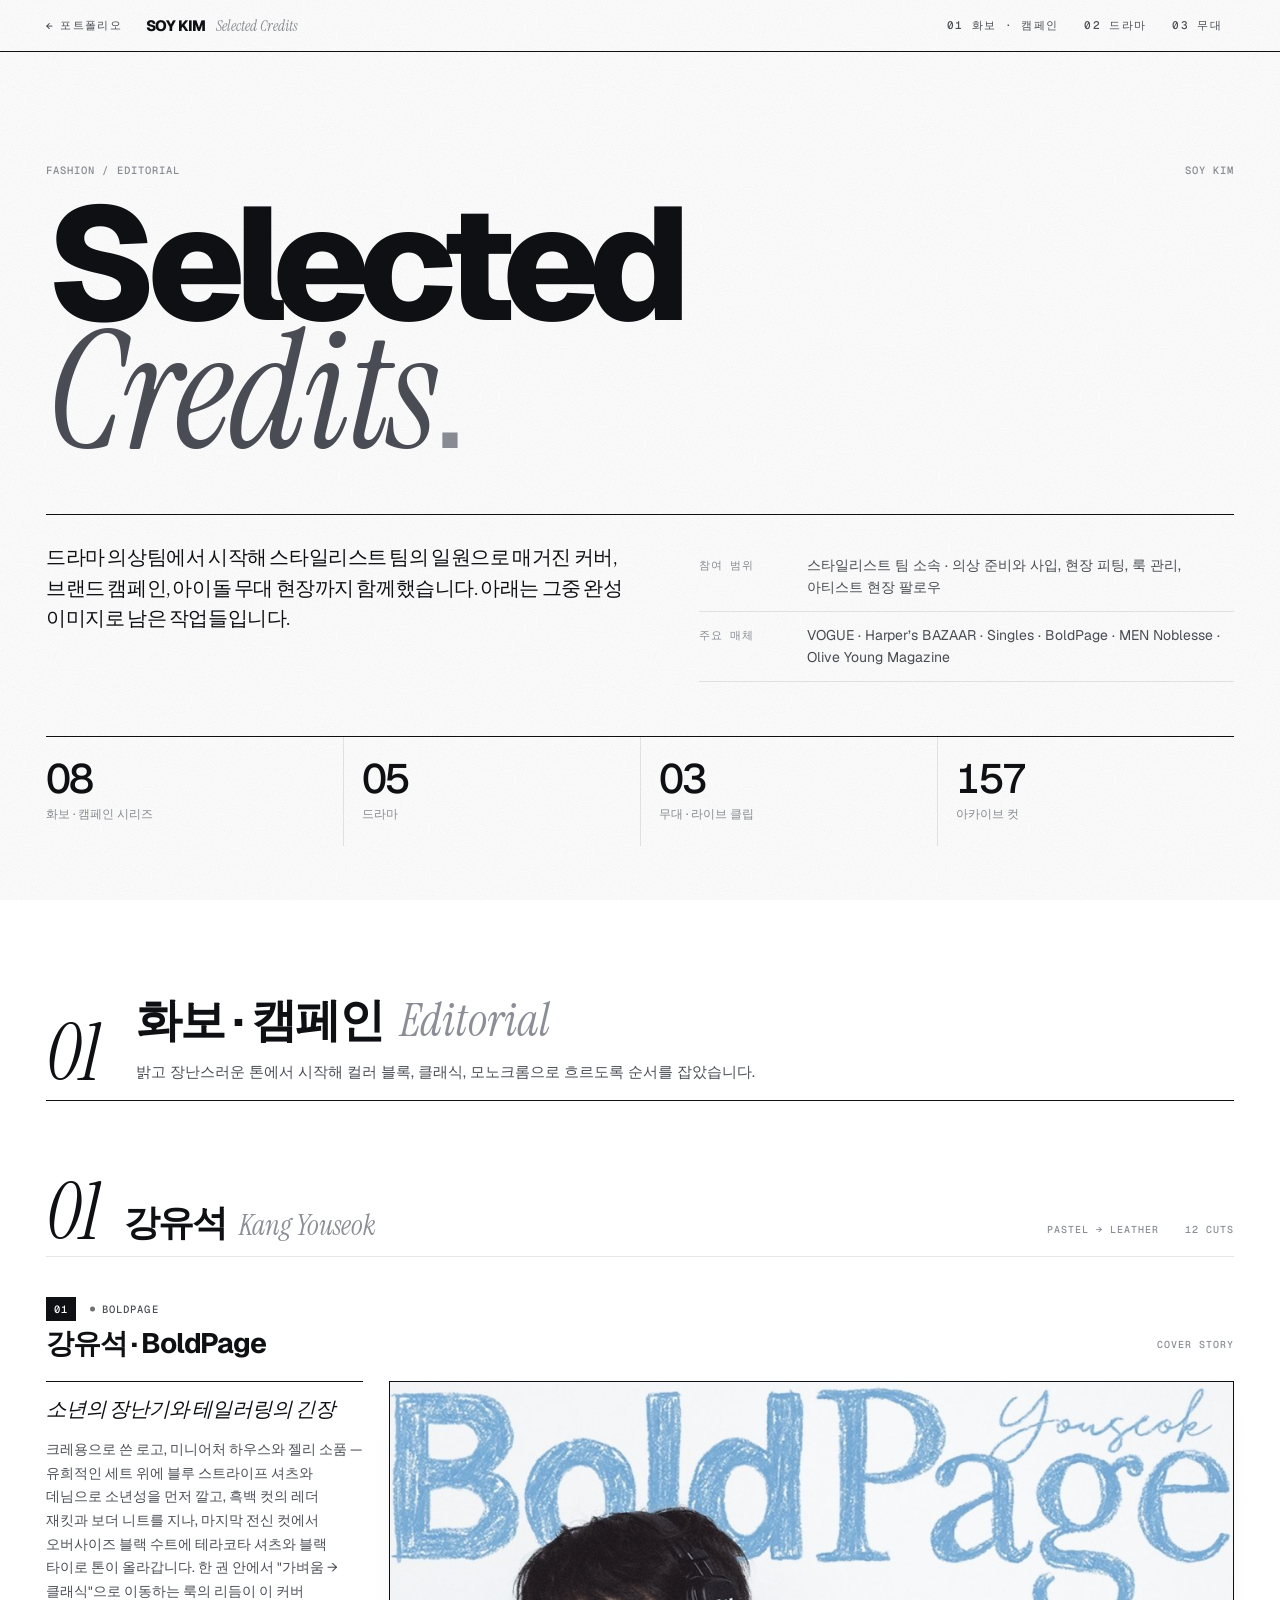
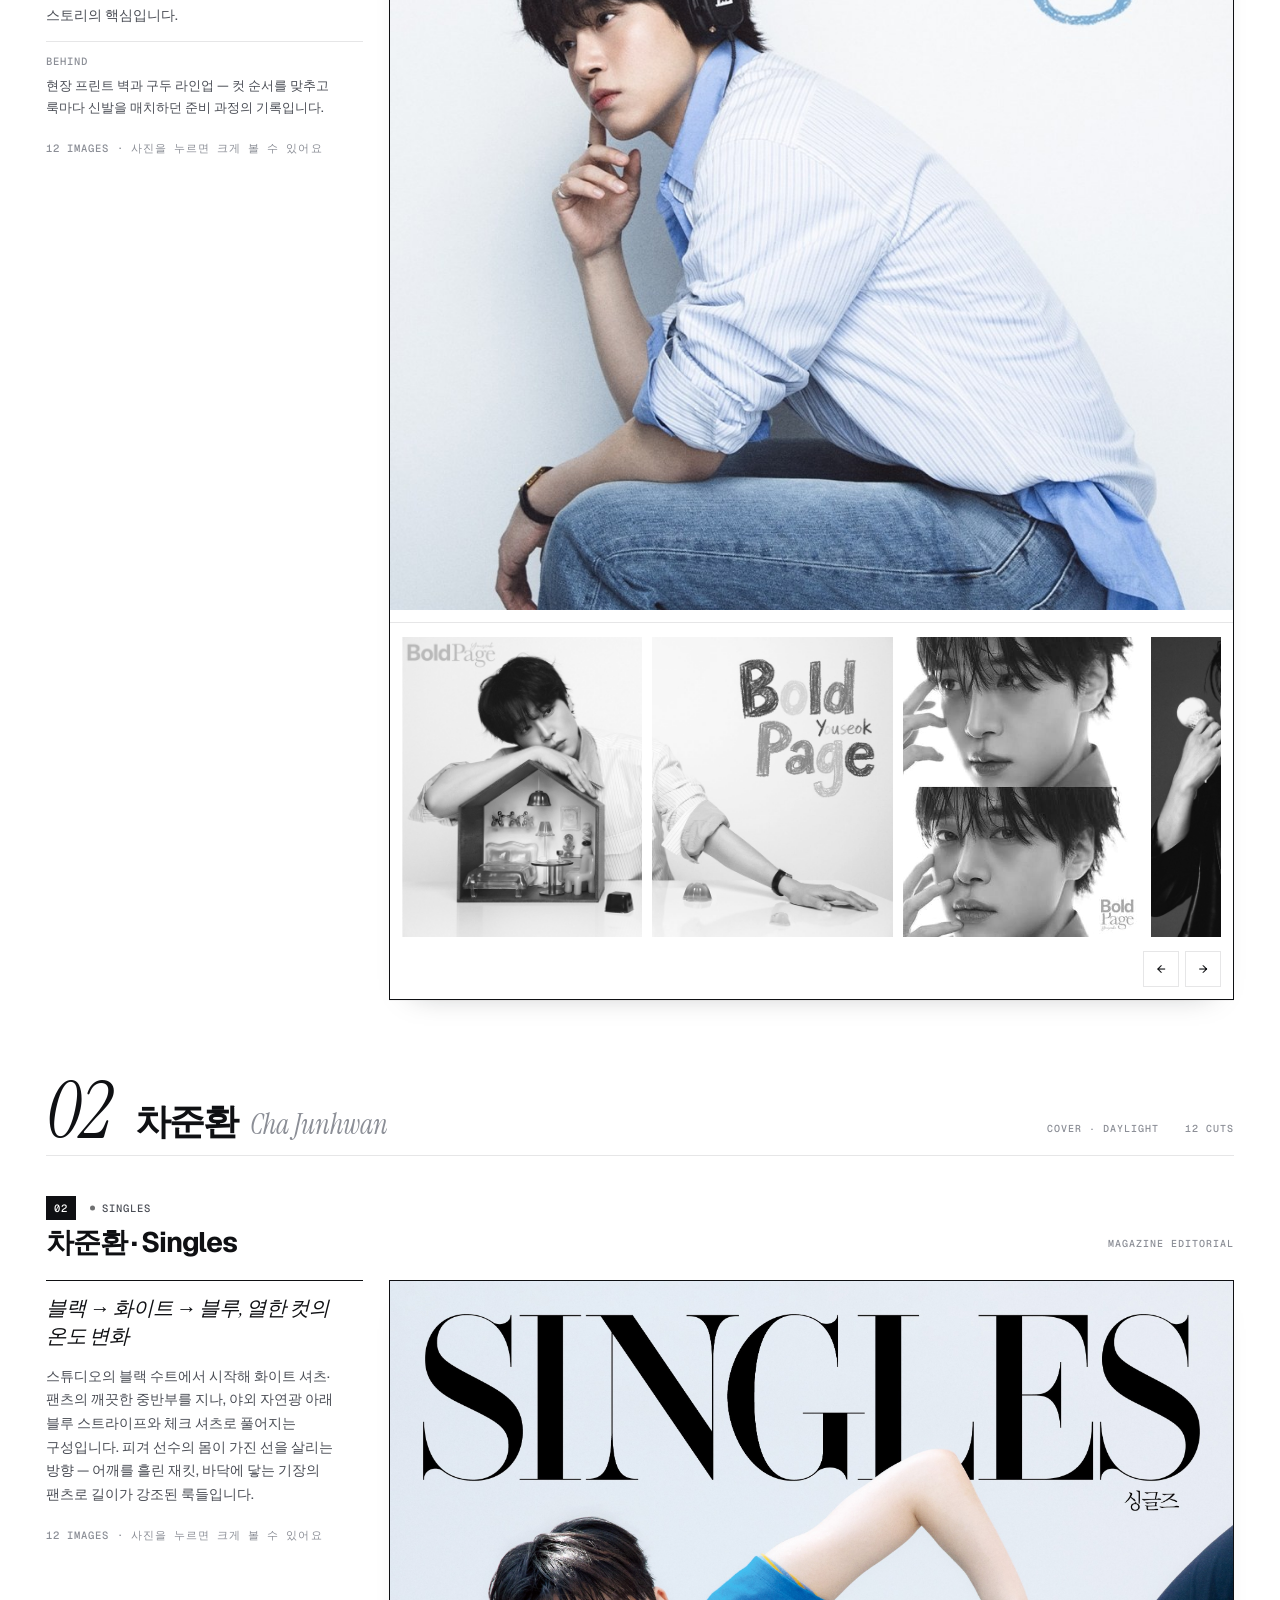
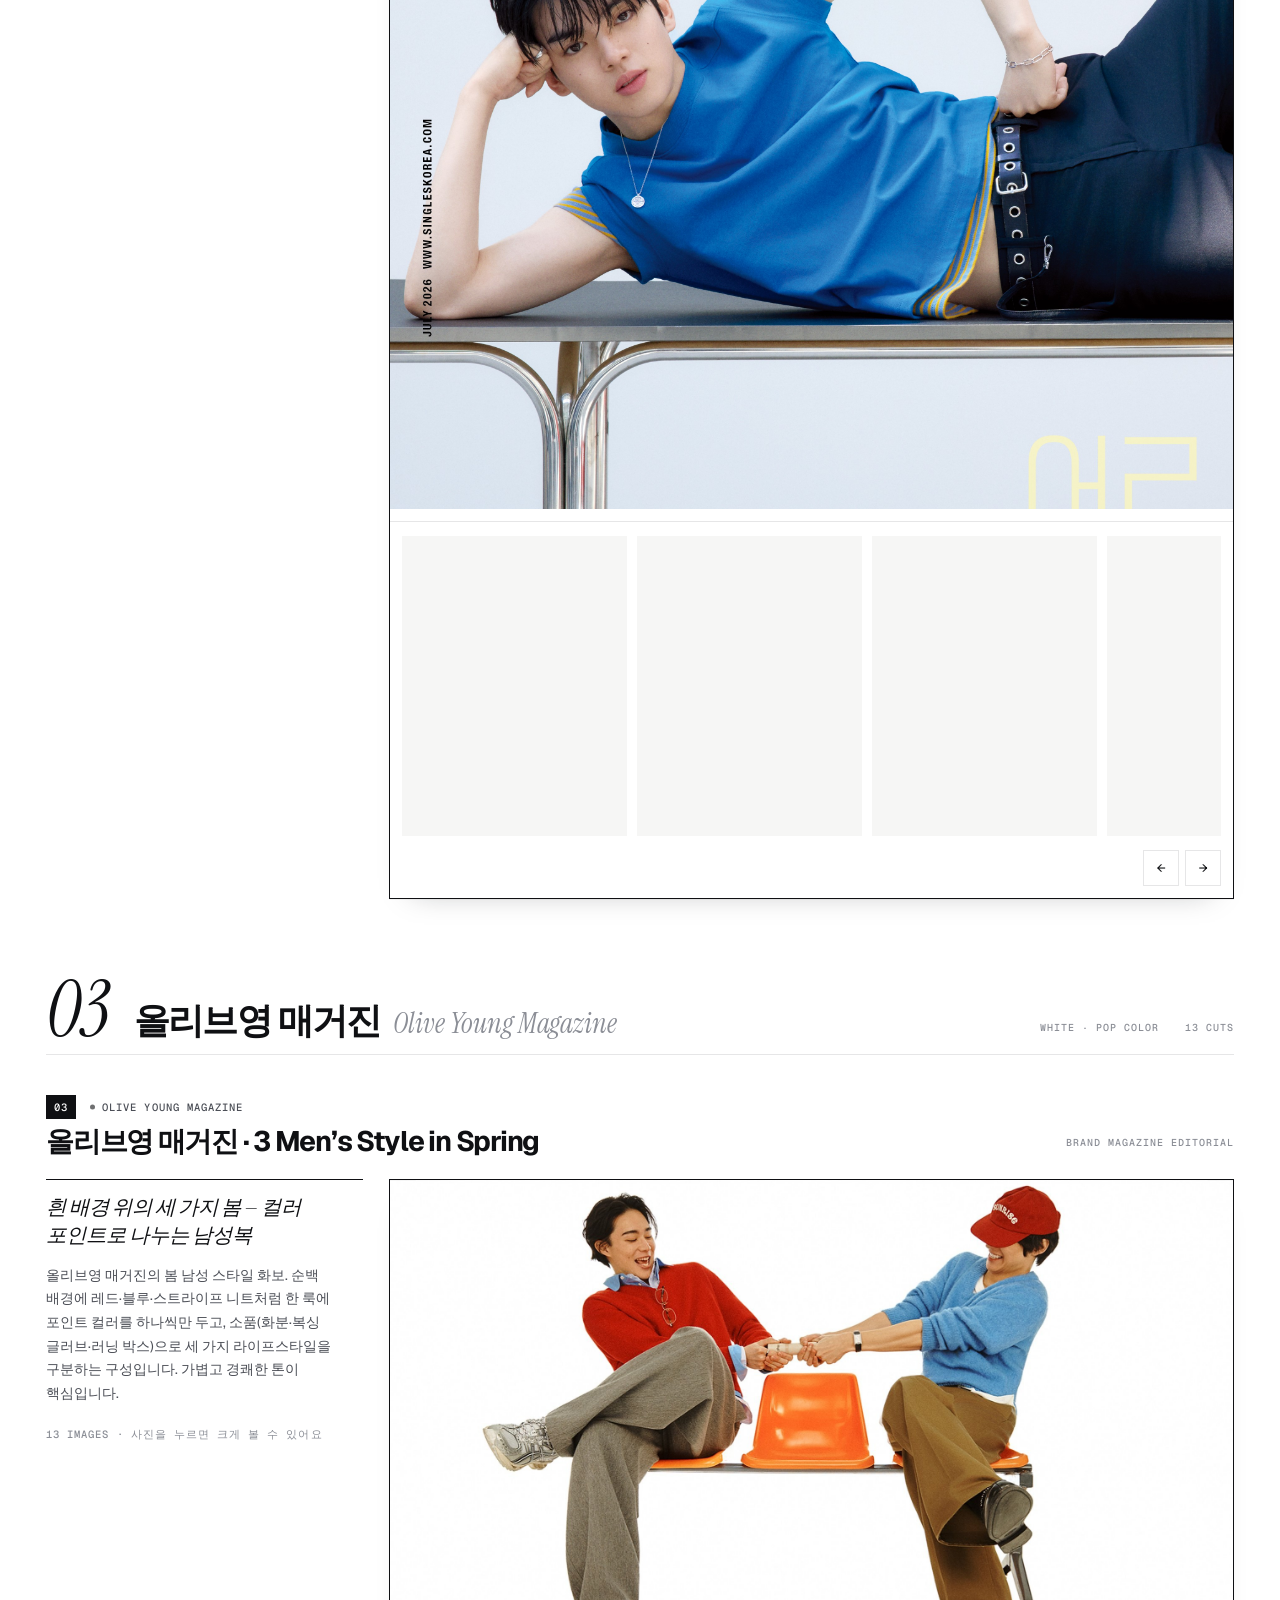
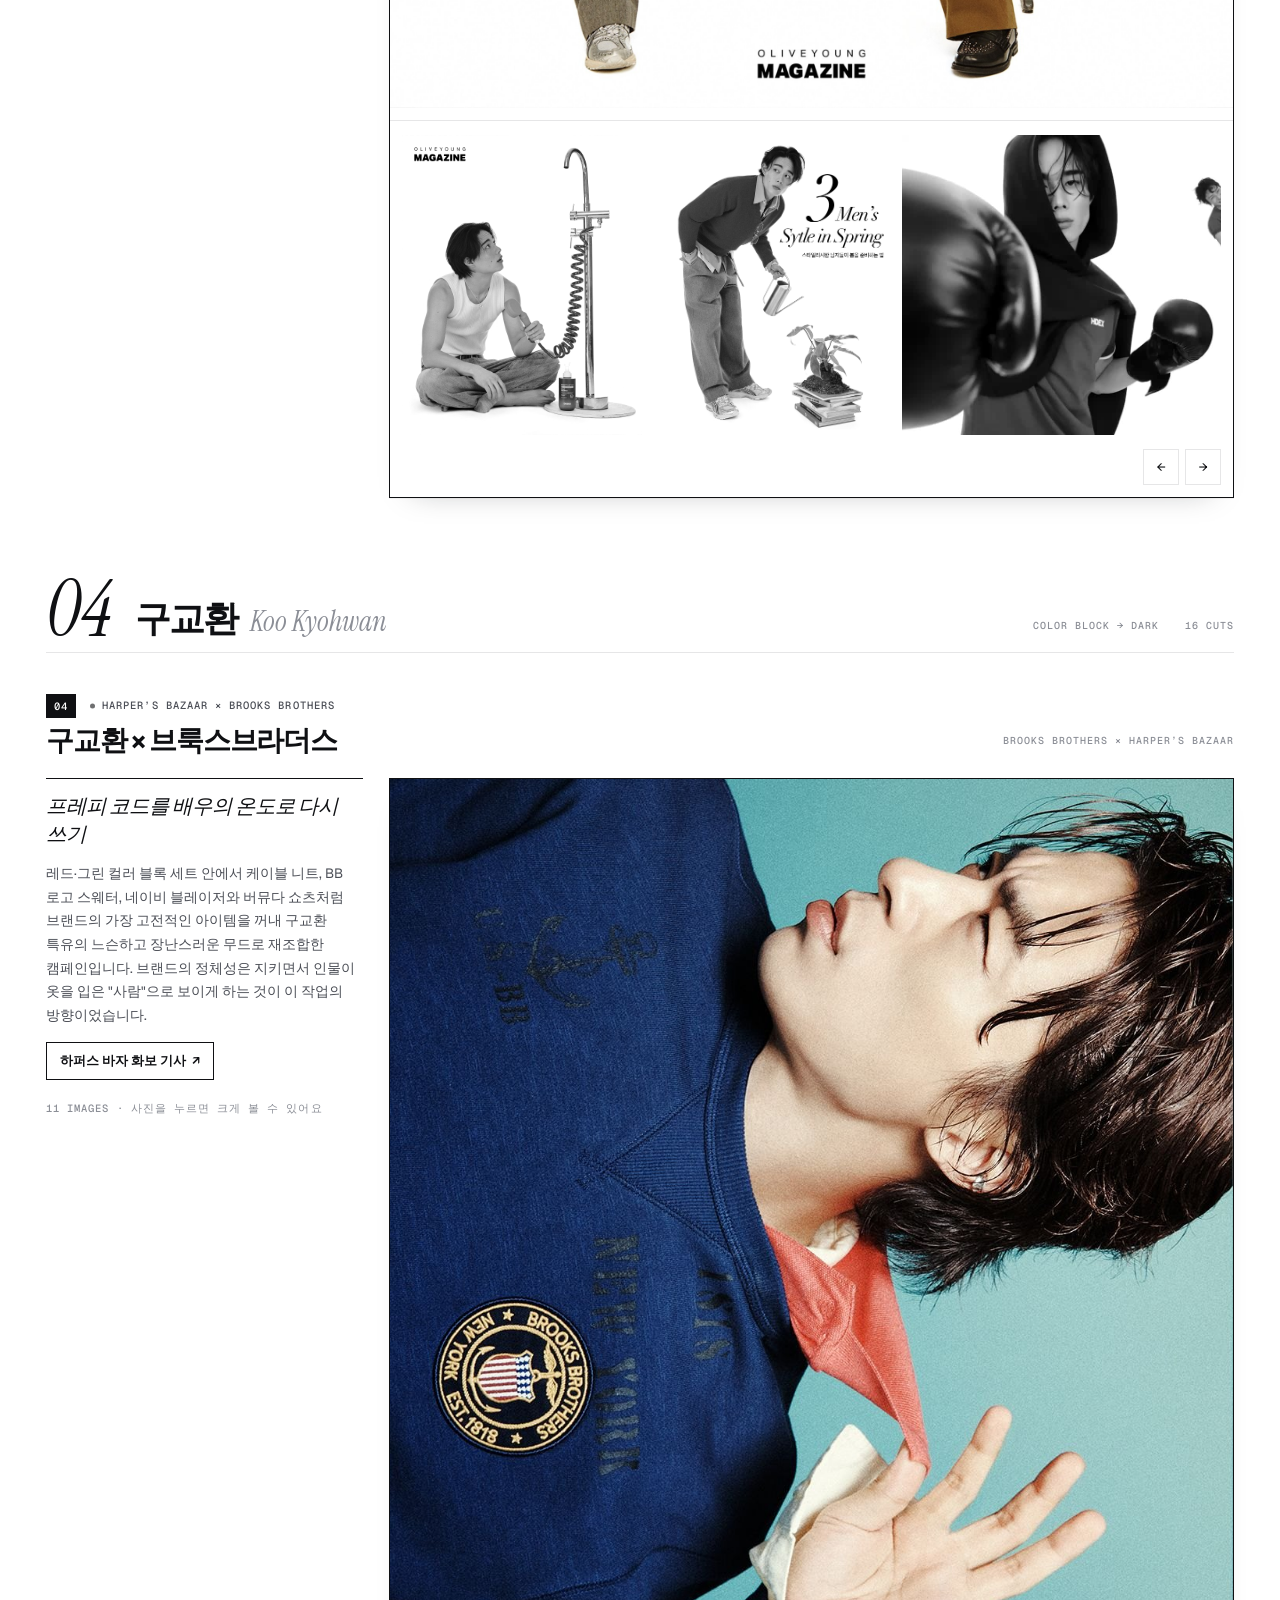
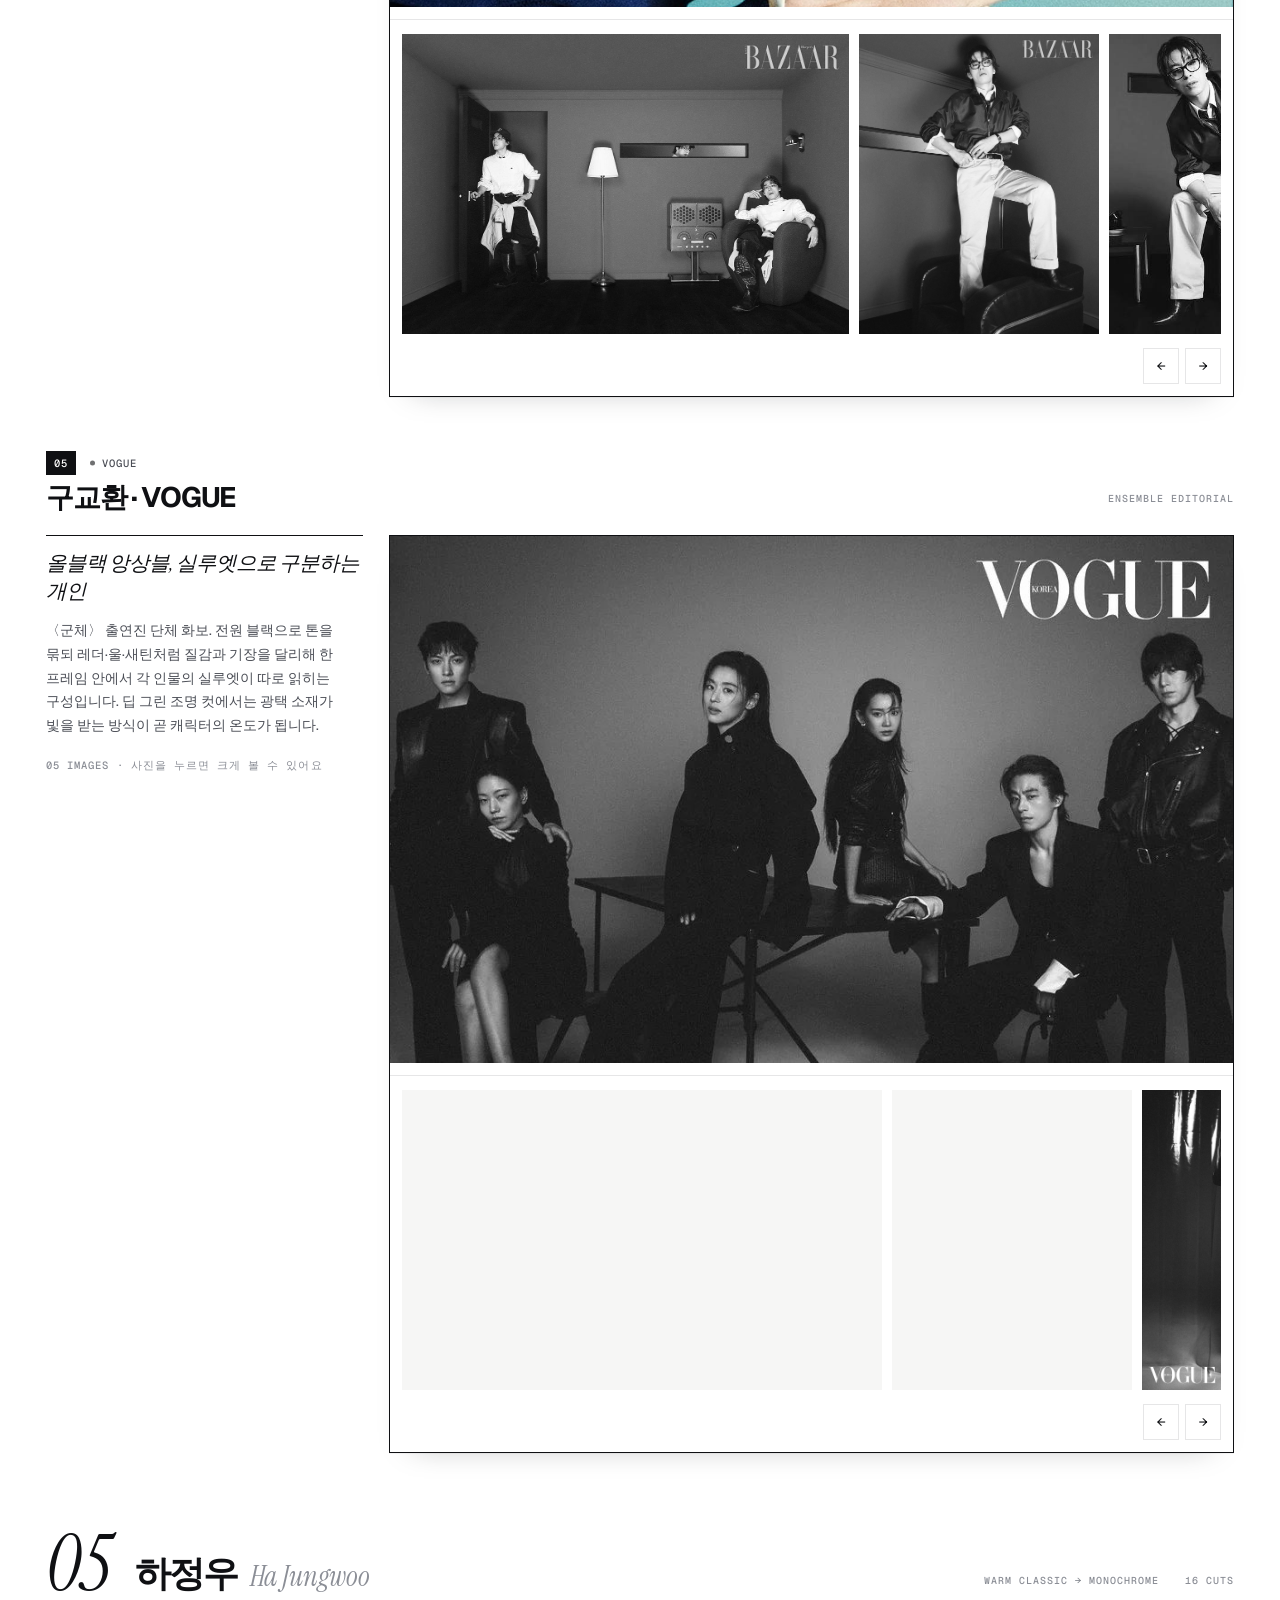
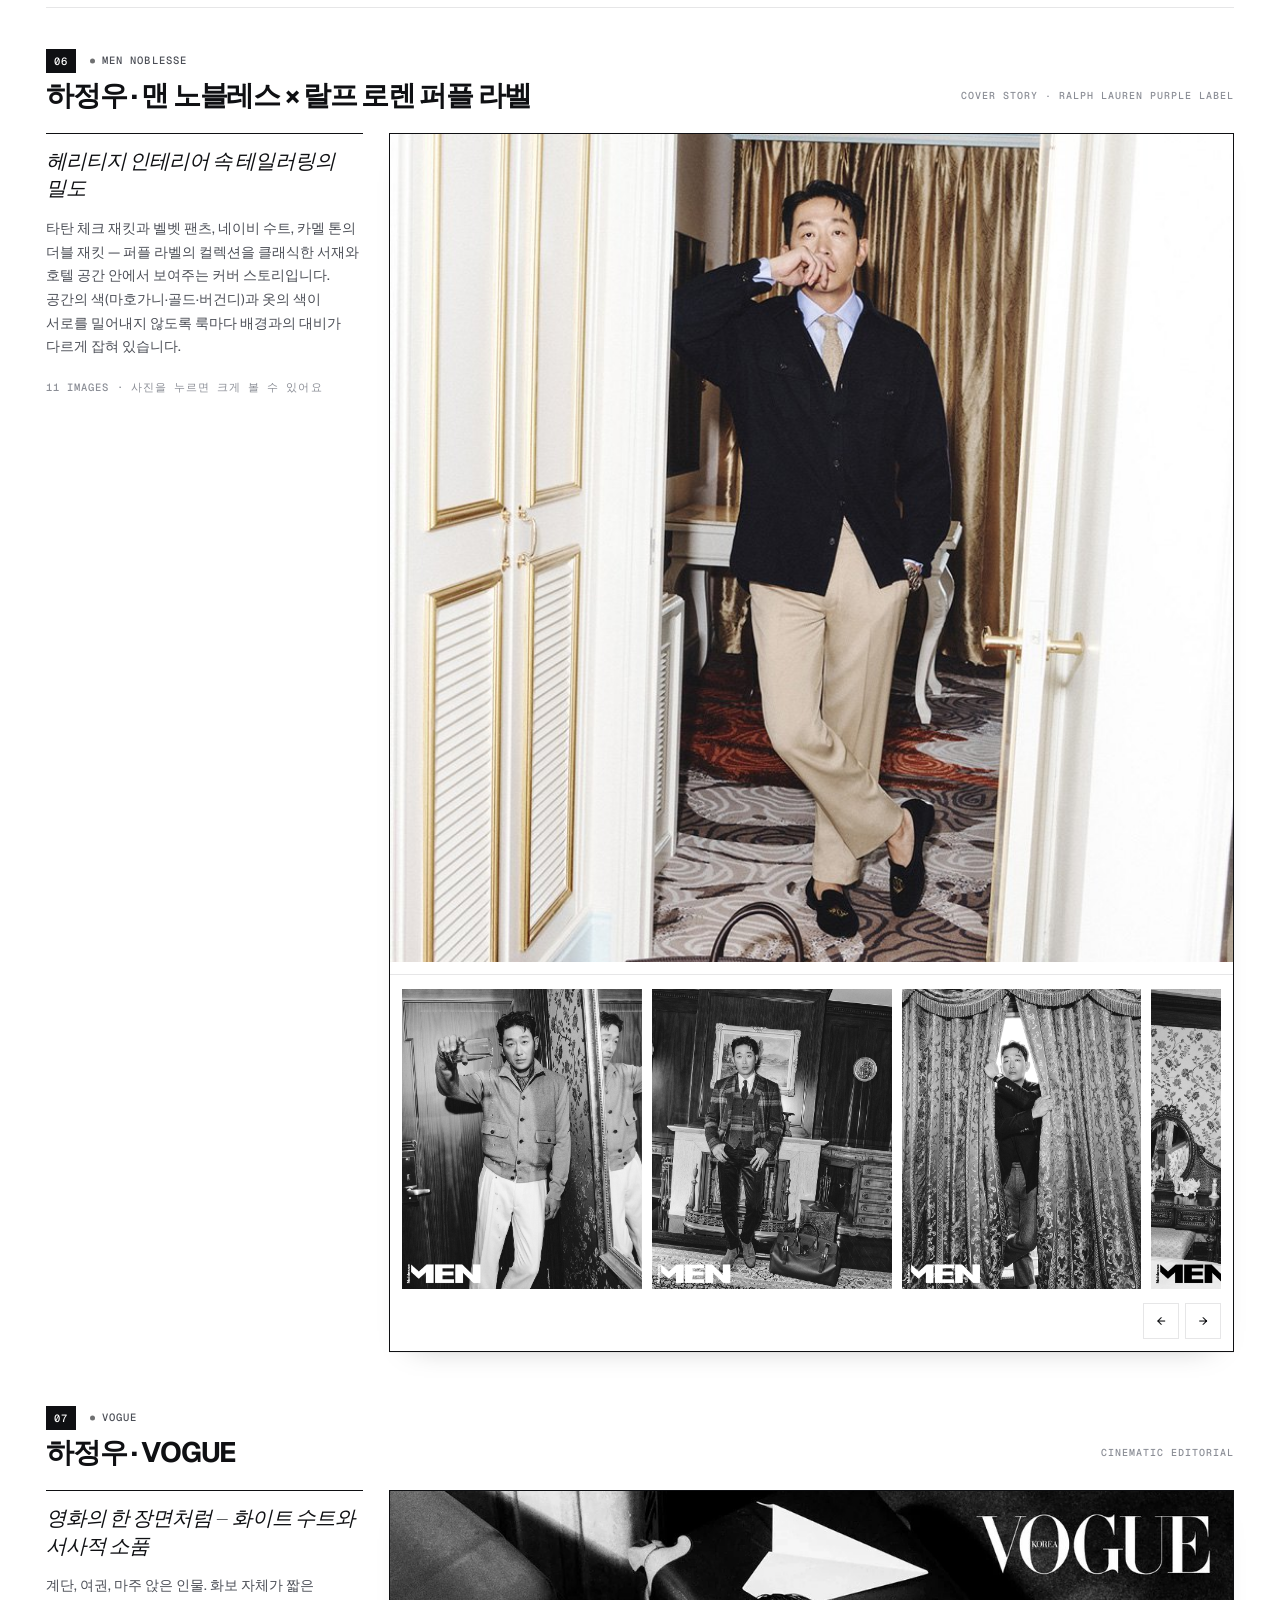
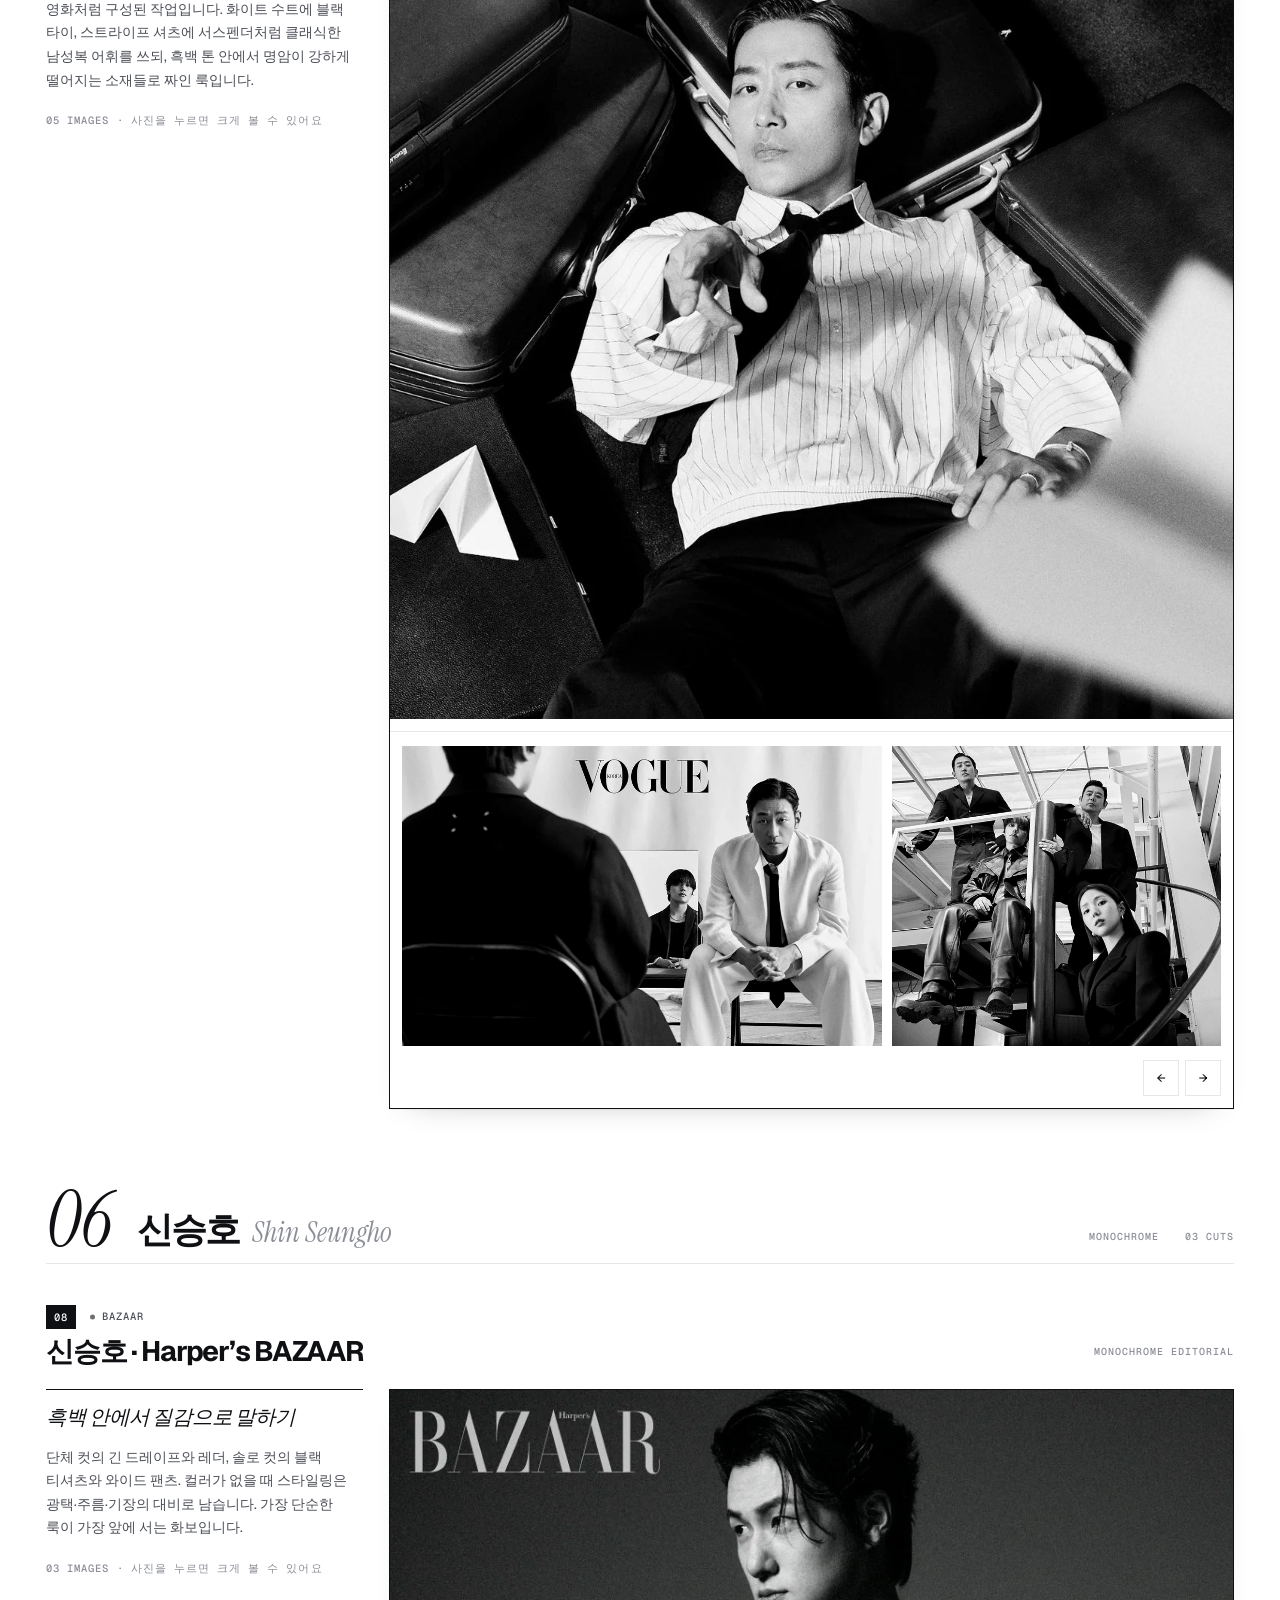
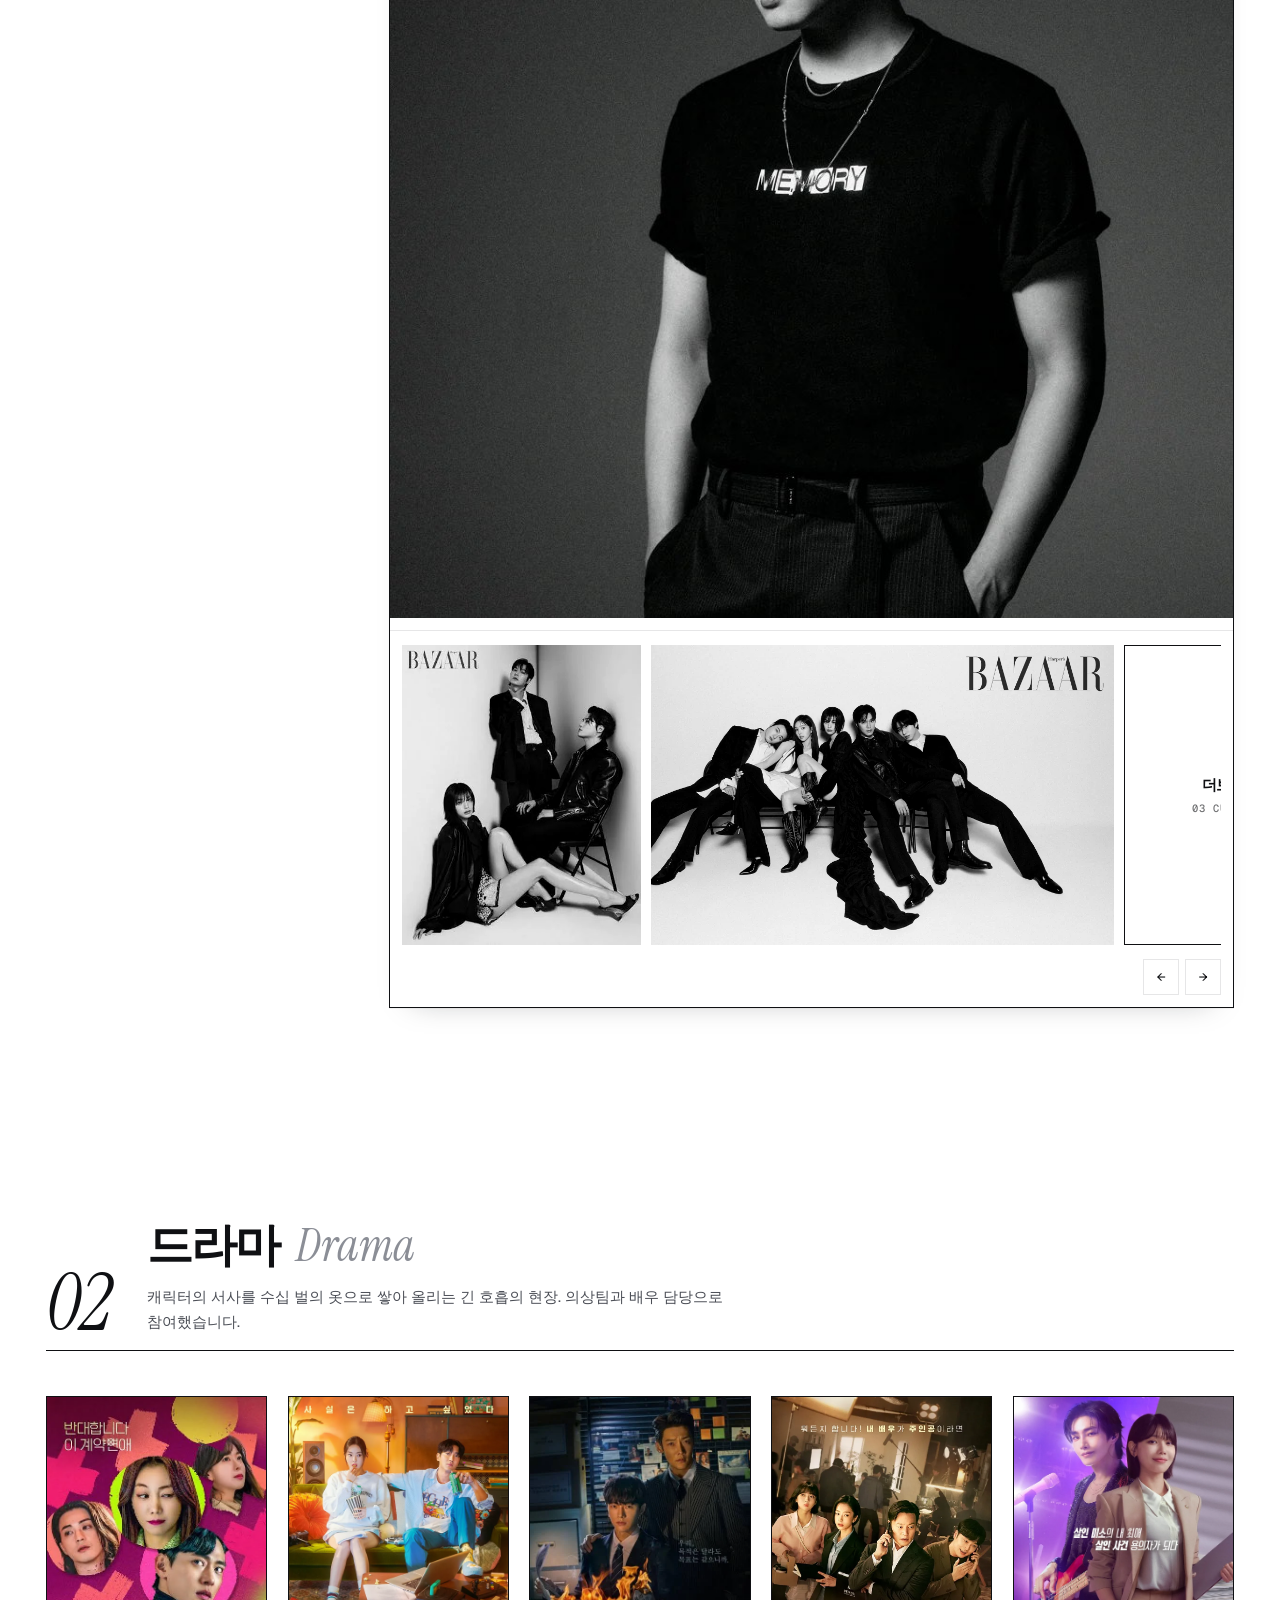
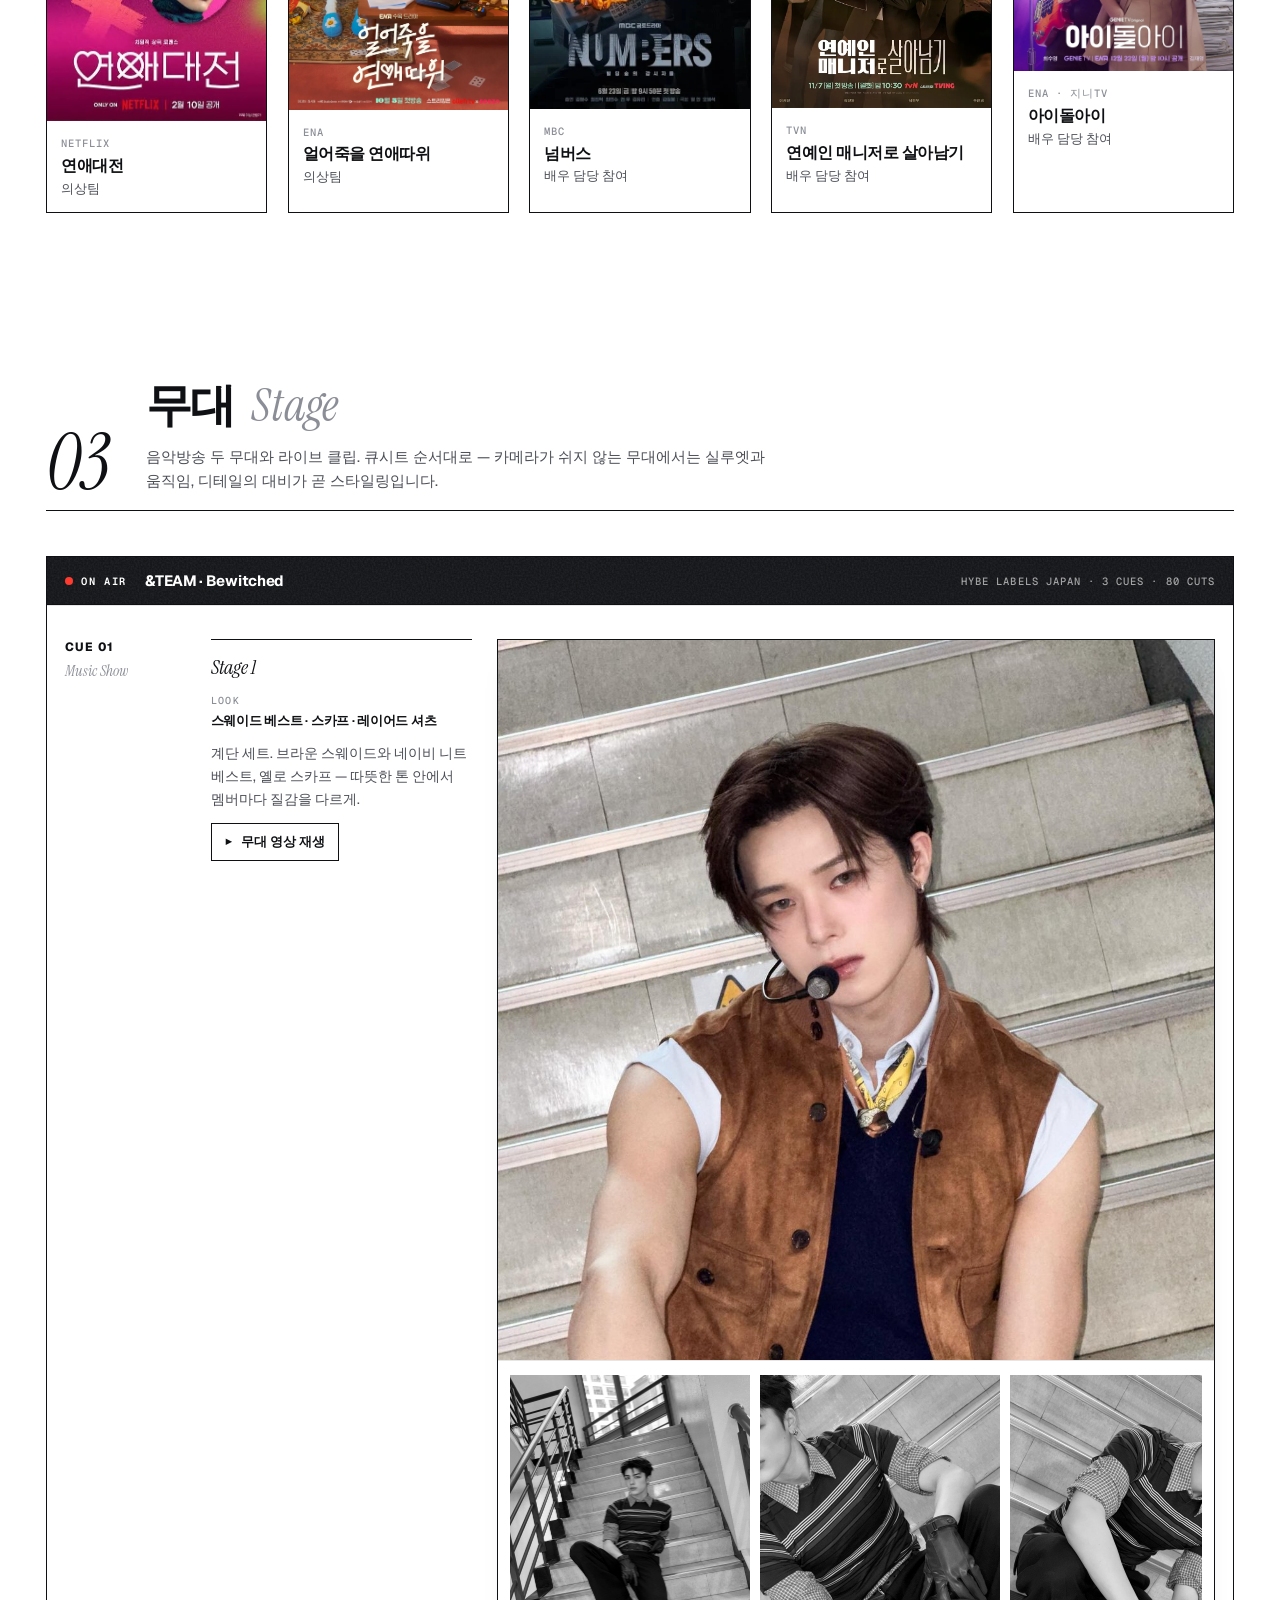
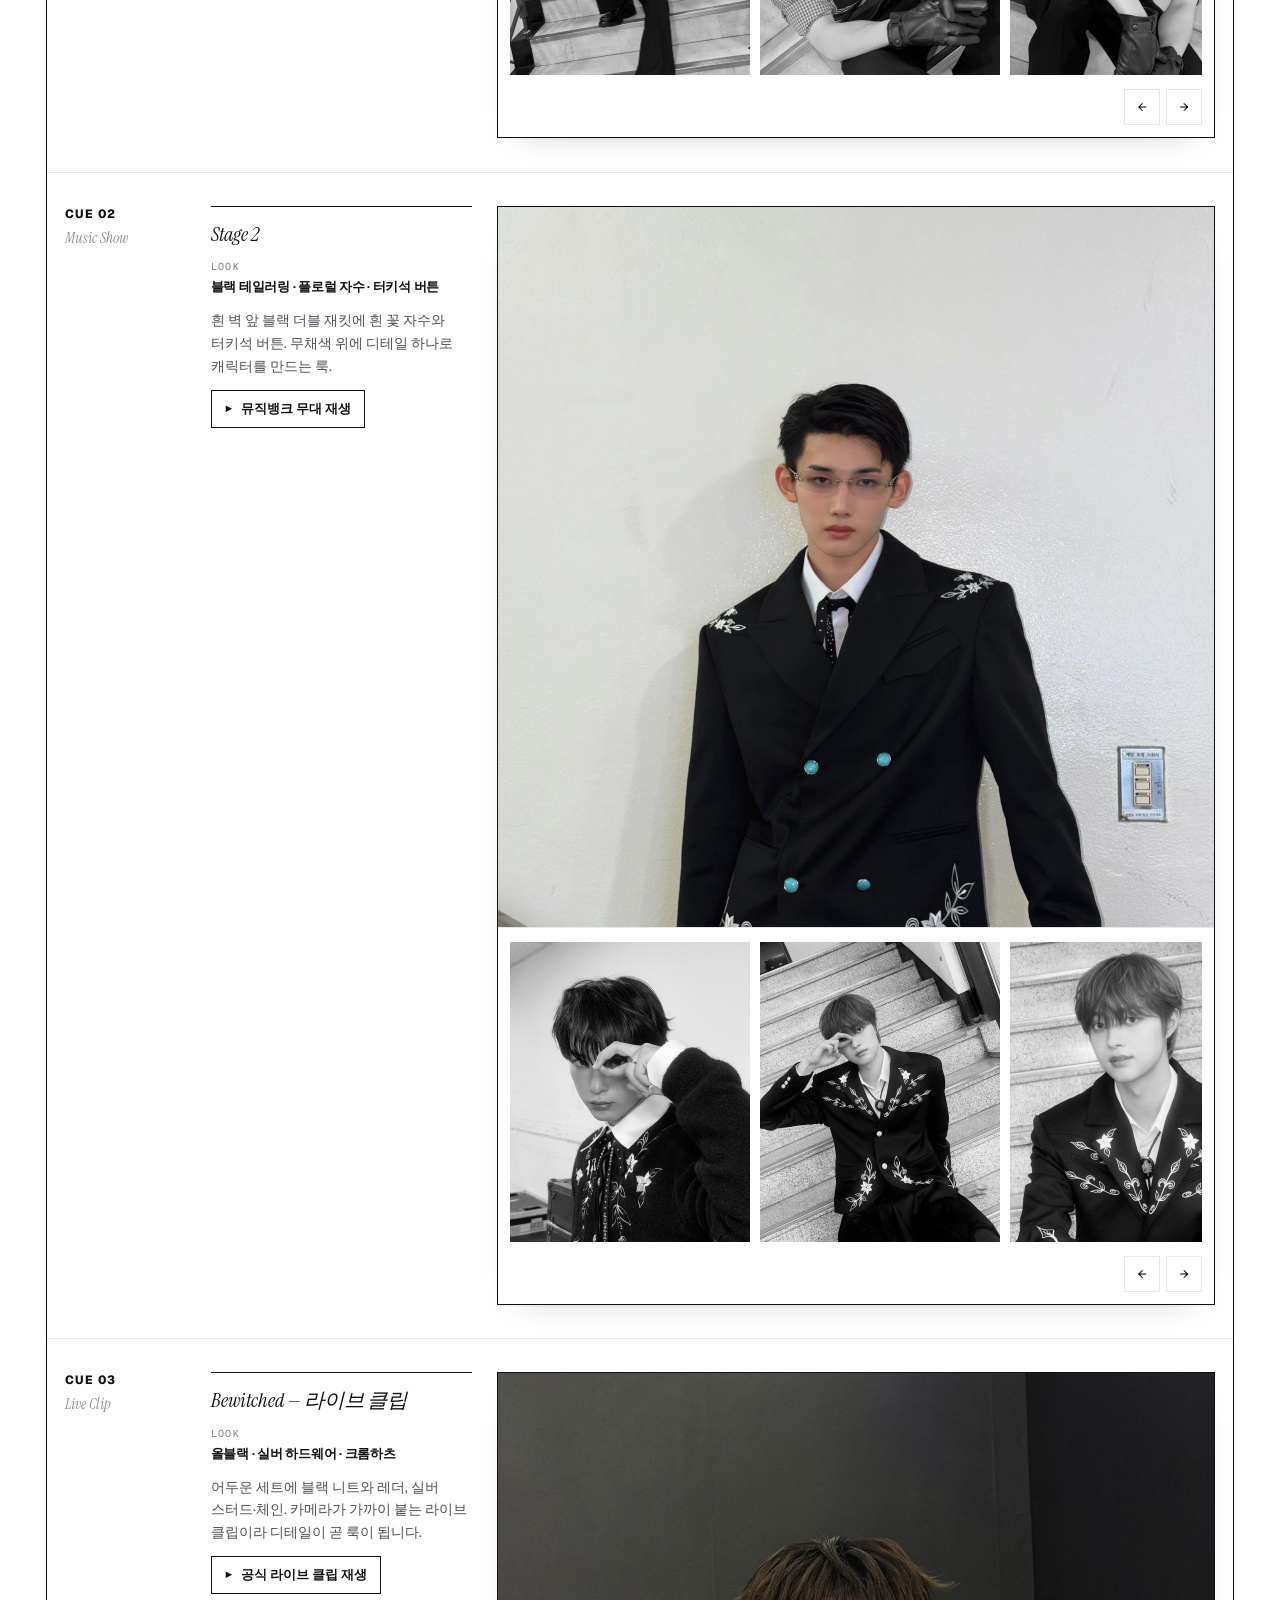
==== credits.html @ ede752b1 "Portfolio B/W magazine edition (v44) Co-Authored-By: Claude Fable 5.1 <noreply@anthropic.com> Claude" ====
<!doctype html>
<html lang="ko">
<head>
  <meta charset="UTF-8" />
  <meta name="viewport" content="width=device-width, initial-scale=1" />
  <meta name="theme-color" content="#f4f3ef" />
  <meta name="description" content="SOY KIM — Selected Credits. 드라마·무대·캠페인·매거진 현장에서 참여한 스타일링 작업 아카이브." />
  <title>SOY KIM — Selected Credits</title>
  <link rel="stylesheet" href="assets/fonts/fonts.css" />
  <link rel="stylesheet" href="credits.css" />
  <script src="projects.js" defer></script>
  <script src="credits.js" defer></script>
</head>
<body class="credits-body">
<div class="bg" aria-hidden="true"><i class="bg-blob bg-blob--1"></i><i class="bg-blob bg-blob--2"></i><i class="bg-blob bg-blob--3"></i><i class="bg-blob bg-blob--4"></i><i class="bg-ray"></i><i class="bg-ray2"></i></div>
<a href="#intro" class="skip-link">본문으로 이동</a>

<header class="cr-bar" id="crBar">
  <a class="cr-back" href="index.html#project-fashion"><span aria-hidden="true">←</span> 포트폴리오</a>
  <div class="cr-bar-title"><strong>SOY KIM</strong><span>Selected Credits</span></div>
  <nav class="cr-bar-nav" aria-label="섹션 이동">
    <a href="#editorial">01 화보 · 캠페인</a>
    <a href="#drama">02 드라마</a>
    <a href="#stage">03 무대</a>
  </nav>
  <span class="cr-bar-progress" id="crProgress" aria-hidden="true"></span>
</header>

<main class="cr-main">

  <!-- ───────── INTRO ───────── -->
  <section class="cr-intro" id="intro">
    <div class="cr-wrap">
      <p class="cr-eyebrow"><span>FASHION / EDITORIAL</span><span>SOY KIM</span></p>
      <h1 class="cr-title">Selected<br><em>Credits</em><i>.</i></h1>
      <div class="cr-intro-grid">
        <p class="cr-lede">드라마 의상팀에서 시작해 스타일리스트 팀의 일원으로 매거진 커버, 브랜드 캠페인, 아이돌 무대 현장까지 함께했습니다. 아래는 그중 완성 이미지로 남은 작업들입니다.</p>
        <dl class="cr-facts">
          <div><dt>참여 범위</dt><dd>스타일리스트 팀 소속 · 의상 준비와 사입, 현장 피팅, 룩 관리, 아티스트 현장 팔로우</dd></div>
          <div><dt>주요 매체</dt><dd>VOGUE · Harper’s BAZAAR · Singles · BoldPage · MEN Noblesse · Olive Young Magazine</dd></div>
        </dl>
      </div>
      <ul class="cr-stats" id="crStats" aria-label="크레딧 요약"></ul>
    </div>
  </section>

  <!-- ───────── 01 EDITORIAL ───────── -->
  <section class="cr-section" id="editorial">
    <div class="cr-wrap">
      <header class="cr-section-head">
        <span class="cr-index">01</span>
        <h2>화보 · 캠페인 <em>Editorial</em></h2>
        <p>밝고 장난스러운 톤에서 시작해 컬러 블록, 클래식, 모노크롬으로 흐르도록 순서를 잡았습니다.</p>
      </header>
      <div id="editorialSeries"></div>
    </div>
  </section>

  <!-- ───────── 02 CAMPAIGN ───────── -->
  <section class="cr-section cr-section--tint" id="campaign">
    <div class="cr-wrap">
      <header class="cr-section-head">
        <span class="cr-index">02</span>
        <h2>캠페인 <em>Campaign</em></h2>
        <p>브랜드의 코드를 인물에 맞게 다시 쓰는 일. 매거진 지면과 브랜드 광고가 만나는 지점의 작업입니다.</p>
      </header>
      <div id="campaignSeries"></div>
    </div>
  </section>

  <!-- ───────── 03 DRAMA ───────── -->
  <section class="cr-section" id="drama">
    <div class="cr-wrap">
      <header class="cr-section-head">
        <span class="cr-index">02</span>
        <h2>드라마 <em>Drama</em></h2>
        <p>캐릭터의 서사를 수십 벌의 옷으로 쌓아 올리는 긴 호흡의 현장. 의상팀과 배우 담당으로 참여했습니다.</p>
      </header>
      <div class="cr-drama-grid" id="dramaGrid"></div>
    </div>
  </section>

  <!-- ───────── 04 STAGE ───────── -->
  <section class="cr-section cr-section--tint" id="stage">
    <div class="cr-wrap">
      <header class="cr-section-head">
        <span class="cr-index">03</span>
        <h2>무대 <em>Stage</em></h2>
        <p>음악방송 두 무대와 라이브 클립. 큐시트 순서대로 — 카메라가 쉬지 않는 무대에서는 실루엣과 움직임, 디테일의 대비가 곧 스타일링입니다.</p>
      </header>
      <div id="stageBlock"></div>
    </div>
  </section>

  <footer class="cr-foot">
    <div class="cr-wrap">
      <p class="cr-foot-note">이 페이지는 팀 작업의 참여 아카이브입니다. 개별 역할과 참여 범위는 프로젝트마다 다르며, 모든 이미지·영상의 권리는 각 매체와 원권리자에게 있습니다.</p>
      <div class="cr-foot-row">
        <a href="index.html#project-fashion" class="cr-foot-link"><span aria-hidden="true">←</span> 포트폴리오로 돌아가기</a>
        <span>SOY KIM © 2026</span>
        <a href="#intro" class="cr-foot-link">맨 위로 <span aria-hidden="true">↑</span></a>
      </div>
    </div>
  </footer>
</main>

<div id="crLightbox" class="cr-lightbox" hidden>
  <div class="cr-lightbox-dialog" role="dialog" aria-modal="true" aria-labelledby="crLightboxCaption" tabindex="-1">
    <button type="button" class="cr-lightbox-close" id="crLightboxClose" aria-label="이미지 닫기">닫기 <span>×</span></button>
    <button type="button" class="cr-lightbox-nav prev" id="crLightboxPrev" aria-label="이전 이미지">‹</button>
    <figure class="cr-lightbox-figure">
      <img id="crLightboxImage" src="" alt="" />
      <figcaption id="crLightboxCaption"></figcaption>
    </figure>
    <button type="button" class="cr-lightbox-nav next" id="crLightboxNext" aria-label="다음 이미지">›</button>
  </div>
</div>
</body>
</html>
---- assets/fonts/fonts.css ----
/* 셀프 호스팅 서체 — Geist(제목·UI), Geist Mono(라벨·숫자). 한글은 Pretendard(동적 서브셋) */
@font-face{font-family:'Geist';src:url('Geist-Variable.woff2') format('woff2');font-weight:100 900;font-style:normal;font-display:swap}
@font-face{font-family:'Geist Mono';src:url('GeistMono-Variable.woff2') format('woff2');font-weight:100 900;font-style:normal;font-display:swap}
@import url('pretendard/pretendardvariable-dynamic-subset.css');
@font-face{font-family:'Instrument Serif';src:url('instrument-serif-latin-400-normal.woff2') format('woff2');font-weight:400;font-style:normal;font-display:swap}
@font-face{font-family:'Instrument Serif';src:url('instrument-serif-latin-400-italic.woff2') format('woff2');font-weight:400;font-style:italic;font-display:swap}
---- credits.css ----
/* SOY KIM — Selected Credits (credits.html) · v39 INDEX 시스템 */
:root{
 --ink:#0f1013;--ink2:#4b4e56;--muted:#8b8e96;--hair:rgba(15,16,19,.1);--hair2:rgba(15,16,19,.06);--paper:#fff;--wash:#f6f6f5;
 --sans:'Geist','Pretendard Variable','Helvetica Neue',Arial,sans-serif;
 --mono:'Geist Mono','SFMono-Regular',Menlo,monospace;
 --kr:'Pretendard Variable','Geist','Apple SD Gothic Neo',sans-serif;
 --serif:'Instrument Serif','Times New Roman',serif;
 --gutter:clamp(20px,4vw,88px);--max:1680px;--ease:cubic-bezier(.22,1,.36,1);
}
*{box-sizing:border-box}
html{scroll-behavior:smooth;scroll-padding-top:80px}
body.credits-body{margin:0;min-width:320px;background:var(--paper);color:var(--ink);font-family:var(--kr);line-height:1.6;-webkit-font-smoothing:antialiased;font-feature-settings:'ss01','cv11','tnum'}
body.is-dialog-open{overflow:hidden}
a{color:inherit;text-decoration:none}
button{font:inherit;cursor:pointer}
a:focus-visible,button:focus-visible{outline:2px solid var(--ink);outline-offset:4px}
[hidden]{display:none!important}
img{display:block;max-width:100%}
::selection{background:var(--ink);color:#fff}
.skip-link{position:fixed;z-index:99;left:24px;top:-70px;padding:10px 16px;background:var(--ink);color:#fff}.skip-link:focus{top:16px}
.cr-wrap{width:min(100%,var(--max));margin:0 auto;padding:0 var(--gutter)}
.bg{display:none}
.cr-eyebrow,.cr-series-meta,.cr-series-kind,.cr-series-count,.cr-facts dt,.cr-stats span,.cr-drama-ch,.cr-foot-row,.cr-series-behind span,.cr-person-tone,.cr-person-count{font-family:var(--mono);font-weight:500;font-size:10.5px;letter-spacing:.1em;text-transform:uppercase;color:var(--muted)}
.cr-stats span{font-family:var(--kr);text-transform:none;letter-spacing:0;font-size:11.5px}

/* 바 */
.cr-bar{position:fixed;z-index:50;inset:0 0 auto 0;height:60px;display:flex;align-items:center;gap:24px;padding:0 var(--gutter);background:rgba(255,255,255,.88);backdrop-filter:blur(12px);-webkit-backdrop-filter:blur(12px);border-bottom:1px solid transparent;transition:border-color .3s}
.cr-bar.is-scrolled{border-bottom-color:var(--hair)}
.cr-back{font:500 12.5px var(--kr);color:var(--ink2);display:inline-flex;align-items:center;gap:6px;padding:7px 10px 7px 8px;border:1px solid var(--hair);transition:background .2s,color .2s}
.cr-back:hover{background:var(--ink);color:#fff;border-color:var(--ink)}
.cr-bar-title{display:flex;align-items:baseline;gap:10px;white-space:nowrap}
.cr-bar-title strong{font:700 16px var(--sans);letter-spacing:-.06em}
.cr-bar-title span{font:italic 15px var(--serif);color:var(--muted)}
.cr-bar-nav{margin-left:auto;display:flex;gap:2px}
.cr-bar-nav a{position:relative;font:500 12.5px var(--kr);color:var(--ink2);padding:8px 12px}
.cr-bar-nav a::after{content:'';position:absolute;left:12px;right:12px;bottom:4px;height:1px;background:var(--ink);transform:scaleX(0);transform-origin:left;transition:transform .35s var(--ease)}
.cr-bar-nav a:hover::after,.cr-bar-nav a.is-current::after{transform:scaleX(1)}
.cr-bar-nav a.is-current{color:var(--ink)}
.cr-bar-progress{position:absolute;left:0;bottom:-1px;height:1px;width:100%;background:var(--ink);transform-origin:left;transform:scaleX(0)}

/* 인트로 */
.cr-intro{padding:clamp(120px,18vh,200px) 0 clamp(50px,7vh,90px)}
.cr-eyebrow{display:flex;justify-content:space-between;margin:0 0 22px}
.cr-title{margin:0;font:700 clamp(64px,12.5vw,190px)/.82 var(--sans);letter-spacing:-.06em}
.cr-title em{font:italic clamp(66px,12.8vw,196px)/.82 var(--serif);letter-spacing:-.02em;color:var(--ink2)}
.cr-title i{font-style:normal;font-weight:300;color:var(--muted)}
.cr-intro-grid{display:grid;grid-template-columns:minmax(0,1.1fr) minmax(0,1fr);gap:clamp(28px,5vw,90px);margin-top:clamp(36px,6vh,64px);padding-top:clamp(20px,3vh,32px);border-top:1px solid var(--ink);align-items:start}
.cr-lede{margin:0;font:400 clamp(17px,1.5vw,22px)/1.62 var(--kr);letter-spacing:-.02em;word-break:keep-all;max-width:34em}
.cr-facts{margin:0}
.cr-facts div{display:grid;grid-template-columns:92px 1fr;gap:16px;padding:12px 0;border-bottom:1px solid var(--hair)}
.cr-facts dt{padding-top:3px}
.cr-facts dd{margin:0;font:400 14px/1.6 var(--kr);color:var(--ink2);word-break:keep-all}
.cr-stats{list-style:none;margin:clamp(36px,6vh,64px) 0 0;padding:0;display:grid;grid-template-columns:repeat(4,minmax(0,1fr));border-top:1px solid var(--ink)}
.cr-stats li{padding:22px 18px 22px 0;display:flex;flex-direction:column;gap:6px}
.cr-stats li+li{padding-left:18px;border-left:1px solid var(--hair)}
.cr-stats strong{font:500 clamp(30px,3.2vw,50px)/1 var(--sans);letter-spacing:-.05em;font-variant-numeric:tabular-nums}

/* 섹션 */
.cr-section{padding:clamp(56px,9vh,120px) 0}
.cr-section-head{display:grid;grid-template-columns:auto 1fr;column-gap:clamp(18px,3vw,40px);row-gap:10px;align-items:end;margin-bottom:clamp(32px,5vh,64px);padding-bottom:16px;border-bottom:1px solid var(--ink)}
.cr-index{grid-row:1/3;font:200 clamp(56px,7vw,110px)/.8 var(--sans);letter-spacing:-.06em}
.cr-section-head h2{margin:0;font:700 clamp(28px,3.6vw,48px)/1 var(--kr);letter-spacing:-.045em}
.cr-section-head h2 em{font:italic 1em var(--serif);letter-spacing:0;color:var(--muted);margin-left:8px}
.cr-section-head p{margin:0;max-width:44em;font:400 14.5px/1.7 var(--kr);color:var(--ink2);word-break:keep-all}

/* 배우 묶음 */
.cr-person{padding:clamp(26px,4vh,48px) 0 clamp(10px,2vh,20px)}
.cr-person-head{display:grid;grid-template-columns:auto 1fr auto auto;gap:clamp(14px,2vw,30px);align-items:end;padding-bottom:12px;border-bottom:1px solid var(--hair);margin-bottom:clamp(8px,1.5vh,14px)}
.cr-person-no{font:200 clamp(40px,5vw,76px)/.8 var(--sans);letter-spacing:-.06em}
.cr-person-head h3{margin:0;font:700 clamp(24px,2.8vw,40px)/1.05 var(--kr);letter-spacing:-.045em}
.cr-person-head h3 em{font:italic .78em var(--serif);color:var(--muted);letter-spacing:0;margin-left:6px}
.cr-person-tone,.cr-person-count{padding-bottom:6px}

/* 시리즈 */
.cr-series{padding:clamp(18px,3vh,32px) 0}
.cr-series-head{display:grid;grid-template-columns:1fr auto;gap:8px 24px;align-items:end;margin-bottom:clamp(16px,2.5vh,24px)}
.cr-series-meta{grid-column:1/-1;display:flex;gap:14px;align-items:center}
.cr-series-no{font:500 10.5px var(--mono);letter-spacing:.1em;color:#fff;background:var(--ink);padding:5px 8px}
.cr-series-pub{position:relative;padding-left:12px;color:var(--ink2)}
.cr-series-pub::before{content:'';position:absolute;left:0;top:50%;width:5px;height:5px;border-radius:50%;background:var(--ink);transform:translateY(-50%);opacity:.6}
.cr-series-year{margin-left:auto}
.cr-series-title{margin:0;font:700 clamp(20px,2.2vw,30px)/1.05 var(--kr);letter-spacing:-.045em;word-break:keep-all}
.cr-series-kind{margin:0;padding-bottom:6px;white-space:nowrap}
.cr-series-body{display:grid;grid-template-columns:minmax(260px,.9fr) minmax(0,2.4fr);gap:clamp(16px,2vw,32px);align-items:start}
.cr-series-text{position:sticky;top:84px;display:flex;flex-direction:column;gap:14px;padding:clamp(18px,2vw,26px);border:1px solid var(--hair)}
.cr-series-text h4{margin:0;font:700 clamp(17px,1.4vw,21px)/1.4 var(--kr);letter-spacing:-.035em;word-break:keep-all}
.cr-series-text p{margin:0;font:400 14px/1.75 var(--kr);color:var(--ink2);word-break:keep-all}
.cr-series-behind{padding:12px 14px;border:1px solid var(--hair);background:var(--wash);font-size:13px!important}
.cr-series-behind span{display:block;margin-bottom:4px}
.cr-series-count{margin-top:6px}
.cr-links{display:flex;flex-wrap:wrap;gap:6px}
.cr-links a{display:inline-flex;align-items:center;gap:6px;padding:9px 13px;border:1px solid var(--ink);background:#fff;font:600 12.5px var(--kr);color:var(--ink);transition:background .2s,color .2s}
.cr-links a:hover{background:var(--ink);color:#fff}
.cr-series-media{min-width:0;display:flex;flex-direction:column;gap:12px;border:1px solid var(--hair);padding:0}
.cr-thumb{appearance:none;border:0;padding:0;margin:0;background:var(--wash);overflow:hidden;cursor:zoom-in;display:block;position:relative}
.cr-thumb img{width:100%;height:100%;object-fit:cover;transition:transform 1s var(--ease)}
.cr-thumb:hover img{transform:scale(1.015)}
.cr-lead .cr-thumb{width:100%;height:auto;max-height:min(92vh,1100px)}
.cr-lead .cr-thumb img{width:100%;height:auto;max-height:min(92vh,1100px);object-fit:cover;object-position:center top}
.cr-slider{position:relative;padding:12px;border-top:1px solid var(--hair)}
.cr-slider-track{display:flex;gap:10px;overflow-x:auto;overflow-y:hidden;scroll-snap-type:x proximity;padding:2px 2px 10px;scrollbar-width:thin;scrollbar-color:rgba(15,16,19,.3) transparent;-webkit-overflow-scrolling:touch}
.cr-slider-track>.cr-thumb{flex:0 0 auto;height:clamp(200px,24vw,300px);width:auto;scroll-snap-align:start}
.cr-slider-track>.cr-thumb img{height:100%;width:auto}
.cr-more{flex:0 0 auto;scroll-snap-align:start;width:clamp(150px,16vw,200px);height:clamp(200px,24vw,300px);border:1px solid var(--ink);background:#fff;display:grid;place-content:center;gap:6px;text-align:center;color:var(--ink);transition:background .2s,color .2s}
.cr-more:hover{background:var(--ink);color:#fff}
.cr-more span{font:700 15px var(--kr);letter-spacing:-.02em}
.cr-more i{font:500 10.5px var(--mono);letter-spacing:.1em;text-transform:uppercase;font-style:normal;opacity:.6}
.cr-slider-nav{display:flex;justify-content:flex-end;gap:6px;padding-top:4px}
.cr-slider-btn{width:36px;height:36px;border:1px solid var(--hair);background:#fff;color:var(--ink);font:400 14px var(--mono)}
.cr-slider-btn:hover{background:var(--ink);color:#fff;border-color:var(--ink)}

/* 드라마 · 무대 */
.cr-drama-grid{display:grid;grid-template-columns:repeat(5,minmax(0,1fr));gap:clamp(12px,1.6vw,22px)}
.cr-drama{border:1px solid var(--hair);padding:0 0 14px}
.cr-drama-poster .cr-thumb{width:100%;height:auto;aspect-ratio:2/3}
.cr-drama-copy{display:flex;flex-direction:column;gap:3px;padding:14px 14px 0}
.cr-drama-copy strong{font:600 16px/1.35 var(--kr);letter-spacing:-.03em;word-break:keep-all}
.cr-drama-copy span:last-child{font:400 12.5px var(--kr);color:var(--ink2)}
.cr-stage{display:grid;grid-template-columns:minmax(260px,.9fr) minmax(0,2.4fr);gap:clamp(16px,2vw,32px);align-items:start}
.cr-stage-text{display:flex;flex-direction:column;gap:14px;padding:clamp(18px,2vw,26px);border:1px solid var(--hair)}
.cr-stage-text .cr-series-title{margin-top:4px}
.cr-stage-text p{margin:0;font:400 14px/1.75 var(--kr);color:var(--ink2);word-break:keep-all}
.cr-stage-videos{display:grid;grid-template-columns:repeat(2,minmax(0,1fr));gap:14px;padding:12px;border:1px solid var(--hair)}
.cr-video{margin:0}
.cr-video-frame{aspect-ratio:16/9;overflow:hidden;background:#111}
.cr-video-frame iframe{width:100%;height:100%;border:0;display:block}
.cr-video figcaption{padding:10px 2px 0;font:500 12px var(--kr);color:var(--ink2)}

/* 푸터 · 라이트박스 */
.cr-foot{padding:clamp(50px,8vh,90px) 0 40px;border-top:1px solid var(--ink)}
.cr-foot-note{margin:0 0 30px;max-width:60em;font:400 13px/1.7 var(--kr);color:var(--muted);word-break:keep-all}
.cr-foot-row{display:flex;justify-content:space-between;align-items:center;gap:16px}
.cr-foot-link{font:500 13px var(--kr);color:var(--ink);letter-spacing:0;text-transform:none}
.cr-foot-link:hover{text-decoration:underline;text-underline-offset:4px}
.cr-lightbox{position:fixed;inset:0;z-index:220;background:rgba(255,255,255,.94);backdrop-filter:blur(16px);display:grid;place-items:center;padding:20px}
.cr-lightbox-dialog{position:relative;width:min(1400px,100%);height:100%;display:grid;grid-template-columns:auto 1fr auto;align-items:center;gap:14px}
.cr-lightbox-figure{margin:0;height:100%;display:flex;flex-direction:column;align-items:center;justify-content:center;gap:12px;min-width:0}
.cr-lightbox-figure img{max-width:100%;max-height:calc(100dvh - 120px);width:auto;height:auto;box-shadow:0 30px 80px -30px rgba(15,16,19,.35)}
.cr-lightbox-figure figcaption{font:500 12px var(--kr);color:var(--ink);padding:7px 12px;border:1px solid var(--hair);background:#fff}
.cr-lightbox-close{position:absolute;top:0;right:0;z-index:2;background:#fff;color:var(--ink);border:1px solid var(--ink);padding:8px 14px;font:500 12px var(--kr)}
.cr-lightbox-close span{font-size:16px;margin-left:4px}
.cr-lightbox-nav{width:44px;height:44px;border:1px solid var(--ink);background:#fff;color:var(--ink);font-size:24px;line-height:1;display:grid;place-items:center}
.cr-lightbox-nav:hover{background:var(--ink);color:#fff}
.will-in{opacity:0;transform:translateY(14px);transition:opacity .8s var(--ease),transform .8s var(--ease)}
.will-in.is-in{opacity:1;transform:none}
@media(prefers-reduced-motion:reduce){.will-in{opacity:1;transform:none;transition:none}.cr-thumb img{transition:none}}

@media(max-width:1100px){.cr-series-body,.cr-stage{grid-template-columns:1fr;gap:16px}.cr-series-text{position:static}.cr-drama-grid{grid-template-columns:repeat(3,minmax(0,1fr))}}
@media(max-width:760px){
 .cr-bar{gap:12px}.cr-bar-nav{display:none}.cr-bar-title span{display:none}
 .cr-intro{padding-top:100px}.cr-intro-grid{grid-template-columns:1fr;gap:24px}.cr-facts div{grid-template-columns:76px 1fr}
 .cr-stats{grid-template-columns:repeat(2,minmax(0,1fr))}.cr-stats li{padding:16px 0;border-bottom:1px solid var(--hair)}.cr-stats li+li{padding-left:0;border-left:0}.cr-stats li:nth-child(even){padding-left:16px;border-left:1px solid var(--hair)}
 .cr-section-head{grid-template-columns:1fr}.cr-index{grid-row:auto;font-size:56px}
 .cr-person-head{grid-template-columns:auto 1fr;row-gap:4px}.cr-person-tone,.cr-person-count{grid-column:2}
 .cr-series-head{grid-template-columns:1fr}.cr-series-kind{white-space:normal;padding-bottom:0}
 .cr-lead .cr-thumb img{max-height:none}
 .cr-slider-track>.cr-thumb{height:180px}.cr-more{height:180px;width:130px}
 .cr-drama-grid{grid-template-columns:repeat(2,minmax(0,1fr))}.cr-stage-videos{grid-template-columns:1fr}
 .cr-lightbox{padding:12px}.cr-lightbox-dialog{grid-template-columns:1fr}.cr-lightbox-nav{position:absolute;top:50%;transform:translateY(-50%)}.cr-lightbox-nav.prev{left:4px}.cr-lightbox-nav.next{right:4px}.cr-lightbox-figure img{max-height:calc(100dvh - 90px)}
 .cr-foot-row{flex-wrap:wrap}
}

/* ── 무대: 큐시트 ── */
.cue-sheet{border:1px solid var(--ink)}
.cue-head{display:grid;grid-template-columns:auto 1fr auto;gap:18px;align-items:center;padding:14px 18px;background:var(--ink);color:#fff}
.cue-onair{display:inline-flex;align-items:center;gap:8px;font:600 10.5px var(--mono);letter-spacing:.16em}
.cue-onair i{width:8px;height:8px;border-radius:50%;background:#ff3b30;animation:blink 1.4s steps(1) infinite}
@keyframes blink{50%{opacity:.25}}
.cue-head strong{font:700 15px var(--kr);letter-spacing:-.02em}
.cue-meta{font:500 10.5px var(--mono);letter-spacing:.1em;color:rgba(255,255,255,.6);text-transform:uppercase}
.cue{display:grid;grid-template-columns:120px minmax(240px,.8fr) minmax(0,2.2fr);gap:clamp(16px,2vw,32px);padding:clamp(20px,2.6vw,36px) 18px;border-top:1px solid var(--hair);align-items:start}
.cue-col-no{display:grid;gap:6px;position:sticky;top:84px}
.cue-no{font:700 13px var(--mono);letter-spacing:.1em}
.cue-en{font:italic 15px var(--serif);color:var(--muted)}
.cue-col-text{position:sticky;top:84px;display:grid;gap:12px}
.cue-col-text h3{margin:0;font:700 clamp(20px,2vw,28px)/1.1 var(--kr);letter-spacing:-.04em}
.cue-look{margin:0;font:600 13px/1.5 var(--kr);letter-spacing:-.02em}
.cue-look span{display:block;font:500 10px var(--mono);letter-spacing:.14em;color:var(--muted);margin-bottom:4px}
.cue-note{margin:0;font:400 13.5px/1.7 var(--kr);color:var(--ink2);word-break:keep-all}
.cue-play i{font-style:normal;font-size:9px;margin-right:2px}
.cue-col-media{min-width:0;border:1px solid var(--hair)}
.cue-lead .cr-thumb{width:100%;height:auto;max-height:min(80vh,900px)}
.cue-lead .cr-thumb img{width:100%;height:auto;max-height:min(80vh,900px);object-fit:cover;object-position:center top}
@media(max-width:1100px){.cue{grid-template-columns:1fr}.cue-col-no,.cue-col-text{position:static}.cue-col-no{grid-template-columns:auto 1fr;align-items:baseline}}
@media(max-width:760px){.cue-head{grid-template-columns:1fr;gap:6px}.cue{padding:18px 12px}}

/* ═══ v42 — 90% 배율 · 인쇄 질감 ═══ */
html{font-size:90%}
:root{--gutter:clamp(18px,3.6vw,80px);--max:1520px}
/* 큰 타이포 90% */

.proj-title{font-size:clamp(32px,4.7vw,70px)}
.cat-band .cat-no{font-size:clamp(72px,10vw,170px)}
.cat-band-txt h2{font-size:clamp(25px,3vw,45px)}
.cc-word{font-size:clamp(58px,7.7vw,135px)}.cc-word--i{font-size:clamp(61px,8.1vw,142px)}
.contact-title{font-size:clamp(58px,10vw,180px)}
.hero-stats strong,.stats strong{font-size:clamp(27px,2.9vw,45px)}
.pt-no{font-size:clamp(50px,5vw,80px)}
.sec-head h2{font-size:clamp(25px,3vw,41px)}
.proj-hero-frame{max-height:min(78vh,820px)}
.credits-cover{min-height:clamp(380px,56vh,650px)}
/* 종이 결: 전체 */
body::before{content:'';position:fixed;inset:0;z-index:1000;pointer-events:none;opacity:.07;mix-blend-mode:multiply;background-image:url("data:image/svg+xml;utf8,<svg xmlns='http://www.w3.org/2000/svg' width='300' height='300'><filter id='p'><feTurbulence type='fractalNoise' baseFrequency='.8 .95' numOctaves='3' seed='3' stitchTiles='stitch'/><feColorMatrix values='0 0 0 0 0 0 0 0 0 0 0 0 0 0 0 0 0 0 .7 0'/></filter><rect width='100%' height='100%' filter='url(%23p)'/></svg>");background-size:300px 300px}
/* 잉크: 검정 면(장 띠·INSIGHT·버튼)에 미세한 인쇄 얼룩 */
.cat-band,.insight,.btn--dark,.bar-index-toggle,.cue-head{position:relative;isolation:isolate}
.cat-band::after,.insight::after,.cue-head::after{content:'';position:absolute;inset:0;z-index:-1;opacity:.18;mix-blend-mode:screen;background-image:url("data:image/svg+xml;utf8,<svg xmlns='http://www.w3.org/2000/svg' width='400' height='400'><filter id='i'><feTurbulence type='fractalNoise' baseFrequency='.55' numOctaves='2' seed='9' stitchTiles='stitch'/><feColorMatrix values='0 0 0 0 1 0 0 0 0 1 0 0 0 0 1 0 0 0 .5 0'/></filter><rect width='100%' height='100%' filter='url(%23i)'/></svg>");background-size:400px 400px;pointer-events:none}
/* 대형 숫자·제목: 아주 약한 잉크 번짐 */

/* 이미지: 인쇄된 사진처럼 아주 얇은 흰 테두리 + 종이 그림자 */
.proj-hero,.cue-col-media,.cr-series-media,.credits-cover{box-shadow:0 1px 0 rgba(15,16,19,.04),0 14px 30px -24px rgba(15,16,19,.35)}
/* 호버: 검정 반전 유지. 썸네일은 흑백→컬러로 살아남 */
.gallery-strip .thumb img,.cr-slider-track>.cr-thumb img,.process-item--type{transition:filter .5s var(--ease),transform 1s var(--ease),background .25s,color .25s}
.gallery-strip .thumb img,.cr-slider-track>.cr-thumb img{filter:grayscale(1) contrast(1.02)}
.gallery-strip .thumb:hover img,.cr-slider-track>.cr-thumb:hover img,.slider-track:hover .thumb img,.cr-slider-track:hover>.cr-thumb img{filter:none}
/* 스크롤 진행: 상단 1px 선 유지, 추가로 페이지 왼쪽 가장자리 세로 눈금 */
.bar-progress{height:2px}
@media(max-width:760px){html{font-size:95%}}
@media(prefers-reduced-motion:reduce){.gallery-strip .thumb img,.cr-slider-track>.cr-thumb img{filter:none}}

/* ═══ v44 — 매거진 UI ═══ */
.cr-bar{height:52px;border-bottom:1px solid var(--ink)!important;background:#fff}
.cr-bar-title strong{font:800 15px var(--sans);letter-spacing:-.04em;text-transform:uppercase}
.cr-bar-nav a,.cr-back{font:500 11px var(--mono);letter-spacing:.12em;text-transform:uppercase}
.cr-back{border:0;padding:6px 0}
.cr-title{font-weight:800;letter-spacing:-.07em;line-height:.78}
.cr-lede{font:400 clamp(18px,1.6vw,24px)/1.5 var(--serif)}
.cr-series-media,.cue-col-media,.cr-drama{border-color:var(--ink)}
.cr-series-text,.cue-col-text,.cr-stage-text{border:0;border-top:1px solid var(--ink);padding:14px 0 0}
.cr-series-text h4,.cue-col-text h3{font:italic clamp(19px,1.6vw,24px)/1.35 var(--serif);letter-spacing:0}
.cr-series-text p,.cue-note{font-size:13.5px}
.cr-series-behind{background:#fff;border:0;border-top:1px solid var(--hair);padding:10px 0 0}
.cr-series-kind,.cr-person-tone,.cr-person-count{font-size:10px}
.cr-person-no,.cr-index{font:italic clamp(48px,6vw,96px)/.8 var(--serif);letter-spacing:-.02em}
.cue-head{border-bottom:1px solid var(--ink)}
.cue-no{font:800 12px var(--sans);letter-spacing:.08em}
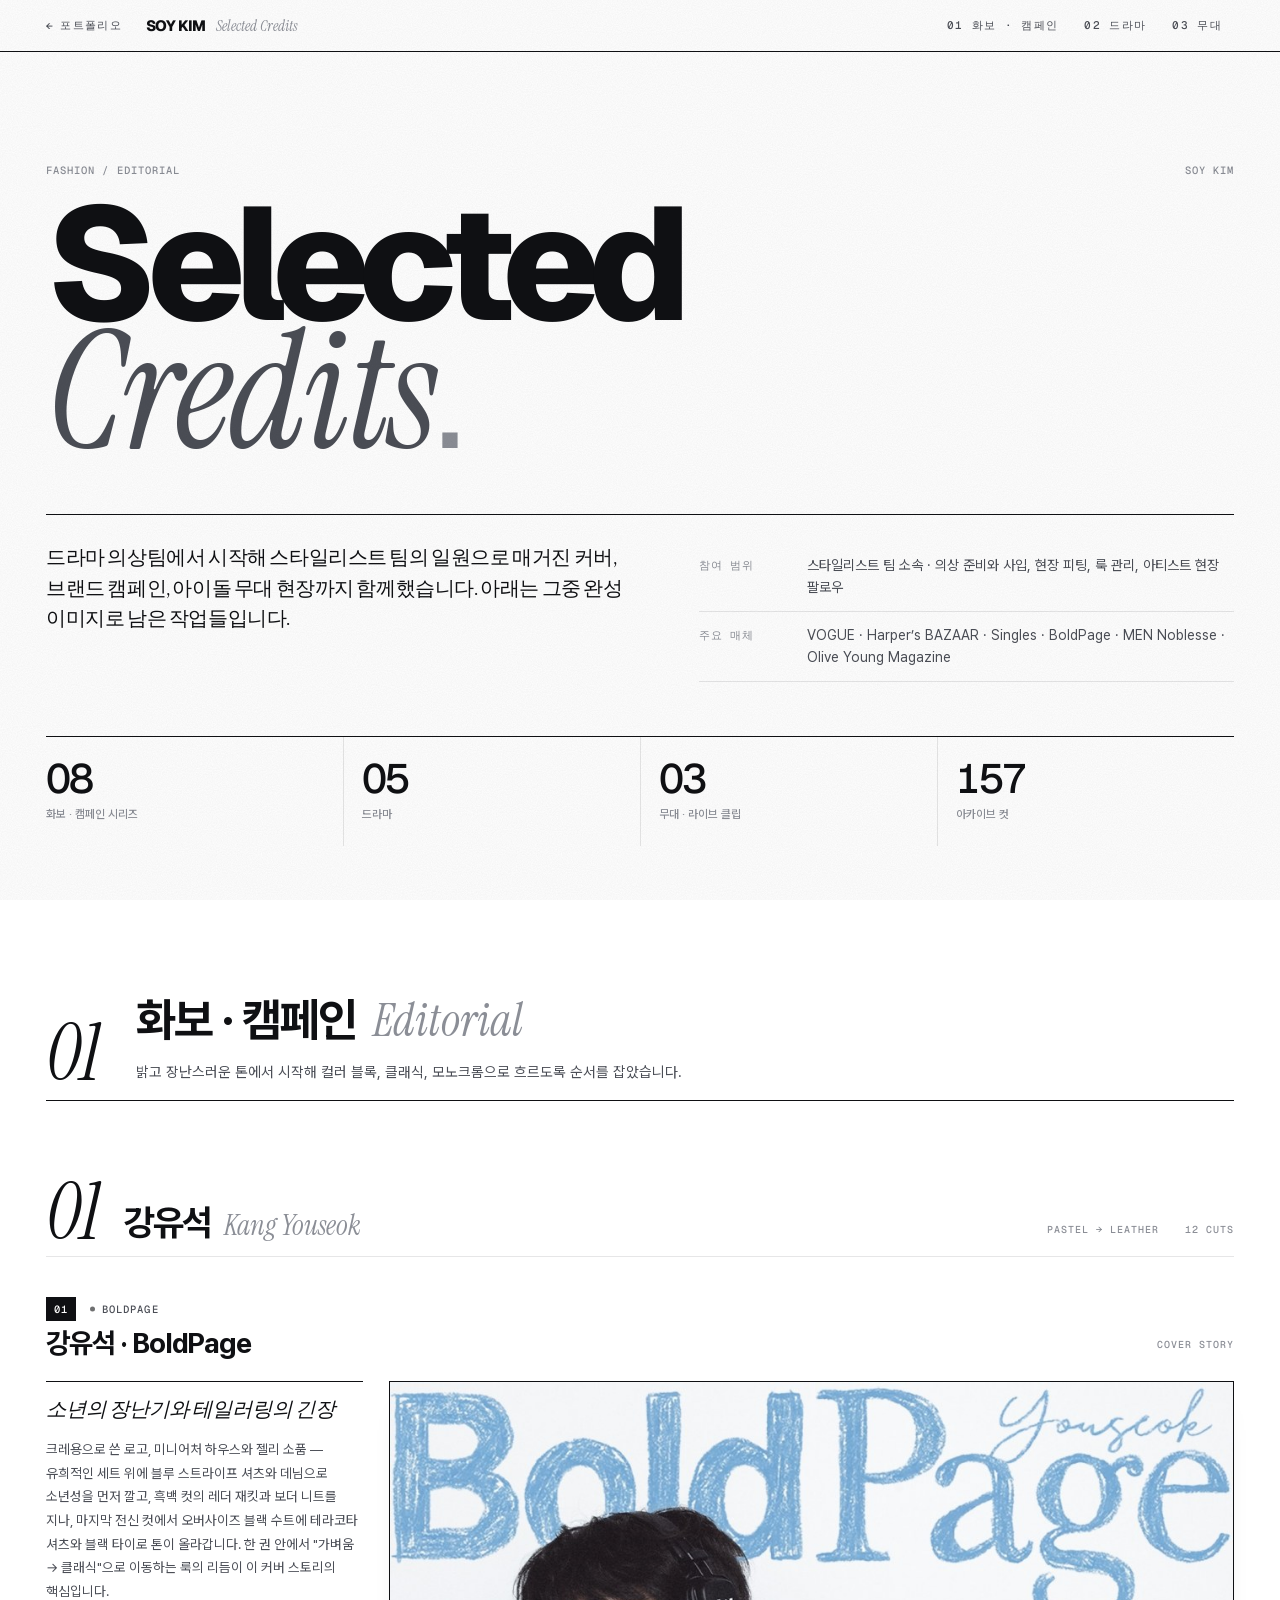
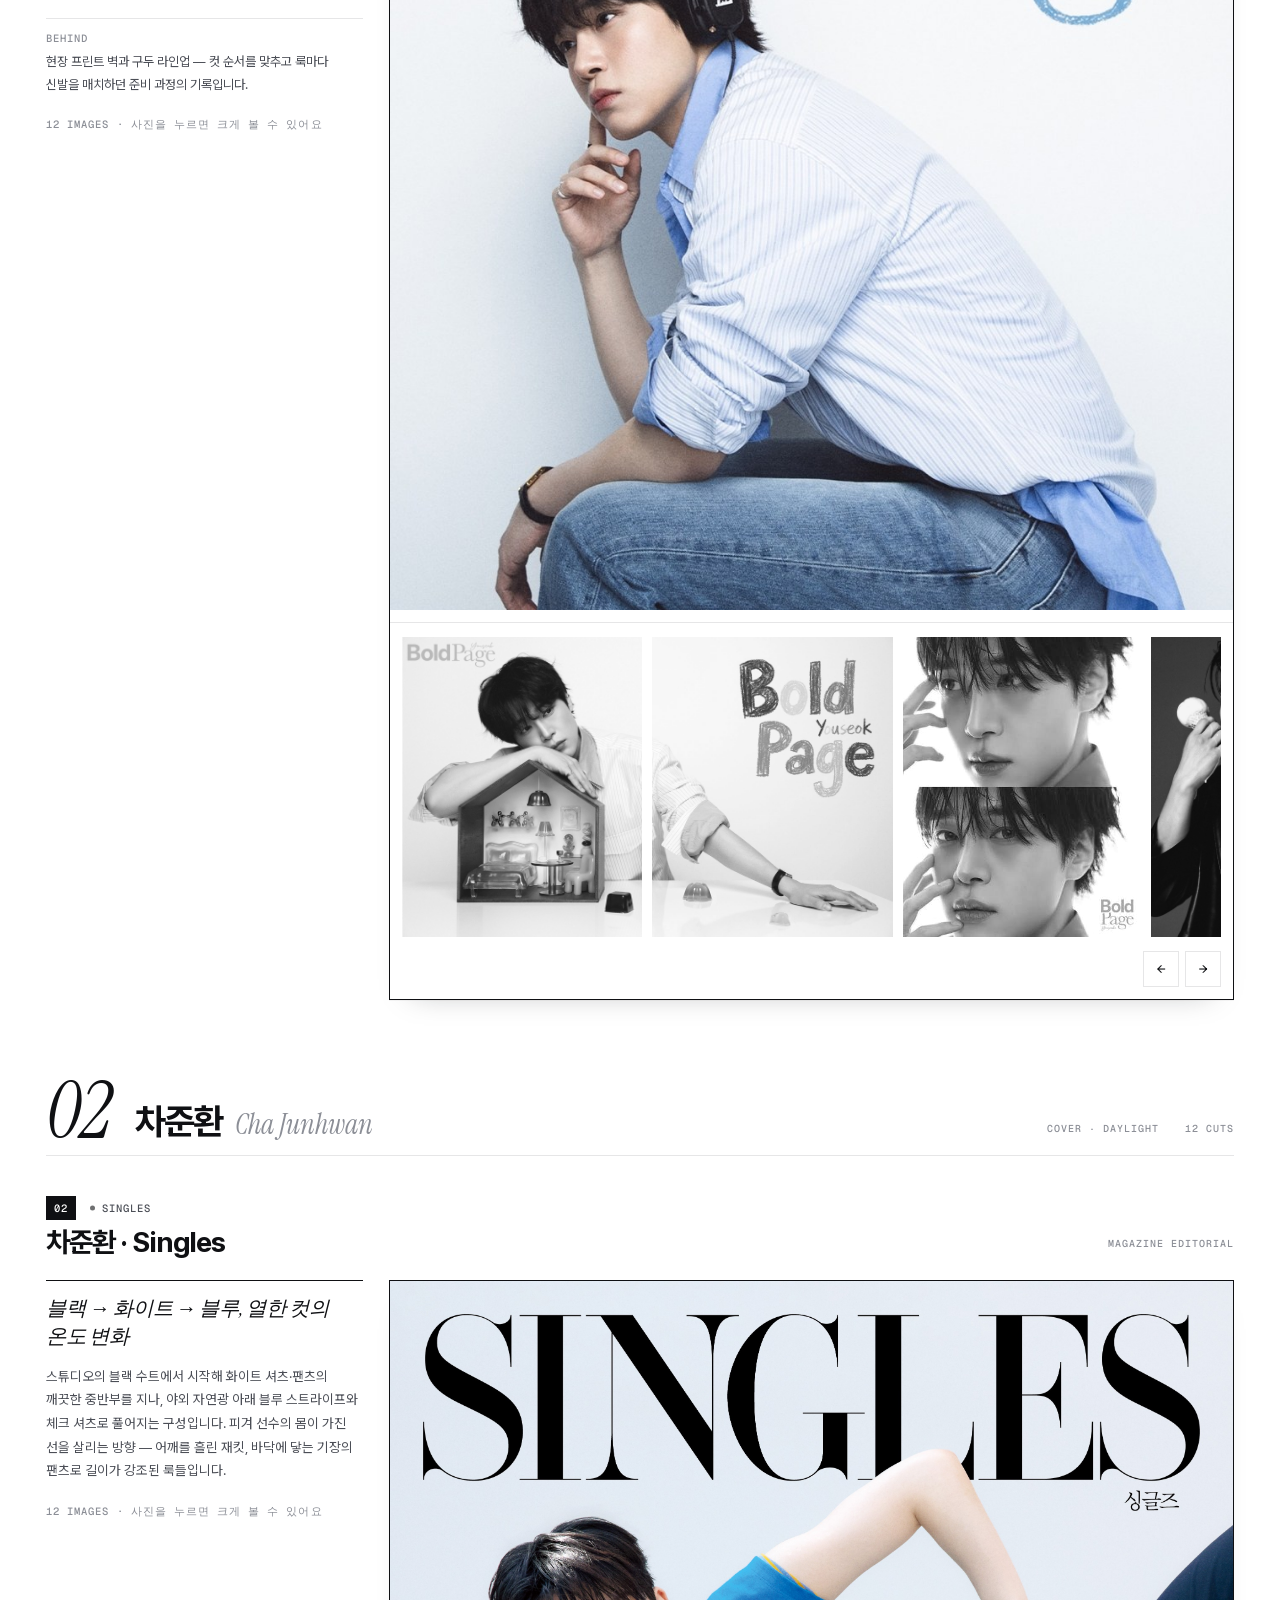
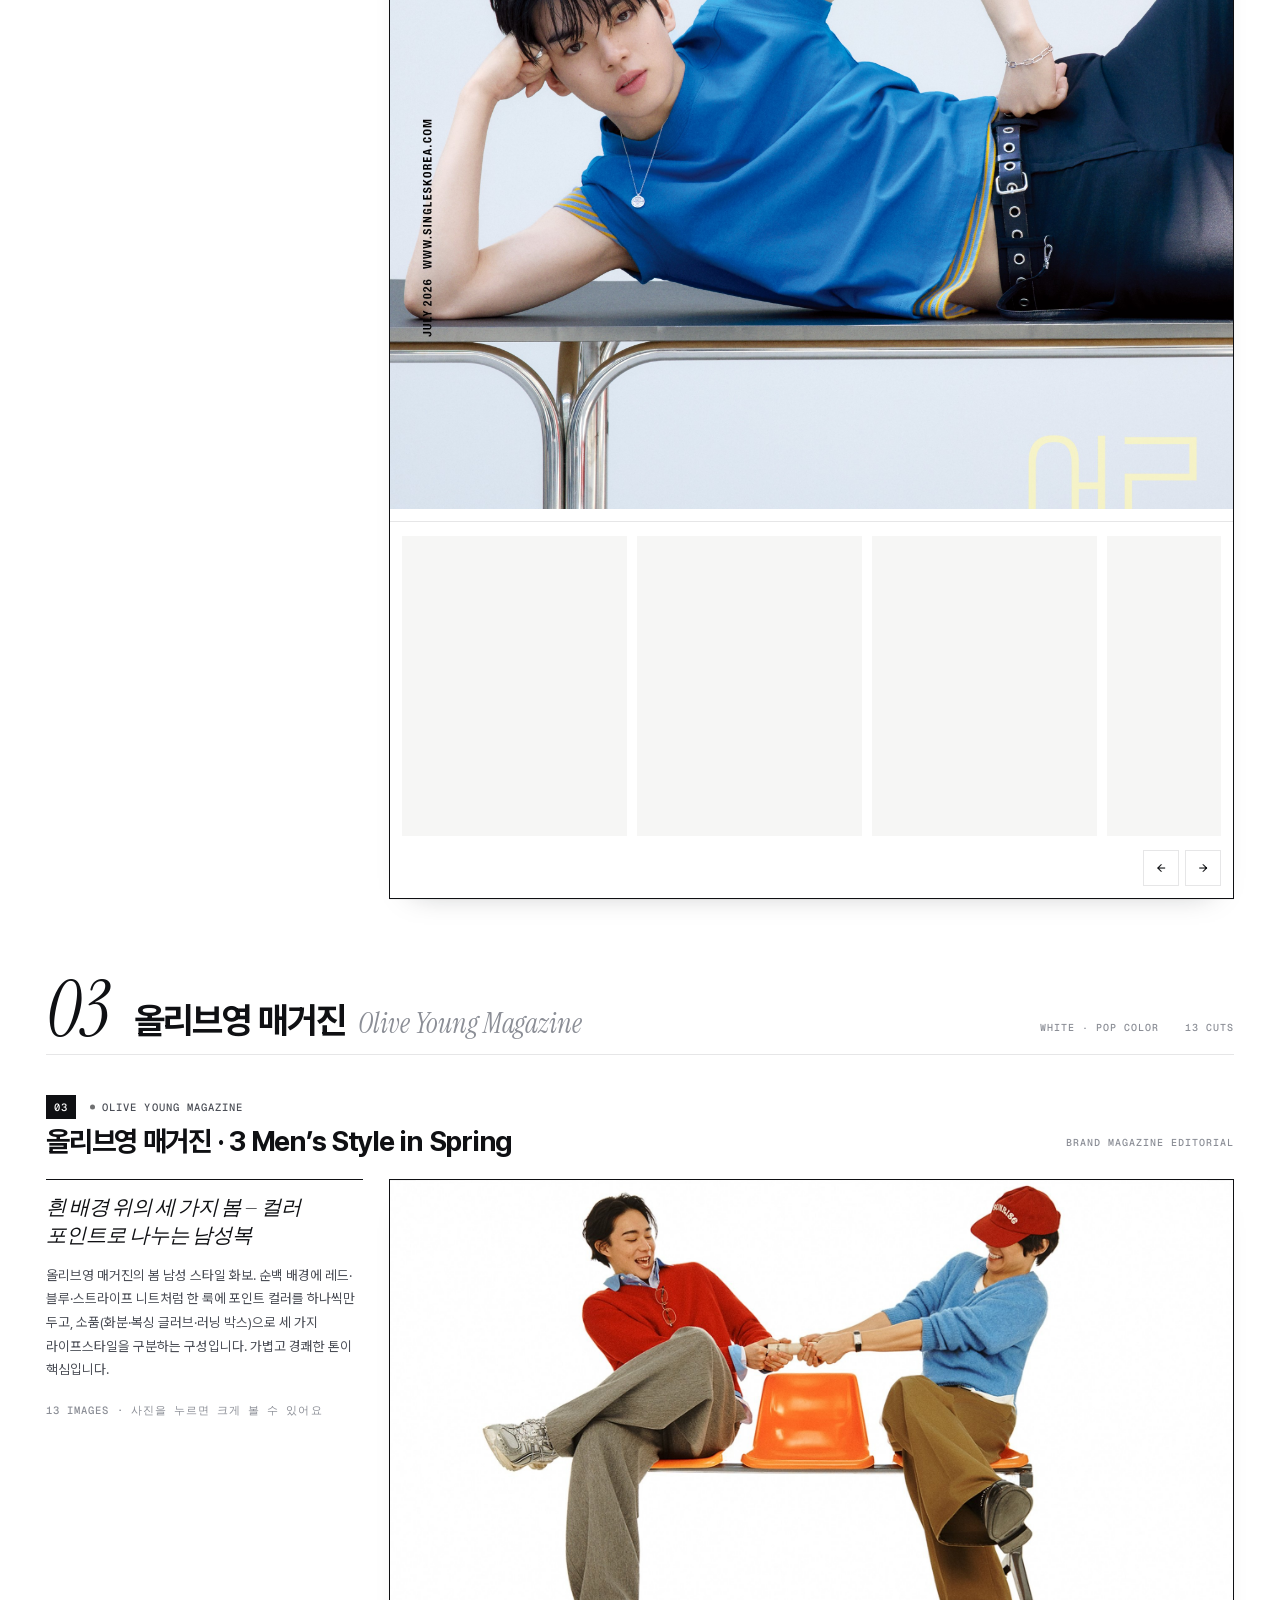
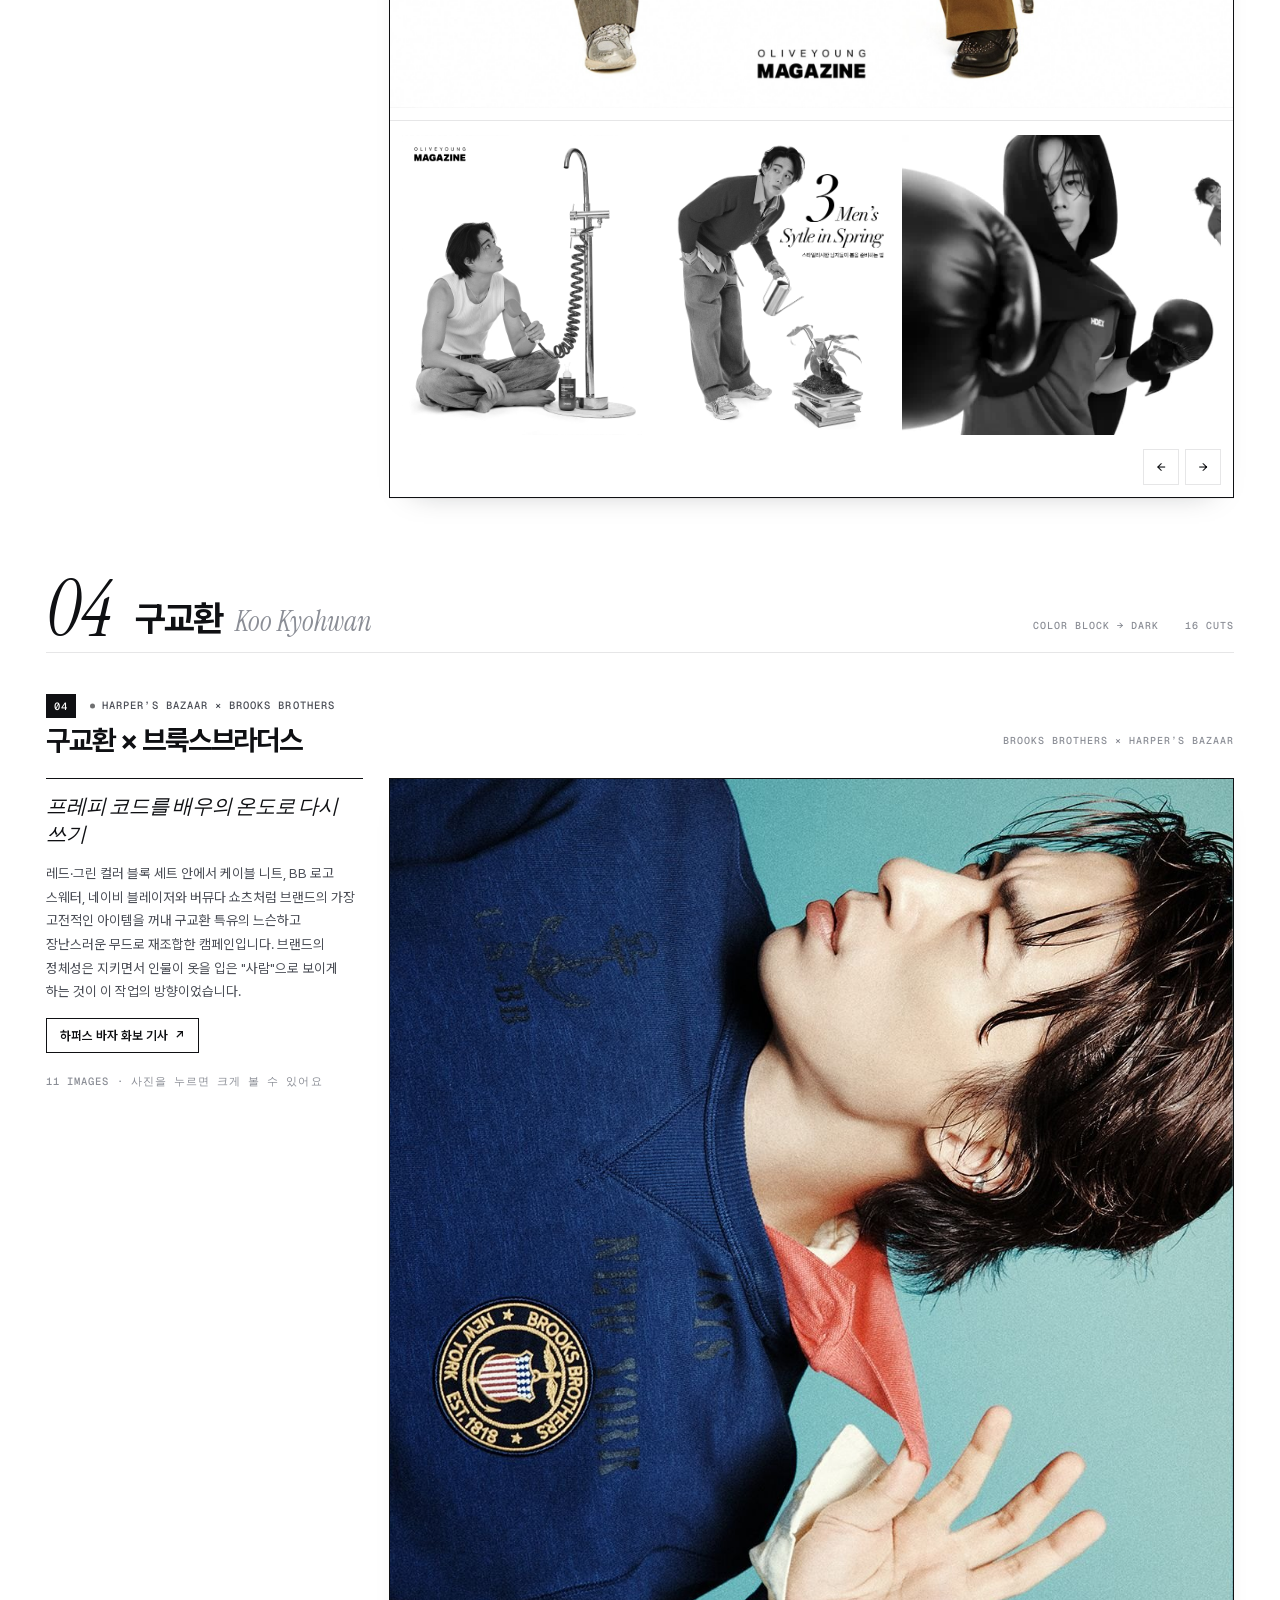
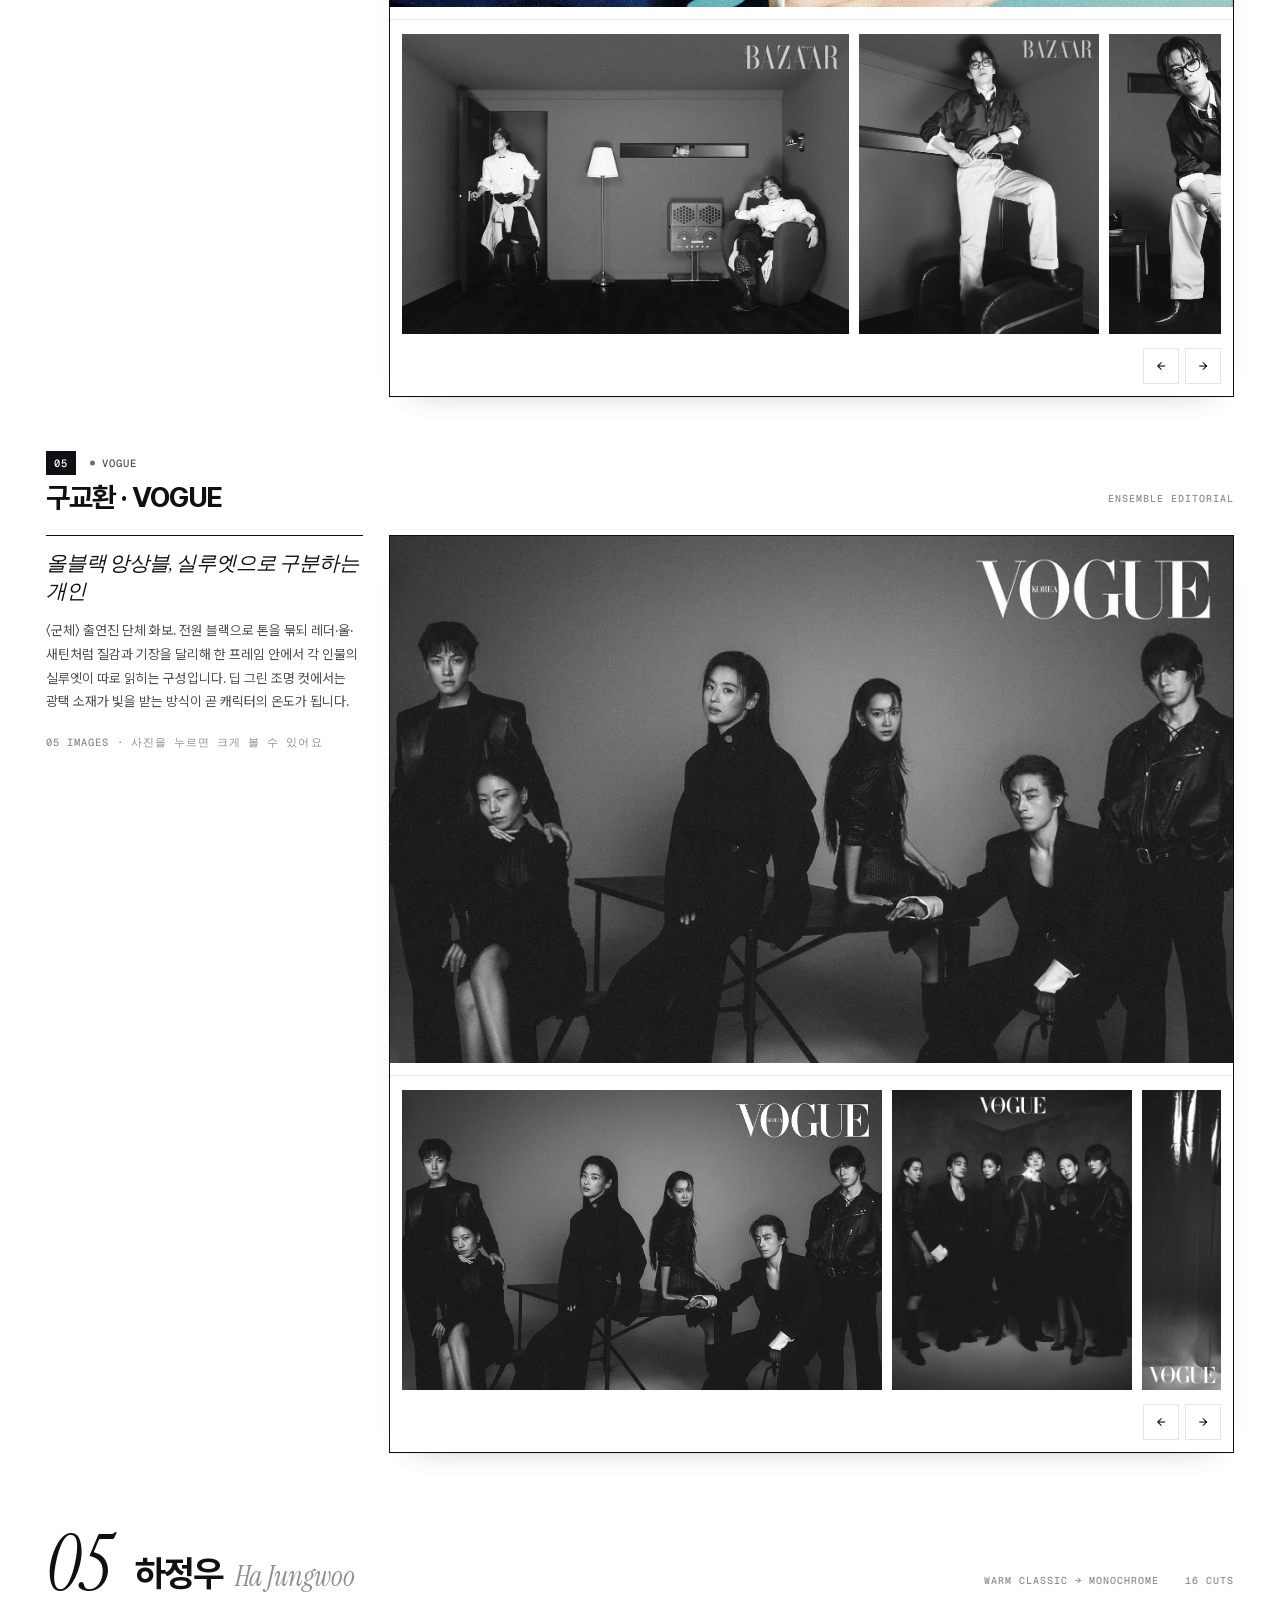
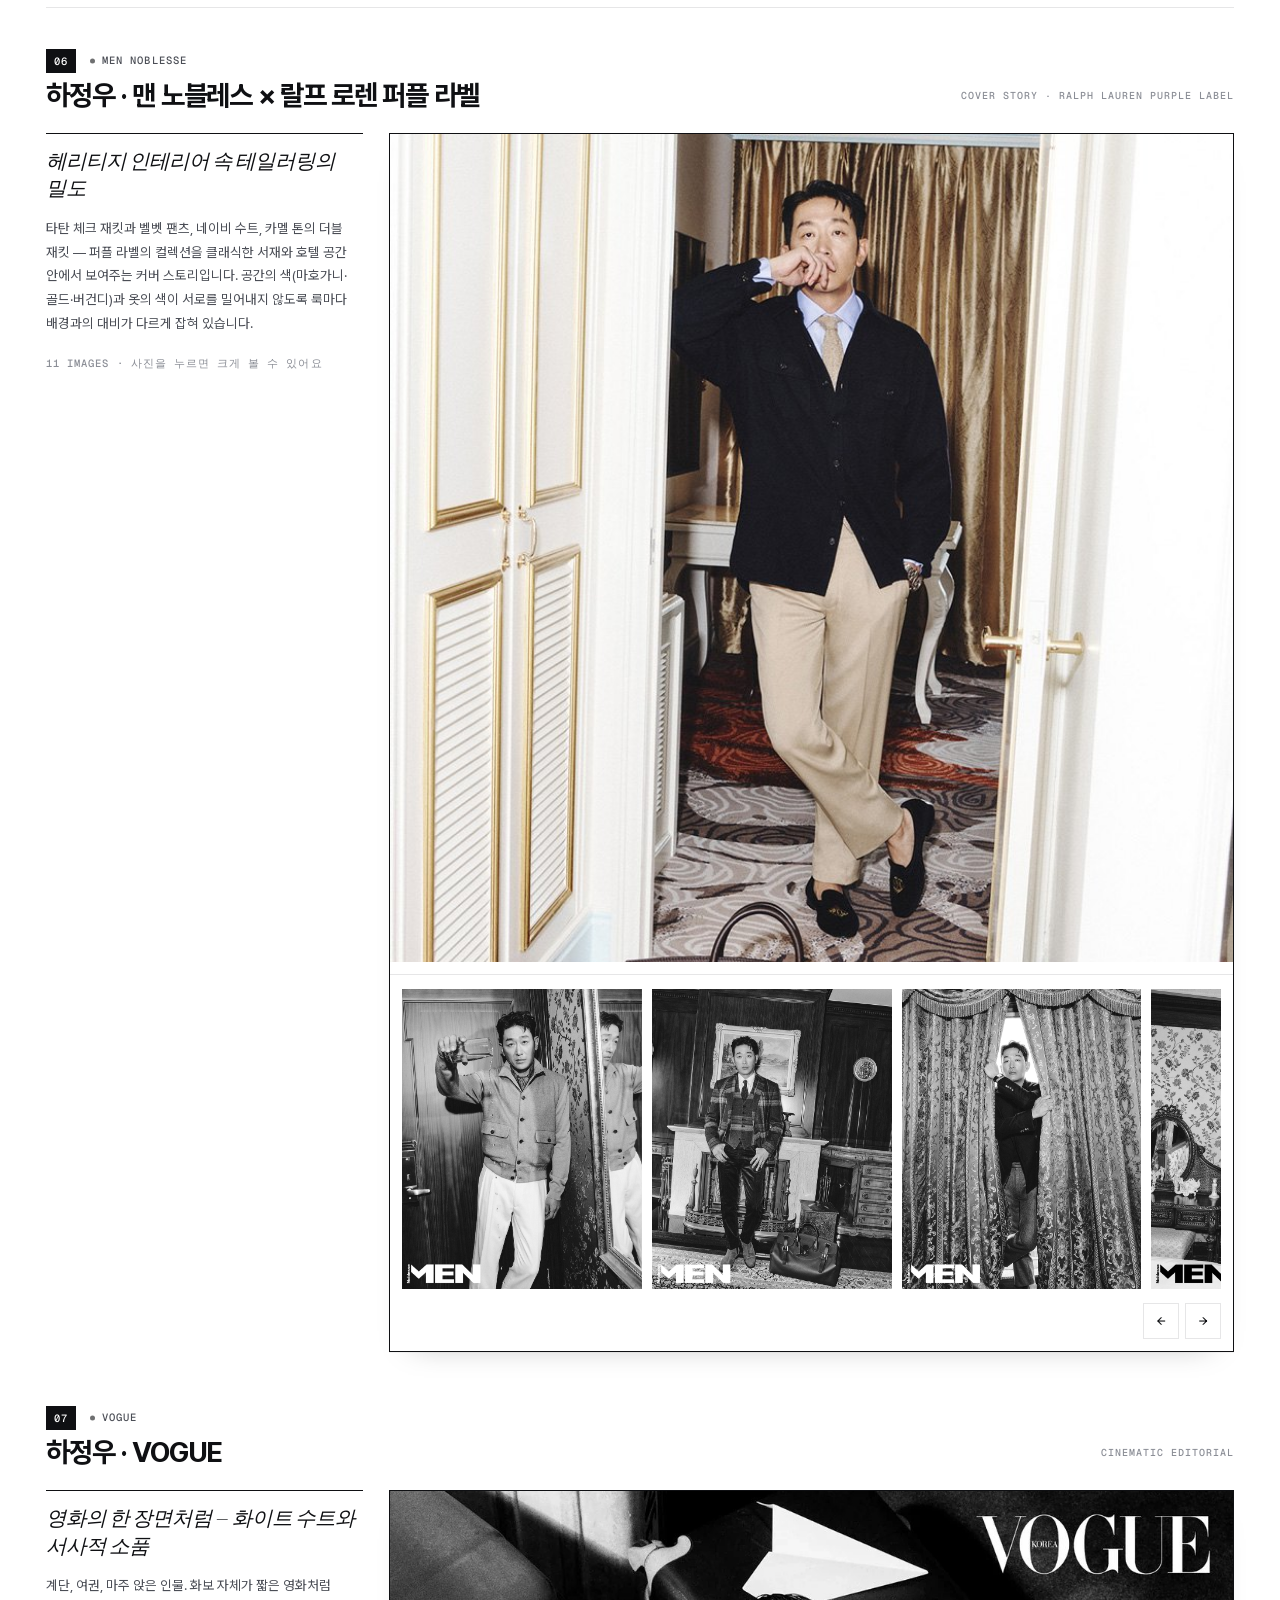
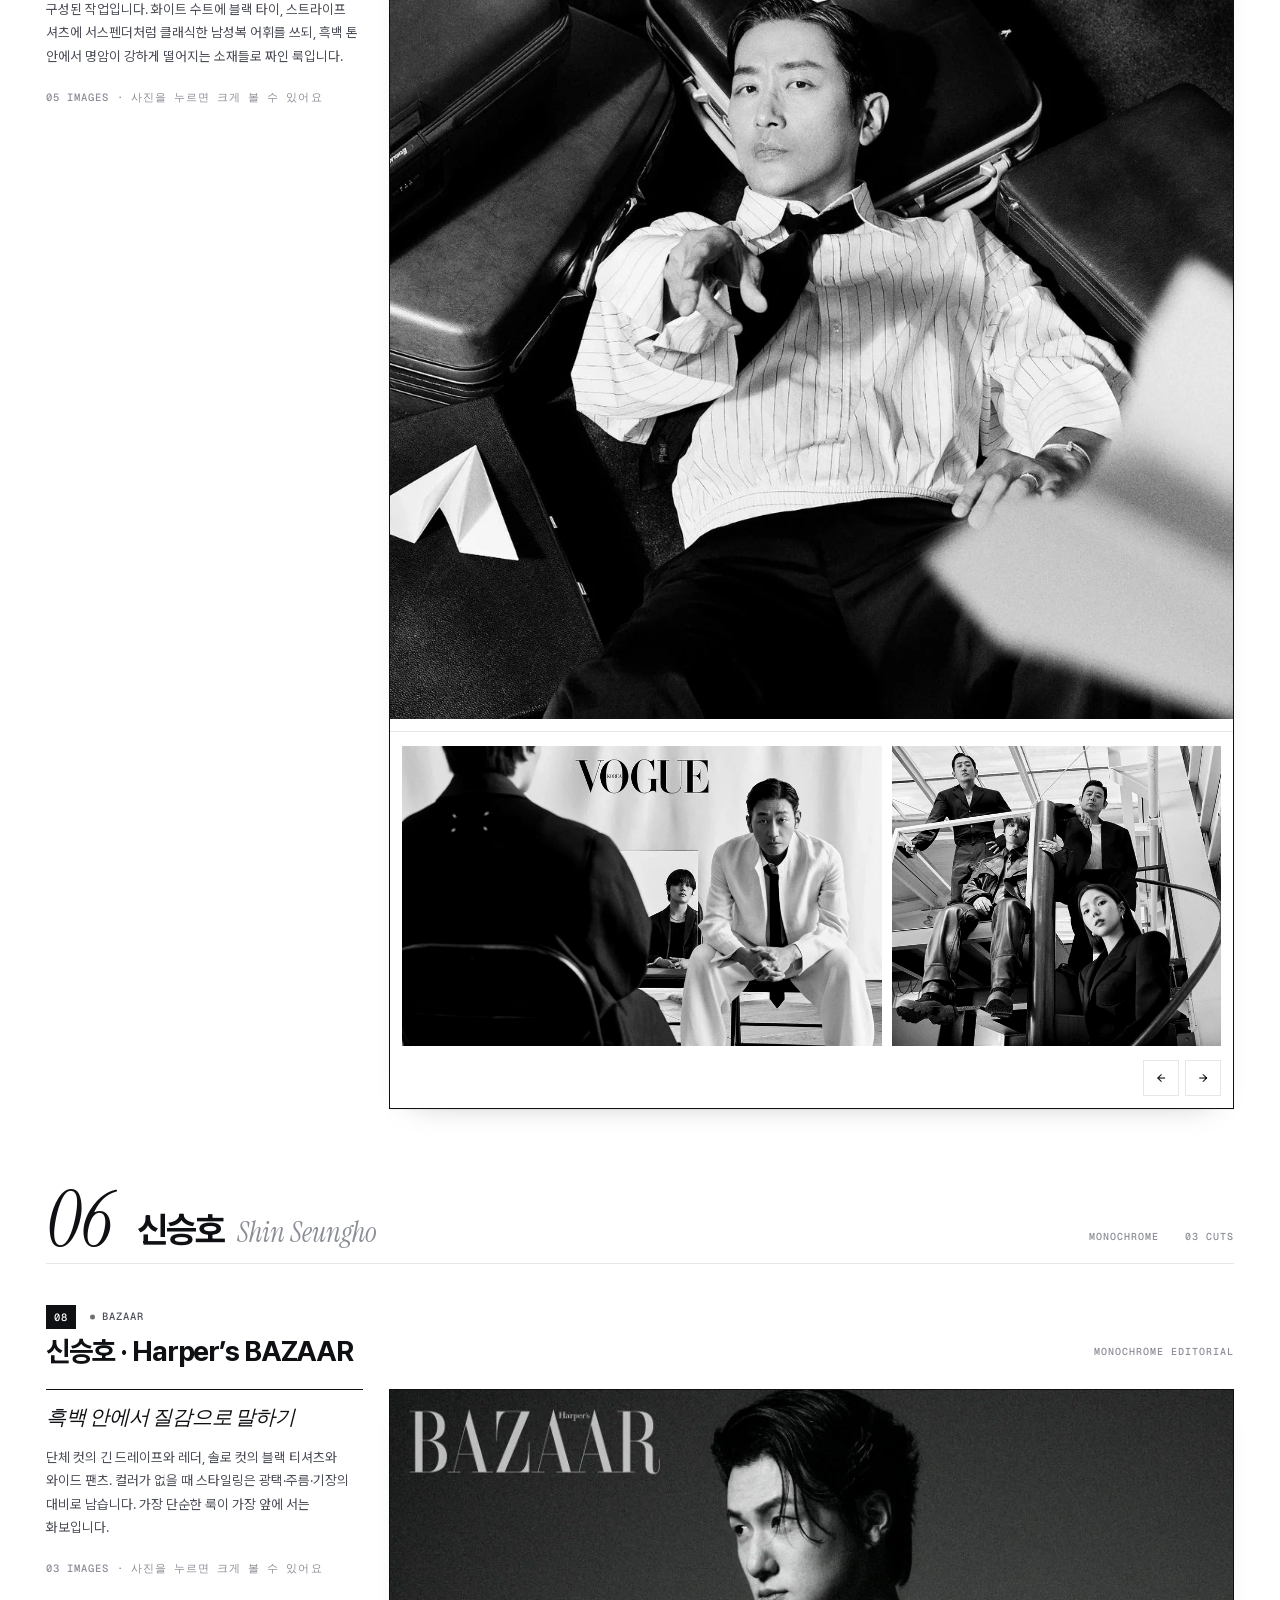
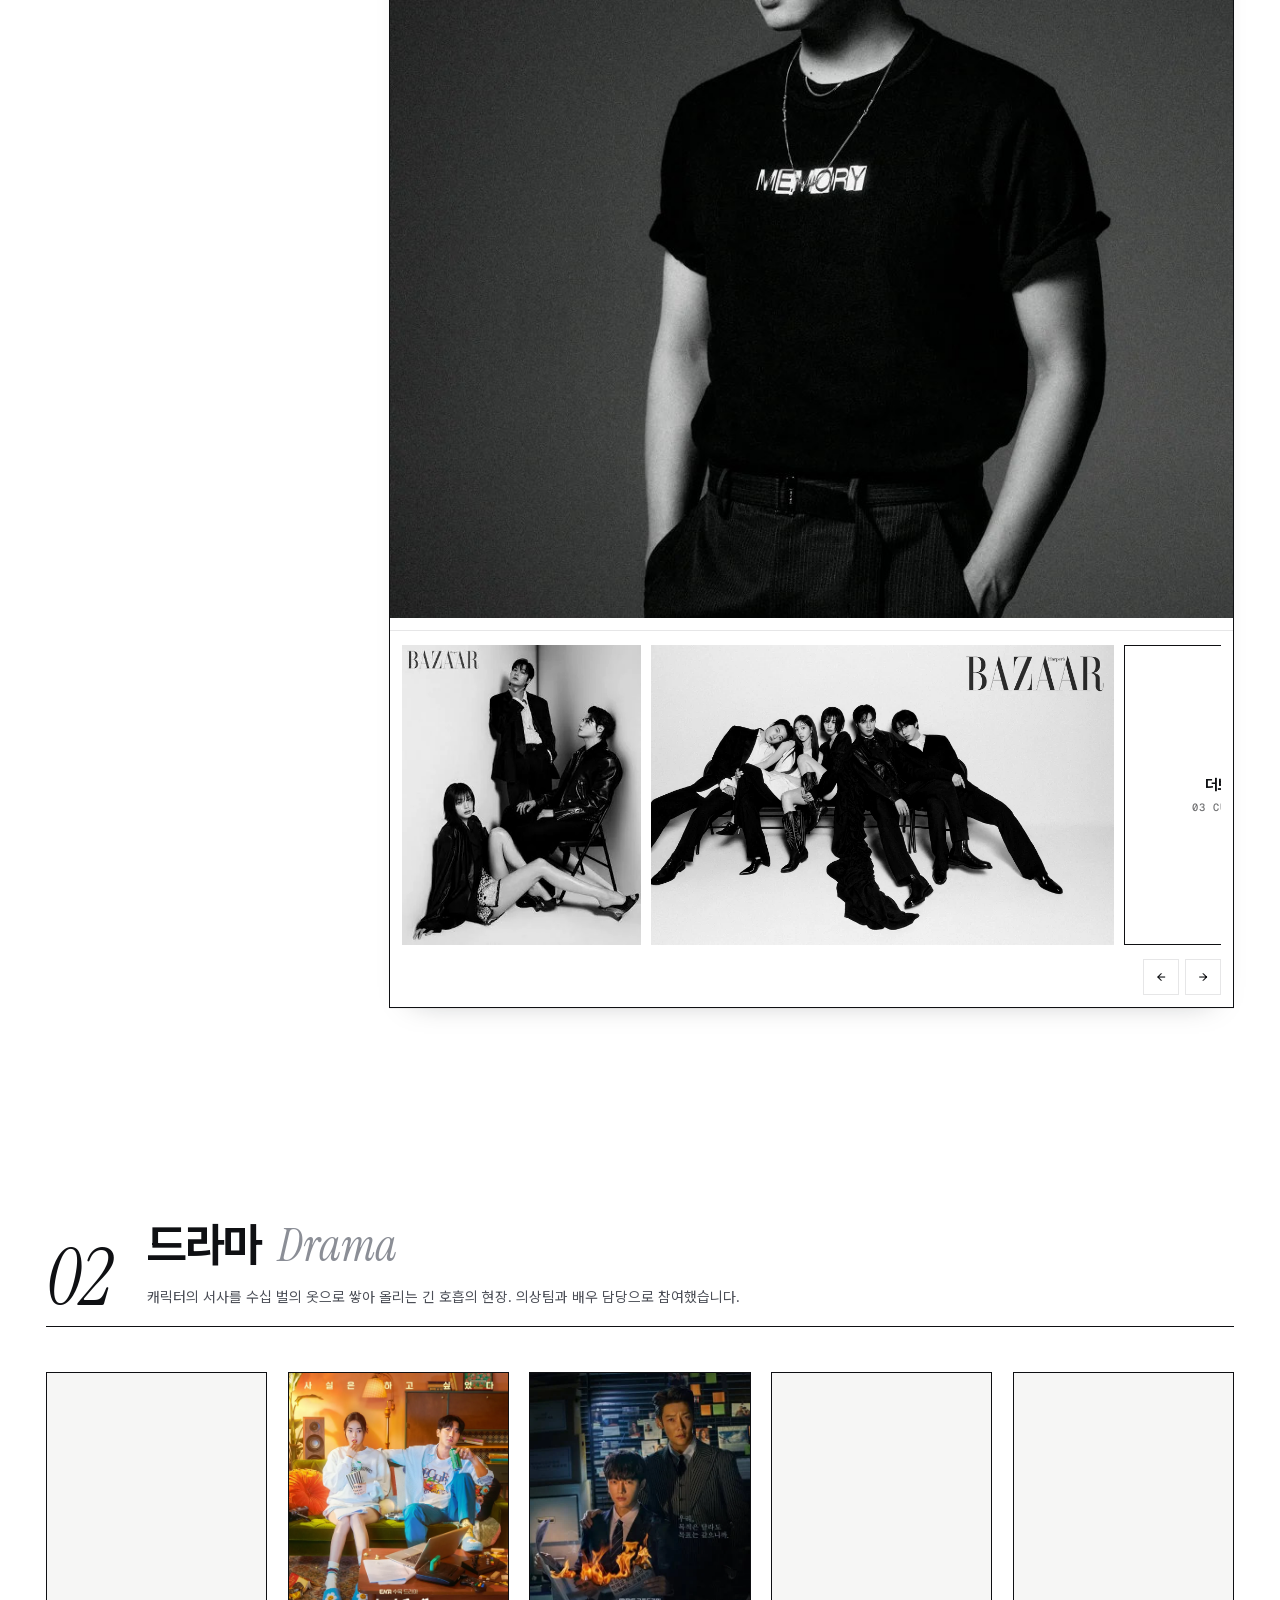
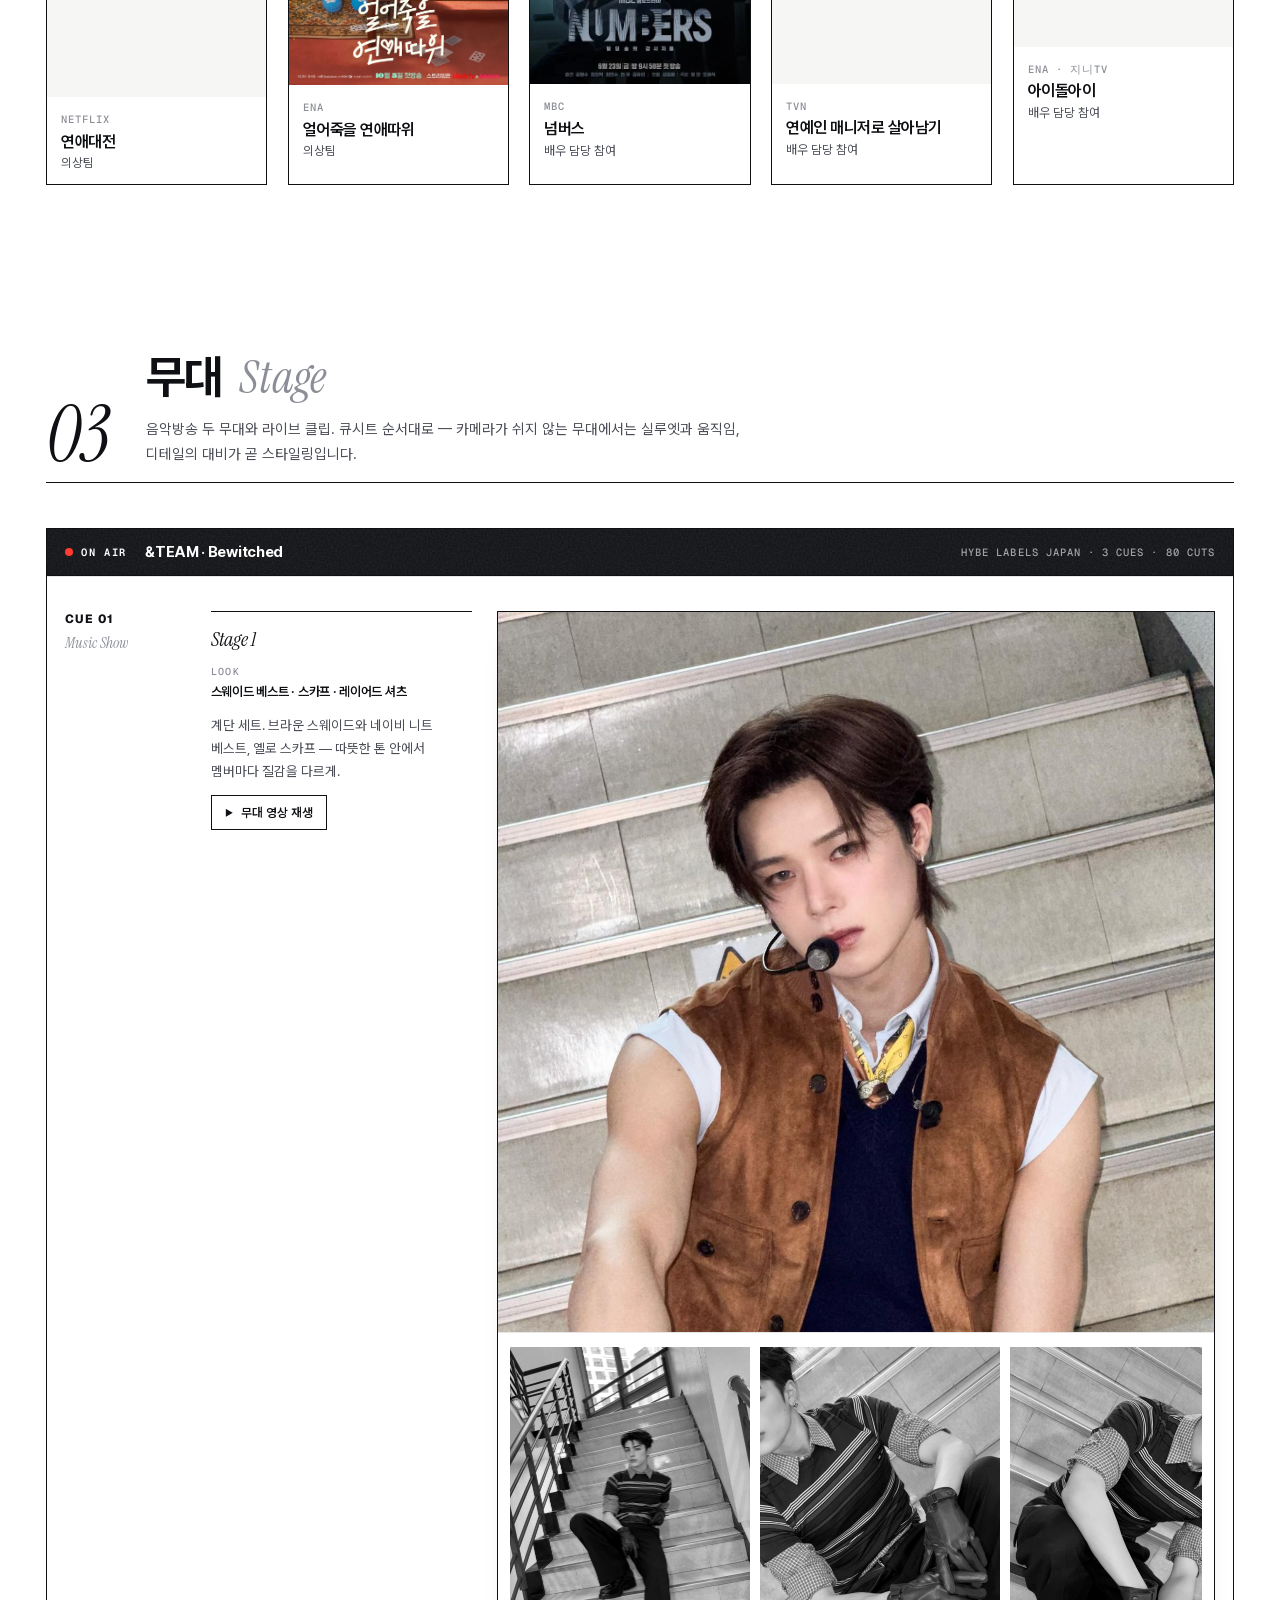
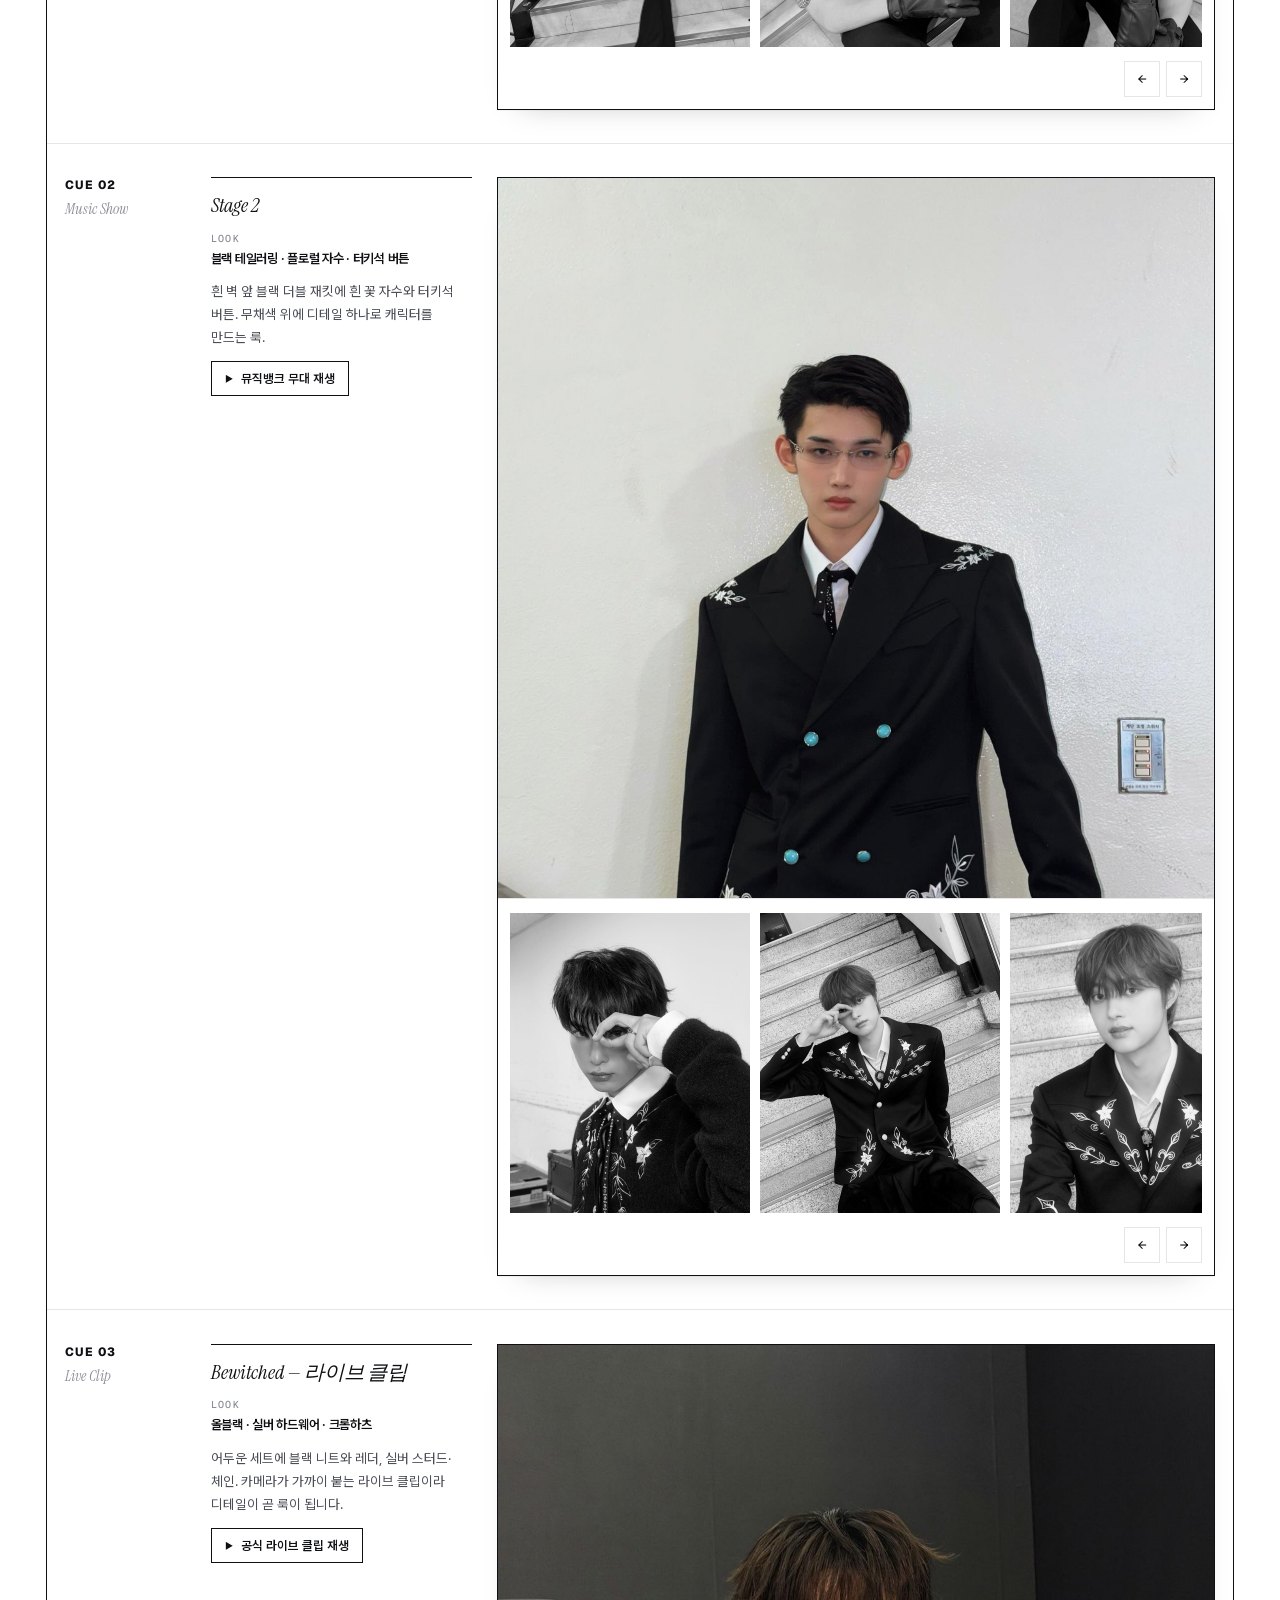
==== commit 996a6bcb: "BW v4: fix Pretendard import, full-width layout, large type, cards Co-Authored-By: Claude Fable 5.1 " ====
--- a/credits.html
+++ b/credits.html
@@ -6,6 +6,7 @@
   <meta name="theme-color" content="#f4f3ef" />
   <meta name="description" content="SOY KIM — Selected Credits. 드라마·무대·캠페인·매거진 현장에서 참여한 스타일링 작업 아카이브." />
   <title>SOY KIM — Selected Credits</title>
+  <link rel="stylesheet" href="assets/fonts/pretendard/pretendardvariable-dynamic-subset.css" />
   <link rel="stylesheet" href="assets/fonts/fonts.css" />
   <link rel="stylesheet" href="credits.css" />
   <script src="projects.js" defer></script>
--- a/assets/fonts/pretendard/pretendardvariable-dynamic-subset.css
+++ b/assets/fonts/pretendard/pretendardvariable-dynamic-subset.css
@@ -0,0 +1,927 @@
+/*
+Copyright (c) 2021 Kil Hyung-jin, with Reserved Font Name Pretendard.
+https://github.com/orioncactus/pretendard
+
+This Font Software is licensed under the SIL Open Font License, Version 1.1.
+This license is copied below, and is also available with a FAQ at:
+http://scripts.sil.org/OFL
+*/
+/* [0] */
+@font-face {
+	font-family: 'Pretendard Variable';
+	font-style: normal;
+	font-display: swap;
+	font-weight: 45 920;
+	src: url(./woff2-dynamic-subset/PretendardVariable.subset.0.woff2) format('woff2-variations');
+	unicode-range: U+f9ca-fa0b, U+ff03-ff05, U+ff07, U+ff0a-ff0b, U+ff0d-ff19, U+ff1b, U+ff1d, U+ff20-ff5b, U+ff5d, U+ffe0-ffe3, U+ffe5-ffe6;
+}
+
+/* [1] */
+@font-face {
+	font-family: 'Pretendard Variable';
+	font-style: normal;
+	font-display: swap;
+	font-weight: 45 920;
+	src: url(./woff2-dynamic-subset/PretendardVariable.subset.1.woff2) format('woff2-variations');
+	unicode-range: U+d723-d728, U+d72a-d733, U+d735-d748, U+d74a-d74f, U+d752-d753, U+d755-d757, U+d75a-d75f, U+d762-d764, U+d766-d768, U+d76a-d76b, U+d76d-d76f, U+d771-d787, U+d789-d78b, U+d78d-d78f, U+d791-d797, U+d79a, U+d79c, U+d79e-d7a3, U+f900-f909, U+f90b-f92e;
+}
+
+/* [2] */
+@font-face {
+	font-family: 'Pretendard Variable';
+	font-style: normal;
+	font-display: swap;
+	font-weight: 45 920;
+	src: url(./woff2-dynamic-subset/PretendardVariable.subset.2.woff2) format('woff2-variations');
+	unicode-range: U+d679-d68b, U+d68e-d69e, U+d6a0, U+d6a2-d6a7, U+d6a9-d6c3, U+d6c6-d6c7, U+d6c9-d6cb, U+d6cd-d6d3, U+d6d5-d6d6, U+d6d8-d6e3, U+d6e5-d6e7, U+d6e9-d6fb, U+d6fd-d717, U+d719-d71f, U+d721-d722;
+}
+
+/* [3] */
+@font-face {
+	font-family: 'Pretendard Variable';
+	font-style: normal;
+	font-display: swap;
+	font-weight: 45 920;
+	src: url(./woff2-dynamic-subset/PretendardVariable.subset.3.woff2) format('woff2-variations');
+	unicode-range: U+d5bc-d5c7, U+d5ca-d5cb, U+d5cd-d5cf, U+d5d1-d5d7, U+d5d9-d5da, U+d5dc, U+d5de-d5e3, U+d5e6-d5e7, U+d5e9-d5eb, U+d5ed-d5f6, U+d5f8, U+d5fa-d5ff, U+d602-d603, U+d605-d607, U+d609-d60f, U+d612-d613, U+d616-d61b, U+d61d-d637, U+d63a-d63b, U+d63d-d63f, U+d641-d647, U+d64a-d64c, U+d64e-d653, U+d656-d657, U+d659-d65b, U+d65d-d666, U+d668, U+d66a-d678;
+}
+
+/* [4] */
+@font-face {
+	font-family: 'Pretendard Variable';
+	font-style: normal;
+	font-display: swap;
+	font-weight: 45 920;
+	src: url(./woff2-dynamic-subset/PretendardVariable.subset.4.woff2) format('woff2-variations');
+	unicode-range: U+d507, U+d509-d50b, U+d50d-d513, U+d515-d53b, U+d53e-d53f, U+d541-d543, U+d545-d54c, U+d54e, U+d550, U+d552-d557, U+d55a-d55b, U+d55d-d55f, U+d561-d564, U+d566-d567, U+d56a, U+d56c, U+d56e-d573, U+d576-d577, U+d579-d583, U+d585-d586, U+d58a-d5a4, U+d5a6-d5bb;
+}
+
+/* [5] */
+@font-face {
+	font-family: 'Pretendard Variable';
+	font-style: normal;
+	font-display: swap;
+	font-weight: 45 920;
+	src: url(./woff2-dynamic-subset/PretendardVariable.subset.5.woff2) format('woff2-variations');
+	unicode-range: U+d464-d477, U+d47a-d47b, U+d47d-d47f, U+d481-d487, U+d489-d48a, U+d48c, U+d48e-d4e7, U+d4e9-d503, U+d505-d506;
+}
+
+/* [6] */
+@font-face {
+	font-family: 'Pretendard Variable';
+	font-style: normal;
+	font-display: swap;
+	font-weight: 45 920;
+	src: url(./woff2-dynamic-subset/PretendardVariable.subset.6.woff2) format('woff2-variations');
+	unicode-range: U+d3bf-d3c7, U+d3ca-d3cf, U+d3d1-d3eb, U+d3ee-d3ef, U+d3f1-d3f3, U+d3f5-d3fb, U+d3fd-d400, U+d402-d45b, U+d45d-d463;
+}
+
+/* [7] */
+@font-face {
+	font-family: 'Pretendard Variable';
+	font-style: normal;
+	font-display: swap;
+	font-weight: 45 920;
+	src: url(./woff2-dynamic-subset/PretendardVariable.subset.7.woff2) format('woff2-variations');
+	unicode-range: U+d2ff, U+d302-d304, U+d306-d30b, U+d30f, U+d311-d313, U+d315-d31b, U+d31e, U+d322-d324, U+d326-d327, U+d32a-d32b, U+d32d-d32f, U+d331-d337, U+d339-d33c, U+d33e-d37b, U+d37e-d37f, U+d381-d383, U+d385-d38b, U+d38e-d390, U+d392-d397, U+d39a-d39b, U+d39d-d39f, U+d3a1-d3a7, U+d3a9-d3aa, U+d3ac, U+d3ae-d3b3, U+d3b5-d3b7, U+d3b9-d3bb, U+d3bd-d3be;
+}
+
+/* [8] */
+@font-face {
+	font-family: 'Pretendard Variable';
+	font-style: normal;
+	font-display: swap;
+	font-weight: 45 920;
+	src: url(./woff2-dynamic-subset/PretendardVariable.subset.8.woff2) format('woff2-variations');
+	unicode-range: U+d257-d27f, U+d281-d29b, U+d29d-d29f, U+d2a1-d2ab, U+d2ad-d2b7, U+d2ba-d2bb, U+d2bd-d2bf, U+d2c1-d2c7, U+d2c9-d2ef, U+d2f2-d2f3, U+d2f5-d2f7, U+d2f9-d2fe;
+}
+
+/* [9] */
+@font-face {
+	font-family: 'Pretendard Variable';
+	font-style: normal;
+	font-display: swap;
+	font-weight: 45 920;
+	src: url(./woff2-dynamic-subset/PretendardVariable.subset.9.woff2) format('woff2-variations');
+	unicode-range: U+d1b4, U+d1b6-d1f3, U+d1f5-d22b, U+d22e-d22f, U+d231-d233, U+d235-d23b, U+d23d-d240, U+d242-d256;
+}
+
+/* [10] */
+@font-face {
+	font-family: 'Pretendard Variable';
+	font-style: normal;
+	font-display: swap;
+	font-weight: 45 920;
+	src: url(./woff2-dynamic-subset/PretendardVariable.subset.10.woff2) format('woff2-variations');
+	unicode-range: U+d105-d12f, U+d132-d133, U+d135-d137, U+d139-d13f, U+d141-d142, U+d144, U+d146-d14b, U+d14e-d14f, U+d151-d153, U+d155-d15b, U+d15e-d187, U+d189-d19f, U+d1a2-d1a3, U+d1a5-d1a7, U+d1a9-d1af, U+d1b2-d1b3;
+}
+
+/* [11] */
+@font-face {
+	font-family: 'Pretendard Variable';
+	font-style: normal;
+	font-display: swap;
+	font-weight: 45 920;
+	src: url(./woff2-dynamic-subset/PretendardVariable.subset.11.woff2) format('woff2-variations');
+	unicode-range: U+d04b-d04f, U+d051-d057, U+d059-d06b, U+d06d-d06f, U+d071-d073, U+d075-d07b, U+d07e-d0a3, U+d0a6-d0a7, U+d0a9-d0ab, U+d0ad-d0b3, U+d0b6, U+d0b8, U+d0ba-d0bf, U+d0c2-d0c3, U+d0c5-d0c7, U+d0c9-d0cf, U+d0d2, U+d0d6-d0db, U+d0de-d0df, U+d0e1-d0e3, U+d0e5-d0eb, U+d0ee-d0f0, U+d0f2-d104;
+}
+
+/* [12] */
+@font-face {
+	font-family: 'Pretendard Variable';
+	font-style: normal;
+	font-display: swap;
+	font-weight: 45 920;
+	src: url(./woff2-dynamic-subset/PretendardVariable.subset.12.woff2) format('woff2-variations');
+	unicode-range: U+cfa2-cfc3, U+cfc5-cfdf, U+cfe2-cfe3, U+cfe5-cfe7, U+cfe9-cff4, U+cff6-cffb, U+cffd-cfff, U+d001-d003, U+d005-d017, U+d019-d033, U+d036-d037, U+d039-d03b, U+d03d-d04a;
+}
+
+/* [13] */
+@font-face {
+	font-family: 'Pretendard Variable';
+	font-style: normal;
+	font-display: swap;
+	font-weight: 45 920;
+	src: url(./woff2-dynamic-subset/PretendardVariable.subset.13.woff2) format('woff2-variations');
+	unicode-range: U+cef0-cef3, U+cef6, U+cef9-ceff, U+cf01-cf03, U+cf05-cf07, U+cf09-cf0f, U+cf11-cf12, U+cf14-cf1b, U+cf1d-cf1f, U+cf21-cf2f, U+cf31-cf53, U+cf56-cf57, U+cf59-cf5b, U+cf5d-cf63, U+cf66, U+cf68, U+cf6a-cf6f, U+cf71-cf84, U+cf86-cf8b, U+cf8d-cfa1;
+}
+
+/* [14] */
+@font-face {
+	font-family: 'Pretendard Variable';
+	font-style: normal;
+	font-display: swap;
+	font-weight: 45 920;
+	src: url(./woff2-dynamic-subset/PretendardVariable.subset.14.woff2) format('woff2-variations');
+	unicode-range: U+ce3c-ce57, U+ce5a-ce5b, U+ce5d-ce5f, U+ce61-ce67, U+ce6a, U+ce6c, U+ce6e-ce73, U+ce76-ce77, U+ce79-ce7b, U+ce7d-ce83, U+ce85-ce88, U+ce8a-ce8f, U+ce91-ce93, U+ce95-ce97, U+ce99-ce9f, U+cea2, U+cea4-ceab, U+cead-cee3, U+cee6-cee7, U+cee9-ceeb, U+ceed-ceef;
+}
+
+/* [15] */
+@font-face {
+	font-family: 'Pretendard Variable';
+	font-style: normal;
+	font-display: swap;
+	font-weight: 45 920;
+	src: url(./woff2-dynamic-subset/PretendardVariable.subset.15.woff2) format('woff2-variations');
+	unicode-range: U+cd92-cd93, U+cd96-cd97, U+cd99-cd9b, U+cd9d-cda3, U+cda6-cda8, U+cdaa-cdaf, U+cdb1-cdc3, U+cdc5-cdcb, U+cdcd-cde7, U+cde9-ce03, U+ce05-ce1f, U+ce22-ce34, U+ce36-ce3b;
+}
+
+/* [16] */
+@font-face {
+	font-family: 'Pretendard Variable';
+	font-style: normal;
+	font-display: swap;
+	font-weight: 45 920;
+	src: url(./woff2-dynamic-subset/PretendardVariable.subset.16.woff2) format('woff2-variations');
+	unicode-range: U+ccef-cd07, U+cd0a-cd0b, U+cd0d-cd1a, U+cd1c, U+cd1e-cd2b, U+cd2d-cd5b, U+cd5d-cd77, U+cd79-cd91;
+}
+
+/* [17] */
+@font-face {
+	font-family: 'Pretendard Variable';
+	font-style: normal;
+	font-display: swap;
+	font-weight: 45 920;
+	src: url(./woff2-dynamic-subset/PretendardVariable.subset.17.woff2) format('woff2-variations');
+	unicode-range: U+cc3f-cc43, U+cc46-cc47, U+cc49-cc4b, U+cc4d-cc53, U+cc55-cc58, U+cc5a-cc5f, U+cc61-cc97, U+cc9a-cc9b, U+cc9d-cc9f, U+cca1-cca7, U+ccaa, U+ccac, U+ccae-ccb3, U+ccb6-ccb7, U+ccb9-ccbb, U+ccbd-cccf, U+ccd1-cce3, U+cce5-ccee;
+}
+
+/* [18] */
+@font-face {
+	font-family: 'Pretendard Variable';
+	font-style: normal;
+	font-display: swap;
+	font-weight: 45 920;
+	src: url(./woff2-dynamic-subset/PretendardVariable.subset.18.woff2) format('woff2-variations');
+	unicode-range: U+cb91-cbd3, U+cbd5-cbe3, U+cbe5-cc0b, U+cc0e-cc0f, U+cc11-cc13, U+cc15-cc1b, U+cc1d-cc20, U+cc23-cc27, U+cc2a-cc2b, U+cc2d, U+cc2f, U+cc31-cc37, U+cc3a, U+cc3c;
+}
+
+/* [19] */
+@font-face {
+	font-family: 'Pretendard Variable';
+	font-style: normal;
+	font-display: swap;
+	font-weight: 45 920;
+	src: url(./woff2-dynamic-subset/PretendardVariable.subset.19.woff2) format('woff2-variations');
+	unicode-range: U+caf4-cb47, U+cb4a-cb90;
+}
+
+/* [20] */
+@font-face {
+	font-family: 'Pretendard Variable';
+	font-style: normal;
+	font-display: swap;
+	font-weight: 45 920;
+	src: url(./woff2-dynamic-subset/PretendardVariable.subset.20.woff2) format('woff2-variations');
+	unicode-range: U+ca4a-ca4b, U+ca4e-ca4f, U+ca51-ca53, U+ca55-ca5b, U+ca5d-ca60, U+ca62-ca83, U+ca85-cabb, U+cabe-cabf, U+cac1-cac3, U+cac5-cacb, U+cacd-cad0, U+cad2, U+cad4-cad8, U+cada-caf3;
+}
+
+/* [21] */
+@font-face {
+	font-family: 'Pretendard Variable';
+	font-style: normal;
+	font-display: swap;
+	font-weight: 45 920;
+	src: url(./woff2-dynamic-subset/PretendardVariable.subset.21.woff2) format('woff2-variations');
+	unicode-range: U+c996-c997, U+c99a-c99c, U+c99e-c9bf, U+c9c2-c9c3, U+c9c5-c9c7, U+c9c9-c9cf, U+c9d2, U+c9d4, U+c9d7-c9d8, U+c9db, U+c9de-c9df, U+c9e1-c9e3, U+c9e5-c9e6, U+c9e8-c9eb, U+c9ee-c9f0, U+c9f2-c9f7, U+c9f9-ca0b, U+ca0d-ca28, U+ca2a-ca49;
+}
+
+/* [22] */
+@font-face {
+	font-family: 'Pretendard Variable';
+	font-style: normal;
+	font-display: swap;
+	font-weight: 45 920;
+	src: url(./woff2-dynamic-subset/PretendardVariable.subset.22.woff2) format('woff2-variations');
+	unicode-range: U+c8e9-c8f4, U+c8f6-c8fb, U+c8fe-c8ff, U+c901-c903, U+c905-c90b, U+c90e-c910, U+c912-c917, U+c919-c92b, U+c92d-c94f, U+c951-c953, U+c955-c96b, U+c96d-c973, U+c975-c987, U+c98a-c98b, U+c98d-c98f, U+c991-c995;
+}
+
+/* [23] */
+@font-face {
+	font-family: 'Pretendard Variable';
+	font-style: normal;
+	font-display: swap;
+	font-weight: 45 920;
+	src: url(./woff2-dynamic-subset/PretendardVariable.subset.23.woff2) format('woff2-variations');
+	unicode-range: U+c841-c84b, U+c84d-c86f, U+c872-c873, U+c875-c877, U+c879-c87f, U+c882-c884, U+c887-c88a, U+c88d-c8c3, U+c8c5-c8df, U+c8e1-c8e8;
+}
+
+/* [24] */
+@font-face {
+	font-family: 'Pretendard Variable';
+	font-style: normal;
+	font-display: swap;
+	font-weight: 45 920;
+	src: url(./woff2-dynamic-subset/PretendardVariable.subset.24.woff2) format('woff2-variations');
+	unicode-range: U+c779-c77b, U+c77e-c782, U+c786, U+c78b, U+c78d, U+c78f, U+c792-c793, U+c795, U+c797, U+c799-c79f, U+c7a2, U+c7a7-c7ab, U+c7ae-c7bb, U+c7bd-c7c0, U+c7c2-c7c7, U+c7c9-c7dc, U+c7de-c7ff, U+c802-c803, U+c805-c807, U+c809, U+c80b-c80f, U+c812, U+c814, U+c817-c81b, U+c81e-c81f, U+c821-c823, U+c825-c82e, U+c830-c837, U+c839-c83b, U+c83d-c840;
+}
+
+/* [25] */
+@font-face {
+	font-family: 'Pretendard Variable';
+	font-style: normal;
+	font-display: swap;
+	font-weight: 45 920;
+	src: url(./woff2-dynamic-subset/PretendardVariable.subset.25.woff2) format('woff2-variations');
+	unicode-range: U+c6bb-c6bf, U+c6c2, U+c6c4, U+c6c6-c6cb, U+c6ce-c6cf, U+c6d1-c6d3, U+c6d5-c6db, U+c6dd-c6df, U+c6e1-c6e7, U+c6e9-c6eb, U+c6ed-c6ef, U+c6f1-c6f8, U+c6fa-c703, U+c705-c707, U+c709-c70b, U+c70d-c716, U+c718, U+c71a-c71f, U+c722-c723, U+c725-c727, U+c729-c734, U+c736-c73b, U+c73e-c73f, U+c741-c743, U+c745-c74b, U+c74e-c750, U+c752-c757, U+c759-c773, U+c776-c777;
+}
+
+/* [26] */
+@font-face {
+	font-family: 'Pretendard Variable';
+	font-style: normal;
+	font-display: swap;
+	font-weight: 45 920;
+	src: url(./woff2-dynamic-subset/PretendardVariable.subset.26.woff2) format('woff2-variations');
+	unicode-range: U+c5f5-c5fb, U+c5fe, U+c602-c605, U+c607, U+c609-c60f, U+c611-c61a, U+c61c-c623, U+c626-c627, U+c629-c62b, U+c62d, U+c62f-c632, U+c636, U+c638, U+c63a-c63f, U+c642-c643, U+c645-c647, U+c649-c652, U+c656-c65b, U+c65d-c65f, U+c661-c663, U+c665-c677, U+c679-c67b, U+c67d-c693, U+c696-c697, U+c699-c69b, U+c69d-c6a3, U+c6a6, U+c6a8, U+c6aa-c6af, U+c6b2-c6b3, U+c6b5-c6b7, U+c6b9-c6ba;
+}
+
+/* [27] */
+@font-face {
+	font-family: 'Pretendard Variable';
+	font-style: normal;
+	font-display: swap;
+	font-weight: 45 920;
+	src: url(./woff2-dynamic-subset/PretendardVariable.subset.27.woff2) format('woff2-variations');
+	unicode-range: U+c517-c527, U+c52a-c52b, U+c52d-c52f, U+c531-c538, U+c53a, U+c53c, U+c53e-c543, U+c546-c547, U+c54b, U+c54d-c552, U+c556, U+c55a-c55b, U+c55d, U+c55f, U+c562-c563, U+c565-c567, U+c569-c56f, U+c572, U+c574, U+c576-c57b, U+c57e-c57f, U+c581-c583, U+c585-c586, U+c588-c58b, U+c58e, U+c590, U+c592-c596, U+c599-c5b3, U+c5b6-c5b7, U+c5ba, U+c5be-c5c3, U+c5ca-c5cb, U+c5cd, U+c5cf, U+c5d2-c5d3, U+c5d5-c5d7, U+c5d9-c5df, U+c5e1-c5e2, U+c5e4, U+c5e6-c5eb, U+c5ef, U+c5f1-c5f3;
+}
+
+/* [28] */
+@font-face {
+	font-family: 'Pretendard Variable';
+	font-style: normal;
+	font-display: swap;
+	font-weight: 45 920;
+	src: url(./woff2-dynamic-subset/PretendardVariable.subset.28.woff2) format('woff2-variations');
+	unicode-range: U+c475-c4ef, U+c4f2-c4f3, U+c4f5-c4f7, U+c4f9-c4ff, U+c502-c50b, U+c50d-c516;
+}
+
+/* [29] */
+@font-face {
+	font-family: 'Pretendard Variable';
+	font-style: normal;
+	font-display: swap;
+	font-weight: 45 920;
+	src: url(./woff2-dynamic-subset/PretendardVariable.subset.29.woff2) format('woff2-variations');
+	unicode-range: U+c3d0-c3d7, U+c3da-c3db, U+c3dd-c3de, U+c3e1-c3ec, U+c3ee-c3f3, U+c3f5-c42b, U+c42d-c463, U+c466-c474;
+}
+
+/* [30] */
+@font-face {
+	font-family: 'Pretendard Variable';
+	font-style: normal;
+	font-display: swap;
+	font-weight: 45 920;
+	src: url(./woff2-dynamic-subset/PretendardVariable.subset.30.woff2) format('woff2-variations');
+	unicode-range: U+c32b-c367, U+c36a-c36b, U+c36d-c36f, U+c371-c377, U+c37a-c37b, U+c37e-c383, U+c385-c387, U+c389-c3cf;
+}
+
+/* [31] */
+@font-face {
+	font-family: 'Pretendard Variable';
+	font-style: normal;
+	font-display: swap;
+	font-weight: 45 920;
+	src: url(./woff2-dynamic-subset/PretendardVariable.subset.31.woff2) format('woff2-variations');
+	unicode-range: U+c26a-c26b, U+c26d-c26f, U+c271-c273, U+c275-c27b, U+c27e-c287, U+c289-c28f, U+c291-c297, U+c299-c29a, U+c29c-c2a3, U+c2a5-c2a7, U+c2a9-c2ab, U+c2ad-c2b3, U+c2b6, U+c2b8, U+c2ba-c2bb, U+c2bd-c2db, U+c2de-c2df, U+c2e1-c2e2, U+c2e5-c2ea, U+c2ee, U+c2f0, U+c2f2-c2f5, U+c2f7, U+c2fa-c2fb, U+c2fd-c2ff, U+c301-c307, U+c309-c30c, U+c30e-c312, U+c315-c323, U+c325-c328, U+c32a;
+}
+
+/* [32] */
+@font-face {
+	font-family: 'Pretendard Variable';
+	font-style: normal;
+	font-display: swap;
+	font-weight: 45 920;
+	src: url(./woff2-dynamic-subset/PretendardVariable.subset.32.woff2) format('woff2-variations');
+	unicode-range: U+c1bc-c1c3, U+c1c5-c1df, U+c1e1-c1fb, U+c1fd-c203, U+c205-c20c, U+c20e, U+c210-c217, U+c21a-c21b, U+c21d-c21e, U+c221-c227, U+c229-c22a, U+c22c, U+c22e, U+c230, U+c233-c24f, U+c251-c257, U+c259-c269;
+}
+
+/* [33] */
+@font-face {
+	font-family: 'Pretendard Variable';
+	font-style: normal;
+	font-display: swap;
+	font-weight: 45 920;
+	src: url(./woff2-dynamic-subset/PretendardVariable.subset.33.woff2) format('woff2-variations');
+	unicode-range: U+c101-c11b, U+c11f, U+c121-c123, U+c125-c12b, U+c12e, U+c132-c137, U+c13a-c13b, U+c13d-c13f, U+c141-c147, U+c14a, U+c14c-c153, U+c155-c157, U+c159-c15b, U+c15d-c166, U+c169-c16f, U+c171-c177, U+c179-c18b, U+c18e-c18f, U+c191-c193, U+c195-c19b, U+c19d-c19e, U+c1a0, U+c1a2-c1a4, U+c1a6-c1bb;
+}
+
+/* [34] */
+@font-face {
+	font-family: 'Pretendard Variable';
+	font-style: normal;
+	font-display: swap;
+	font-weight: 45 920;
+	src: url(./woff2-dynamic-subset/PretendardVariable.subset.34.woff2) format('woff2-variations');
+	unicode-range: U+c049-c057, U+c059-c05b, U+c05d-c05f, U+c061-c067, U+c069-c08f, U+c091-c0ab, U+c0ae-c0af, U+c0b1-c0b3, U+c0b5, U+c0b7-c0bb, U+c0be, U+c0c2-c0c7, U+c0ca-c0cb, U+c0cd-c0cf, U+c0d1-c0d7, U+c0d9-c0da, U+c0dc, U+c0de-c0e3, U+c0e5-c0eb, U+c0ed-c0f3, U+c0f6, U+c0f8, U+c0fa-c0ff;
+}
+
+/* [35] */
+@font-face {
+	font-family: 'Pretendard Variable';
+	font-style: normal;
+	font-display: swap;
+	font-weight: 45 920;
+	src: url(./woff2-dynamic-subset/PretendardVariable.subset.35.woff2) format('woff2-variations');
+	unicode-range: U+bfa7-bfaf, U+bfb1-bfc4, U+bfc6-bfcb, U+bfce-bfcf, U+bfd1-bfd3, U+bfd5-bfdb, U+bfdd-c048;
+}
+
+/* [36] */
+@font-face {
+	font-family: 'Pretendard Variable';
+	font-style: normal;
+	font-display: swap;
+	font-weight: 45 920;
+	src: url(./woff2-dynamic-subset/PretendardVariable.subset.36.woff2) format('woff2-variations');
+	unicode-range: U+bf07, U+bf09-bf3f, U+bf41-bf4f, U+bf52-bf54, U+bf56-bfa6;
+}
+
+/* [37] */
+@font-face {
+	font-family: 'Pretendard Variable';
+	font-style: normal;
+	font-display: swap;
+	font-weight: 45 920;
+	src: url(./woff2-dynamic-subset/PretendardVariable.subset.37.woff2) format('woff2-variations');
+	unicode-range: U+be56, U+be58, U+be5c-be5f, U+be62-be63, U+be65-be67, U+be69-be74, U+be76-be7b, U+be7e-be7f, U+be81-be8e, U+be90, U+be92-bea7, U+bea9-becf, U+bed2-bed3, U+bed5-bed6, U+bed9-bee3, U+bee6-bf06;
+}
+
+/* [38] */
+@font-face {
+	font-family: 'Pretendard Variable';
+	font-style: normal;
+	font-display: swap;
+	font-weight: 45 920;
+	src: url(./woff2-dynamic-subset/PretendardVariable.subset.38.woff2) format('woff2-variations');
+	unicode-range: U+bdb0-bdd3, U+bdd5-bdef, U+bdf1-be0b, U+be0d-be0f, U+be11-be13, U+be15-be43, U+be46-be47, U+be49-be4b, U+be4d-be53;
+}
+
+/* [39] */
+@font-face {
+	font-family: 'Pretendard Variable';
+	font-style: normal;
+	font-display: swap;
+	font-weight: 45 920;
+	src: url(./woff2-dynamic-subset/PretendardVariable.subset.39.woff2) format('woff2-variations');
+	unicode-range: U+bd03, U+bd06, U+bd08, U+bd0a-bd0f, U+bd11-bd22, U+bd25-bd47, U+bd49-bd58, U+bd5a-bd7f, U+bd82-bd83, U+bd85-bd87, U+bd8a-bd8f, U+bd91-bd92, U+bd94, U+bd96-bd98, U+bd9a-bdaf;
+}
+
+/* [40] */
+@font-face {
+	font-family: 'Pretendard Variable';
+	font-style: normal;
+	font-display: swap;
+	font-weight: 45 920;
+	src: url(./woff2-dynamic-subset/PretendardVariable.subset.40.woff2) format('woff2-variations');
+	unicode-range: U+bc4e-bc83, U+bc86-bc87, U+bc89-bc8b, U+bc8d-bc93, U+bc96, U+bc98, U+bc9b-bc9f, U+bca2-bca3, U+bca5-bca7, U+bca9-bcb2, U+bcb4-bcbb, U+bcbe-bcbf, U+bcc1-bcc3, U+bcc5-bccc, U+bcce-bcd0, U+bcd2-bcd4, U+bcd6-bcf3, U+bcf7, U+bcf9-bcfb, U+bcfd-bd02;
+}
+
+/* [41] */
+@font-face {
+	font-family: 'Pretendard Variable';
+	font-style: normal;
+	font-display: swap;
+	font-weight: 45 920;
+	src: url(./woff2-dynamic-subset/PretendardVariable.subset.41.woff2) format('woff2-variations');
+	unicode-range: U+bb90-bba3, U+bba5-bbab, U+bbad-bbbf, U+bbc1-bbf7, U+bbfa-bbfb, U+bbfd-bbfe, U+bc01-bc07, U+bc09-bc0a, U+bc0e, U+bc10, U+bc12-bc13, U+bc17, U+bc19-bc1a, U+bc1e, U+bc20-bc23, U+bc26, U+bc28, U+bc2a-bc2c, U+bc2e-bc2f, U+bc32-bc33, U+bc35-bc37, U+bc39-bc3f, U+bc41-bc42, U+bc44, U+bc46-bc48, U+bc4a-bc4d;
+}
+
+/* [42] */
+@font-face {
+	font-family: 'Pretendard Variable';
+	font-style: normal;
+	font-display: swap;
+	font-weight: 45 920;
+	src: url(./woff2-dynamic-subset/PretendardVariable.subset.42.woff2) format('woff2-variations');
+	unicode-range: U+bae6-bafb, U+bafd-bb17, U+bb19-bb33, U+bb37, U+bb39-bb3a, U+bb3d-bb43, U+bb45-bb46, U+bb48, U+bb4a-bb4f, U+bb51-bb53, U+bb55-bb57, U+bb59-bb62, U+bb64-bb8f;
+}
+
+/* [43] */
+@font-face {
+	font-family: 'Pretendard Variable';
+	font-style: normal;
+	font-display: swap;
+	font-weight: 45 920;
+	src: url(./woff2-dynamic-subset/PretendardVariable.subset.43.woff2) format('woff2-variations');
+	unicode-range: U+ba30-ba37, U+ba3a-ba3b, U+ba3d-ba3f, U+ba41-ba47, U+ba49-ba4a, U+ba4c, U+ba4e-ba53, U+ba56-ba57, U+ba59-ba5b, U+ba5d-ba63, U+ba65-ba66, U+ba68-ba6f, U+ba71-ba73, U+ba75-ba77, U+ba79-ba84, U+ba86, U+ba88-baa7, U+baaa, U+baad-baaf, U+bab1-bab7, U+baba, U+babc, U+babe-bae5;
+}
+
+/* [44] */
+@font-face {
+	font-family: 'Pretendard Variable';
+	font-style: normal;
+	font-display: swap;
+	font-weight: 45 920;
+	src: url(./woff2-dynamic-subset/PretendardVariable.subset.44.woff2) format('woff2-variations');
+	unicode-range: U+b96e-b973, U+b976-b977, U+b979-b97b, U+b97d-b983, U+b986, U+b988, U+b98a-b98d, U+b98f-b9ab, U+b9ae-b9af, U+b9b1-b9b3, U+b9b5-b9bb, U+b9be, U+b9c0, U+b9c2-b9c7, U+b9ca-b9cb, U+b9cd, U+b9d2-b9d7, U+b9da, U+b9dc, U+b9df-b9e0, U+b9e2, U+b9e6-b9e7, U+b9e9-b9f3, U+b9f6, U+b9f8, U+b9fb-ba2f;
+}
+
+/* [45] */
+@font-face {
+	font-family: 'Pretendard Variable';
+	font-style: normal;
+	font-display: swap;
+	font-weight: 45 920;
+	src: url(./woff2-dynamic-subset/PretendardVariable.subset.45.woff2) format('woff2-variations');
+	unicode-range: U+b8bf-b8cb, U+b8cd-b8e0, U+b8e2-b8e7, U+b8ea-b8eb, U+b8ed-b8ef, U+b8f1-b8f7, U+b8fa, U+b8fc, U+b8fe-b903, U+b905-b917, U+b919-b91f, U+b921-b93b, U+b93d-b957, U+b95a-b95b, U+b95d-b95f, U+b961-b967, U+b969-b96c;
+}
+
+/* [46] */
+@font-face {
+	font-family: 'Pretendard Variable';
+	font-style: normal;
+	font-display: swap;
+	font-weight: 45 920;
+	src: url(./woff2-dynamic-subset/PretendardVariable.subset.46.woff2) format('woff2-variations');
+	unicode-range: U+b80d-b80f, U+b811-b817, U+b81a, U+b81c-b823, U+b826-b827, U+b829-b82b, U+b82d-b833, U+b836, U+b83a-b83f, U+b841-b85b, U+b85e-b85f, U+b861-b863, U+b865-b86b, U+b86e, U+b870, U+b872-b8af, U+b8b1-b8be;
+}
+
+/* [47] */
+@font-face {
+	font-family: 'Pretendard Variable';
+	font-style: normal;
+	font-display: swap;
+	font-weight: 45 920;
+	src: url(./woff2-dynamic-subset/PretendardVariable.subset.47.woff2) format('woff2-variations');
+	unicode-range: U+b74d-b75f, U+b761-b763, U+b765-b774, U+b776-b77b, U+b77e-b77f, U+b781-b783, U+b785-b78b, U+b78e, U+b792-b796, U+b79a-b79b, U+b79d-b7a7, U+b7aa, U+b7ae-b7b3, U+b7b6-b7c8, U+b7ca-b7eb, U+b7ee-b7ef, U+b7f1-b7f3, U+b7f5-b7fb, U+b7fe, U+b802-b806, U+b80a-b80b;
+}
+
+/* [48] */
+@font-face {
+	font-family: 'Pretendard Variable';
+	font-style: normal;
+	font-display: swap;
+	font-weight: 45 920;
+	src: url(./woff2-dynamic-subset/PretendardVariable.subset.48.woff2) format('woff2-variations');
+	unicode-range: U+b6a7-b6aa, U+b6ac-b6b0, U+b6b2-b6ef, U+b6f1-b727, U+b72a-b72b, U+b72d-b72e, U+b731-b737, U+b739-b73a, U+b73c-b743, U+b745-b74c;
+}
+
+/* [49] */
+@font-face {
+	font-family: 'Pretendard Variable';
+	font-style: normal;
+	font-display: swap;
+	font-weight: 45 920;
+	src: url(./woff2-dynamic-subset/PretendardVariable.subset.49.woff2) format('woff2-variations');
+	unicode-range: U+b605-b60f, U+b612-b617, U+b619-b624, U+b626-b69b, U+b69e-b6a3, U+b6a5-b6a6;
+}
+
+/* [50] */
+@font-face {
+	font-family: 'Pretendard Variable';
+	font-style: normal;
+	font-display: swap;
+	font-weight: 45 920;
+	src: url(./woff2-dynamic-subset/PretendardVariable.subset.50.woff2) format('woff2-variations');
+	unicode-range: U+b55f, U+b562-b583, U+b585-b59f, U+b5a2-b5a3, U+b5a5-b5a7, U+b5a9-b5b2, U+b5b5-b5ba, U+b5bd-b604;
+}
+
+/* [51] */
+@font-face {
+	font-family: 'Pretendard Variable';
+	font-style: normal;
+	font-display: swap;
+	font-weight: 45 920;
+	src: url(./woff2-dynamic-subset/PretendardVariable.subset.51.woff2) format('woff2-variations');
+	unicode-range: U+b4a5-b4b6, U+b4b8-b4bf, U+b4c1-b4c7, U+b4c9-b4db, U+b4de-b4df, U+b4e1-b4e2, U+b4e5-b4eb, U+b4ee, U+b4f0, U+b4f2-b513, U+b516-b517, U+b519-b51a, U+b51d-b523, U+b526, U+b528, U+b52b-b52f, U+b532-b533, U+b535-b537, U+b539-b53f, U+b541-b544, U+b546-b54b, U+b54d-b54f, U+b551-b55b, U+b55d-b55e;
+}
+
+/* [52] */
+@font-face {
+	font-family: 'Pretendard Variable';
+	font-style: normal;
+	font-display: swap;
+	font-weight: 45 920;
+	src: url(./woff2-dynamic-subset/PretendardVariable.subset.52.woff2) format('woff2-variations');
+	unicode-range: U+b3f8-b3fb, U+b3fd-b40f, U+b411-b417, U+b419-b41b, U+b41d-b41f, U+b421-b427, U+b42a-b42b, U+b42d-b44f, U+b452-b453, U+b455-b457, U+b459-b45f, U+b462-b464, U+b466-b46b, U+b46d-b47f, U+b481-b4a3;
+}
+
+/* [53] */
+@font-face {
+	font-family: 'Pretendard Variable';
+	font-style: normal;
+	font-display: swap;
+	font-weight: 45 920;
+	src: url(./woff2-dynamic-subset/PretendardVariable.subset.53.woff2) format('woff2-variations');
+	unicode-range: U+b342-b353, U+b356-b357, U+b359-b35b, U+b35d-b35e, U+b360-b363, U+b366, U+b368, U+b36a-b36d, U+b36f, U+b372-b373, U+b375-b377, U+b379-b37f, U+b381-b382, U+b384, U+b386-b38b, U+b38d-b3c3, U+b3c6-b3c7, U+b3c9-b3ca, U+b3cd-b3d3, U+b3d6, U+b3d8, U+b3da-b3f7;
+}
+
+/* [54] */
+@font-face {
+	font-family: 'Pretendard Variable';
+	font-style: normal;
+	font-display: swap;
+	font-weight: 45 920;
+	src: url(./woff2-dynamic-subset/PretendardVariable.subset.54.woff2) format('woff2-variations');
+	unicode-range: U+b27c-b283, U+b285-b28f, U+b292-b293, U+b295-b297, U+b29a-b29f, U+b2a1-b2a4, U+b2a7-b2a9, U+b2ab, U+b2ad-b2c7, U+b2ca-b2cb, U+b2cd-b2cf, U+b2d1-b2d7, U+b2da, U+b2dc, U+b2de-b2e3, U+b2e7, U+b2e9-b2ea, U+b2ef-b2f3, U+b2f6, U+b2f8, U+b2fa-b2fb, U+b2fd-b2fe, U+b302-b303, U+b305-b307, U+b309-b30f, U+b312, U+b316-b31b, U+b31d-b341;
+}
+
+/* [55] */
+@font-face {
+	font-family: 'Pretendard Variable';
+	font-style: normal;
+	font-display: swap;
+	font-weight: 45 920;
+	src: url(./woff2-dynamic-subset/PretendardVariable.subset.55.woff2) format('woff2-variations');
+	unicode-range: U+b1d6-b1e7, U+b1e9-b1fc, U+b1fe-b203, U+b206-b207, U+b209-b20b, U+b20d-b213, U+b216-b21f, U+b221-b257, U+b259-b273, U+b275-b27b;
+}
+
+/* [56] */
+@font-face {
+	font-family: 'Pretendard Variable';
+	font-style: normal;
+	font-display: swap;
+	font-weight: 45 920;
+	src: url(./woff2-dynamic-subset/PretendardVariable.subset.56.woff2) format('woff2-variations');
+	unicode-range: U+b120-b122, U+b126-b127, U+b129-b12b, U+b12d-b133, U+b136, U+b138, U+b13a-b13f, U+b142-b143, U+b145-b14f, U+b151-b153, U+b156-b157, U+b159-b177, U+b17a-b17b, U+b17d-b17f, U+b181-b187, U+b189-b18c, U+b18e-b191, U+b195-b1a7, U+b1a9-b1cb, U+b1cd-b1d5;
+}
+
+/* [57] */
+@font-face {
+	font-family: 'Pretendard Variable';
+	font-style: normal;
+	font-display: swap;
+	font-weight: 45 920;
+	src: url(./woff2-dynamic-subset/PretendardVariable.subset.57.woff2) format('woff2-variations');
+	unicode-range: U+b05f-b07b, U+b07e-b07f, U+b081-b083, U+b085-b08b, U+b08d-b097, U+b09b, U+b09d-b09f, U+b0a2-b0a7, U+b0aa, U+b0b0, U+b0b2, U+b0b6-b0b7, U+b0b9-b0bb, U+b0bd-b0c3, U+b0c6-b0c7, U+b0ca-b0cf, U+b0d1-b0df, U+b0e1-b0e4, U+b0e6-b107, U+b10a-b10b, U+b10d-b10f, U+b111-b112, U+b114-b117, U+b119-b11a, U+b11c-b11f;
+}
+
+/* [58] */
+@font-face {
+	font-family: 'Pretendard Variable';
+	font-style: normal;
+	font-display: swap;
+	font-weight: 45 920;
+	src: url(./woff2-dynamic-subset/PretendardVariable.subset.58.woff2) format('woff2-variations');
+	unicode-range: U+afac-afb7, U+afba-afbb, U+afbd-afbf, U+afc1-afc6, U+afca-afcc, U+afce-afd3, U+afd5-afe7, U+afe9-afef, U+aff1-b00b, U+b00d-b00f, U+b011-b013, U+b015-b01b, U+b01d-b027, U+b029-b043, U+b045-b047, U+b049, U+b04b, U+b04d-b052, U+b055-b056, U+b058-b05c, U+b05e;
+}
+
+/* [59] */
+@font-face {
+	font-family: 'Pretendard Variable';
+	font-style: normal;
+	font-display: swap;
+	font-weight: 45 920;
+	src: url(./woff2-dynamic-subset/PretendardVariable.subset.59.woff2) format('woff2-variations');
+	unicode-range: U+af03-af07, U+af09-af2b, U+af2e-af33, U+af35-af3b, U+af3e-af40, U+af44-af47, U+af4a-af5c, U+af5e-af63, U+af65-af7f, U+af81-afab;
+}
+
+/* [60] */
+@font-face {
+	font-family: 'Pretendard Variable';
+	font-style: normal;
+	font-display: swap;
+	font-weight: 45 920;
+	src: url(./woff2-dynamic-subset/PretendardVariable.subset.60.woff2) format('woff2-variations');
+	unicode-range: U+ae56-ae5b, U+ae5e-ae60, U+ae62-ae64, U+ae66-ae67, U+ae69-ae6b, U+ae6d-ae83, U+ae85-aebb, U+aebf, U+aec1-aec3, U+aec5-aecb, U+aece, U+aed0, U+aed2-aed7, U+aed9-aef3, U+aef5-af02;
+}
+
+/* [61] */
+@font-face {
+	font-family: 'Pretendard Variable';
+	font-style: normal;
+	font-display: swap;
+	font-weight: 45 920;
+	src: url(./woff2-dynamic-subset/PretendardVariable.subset.61.woff2) format('woff2-variations');
+	unicode-range: U+ad9c-ada3, U+ada5-adbf, U+adc1-adc3, U+adc5-adc7, U+adc9-add2, U+add4-addb, U+addd-addf, U+ade1-ade3, U+ade5-adf7, U+adfa-adfb, U+adfd-adff, U+ae02-ae07, U+ae0a, U+ae0c, U+ae0e-ae13, U+ae15-ae2f, U+ae31-ae33, U+ae35-ae37, U+ae39-ae3f, U+ae42, U+ae44, U+ae46-ae49, U+ae4b, U+ae4f, U+ae51-ae53, U+ae55;
+}
+
+/* [62] */
+@font-face {
+	font-family: 'Pretendard Variable';
+	font-style: normal;
+	font-display: swap;
+	font-weight: 45 920;
+	src: url(./woff2-dynamic-subset/PretendardVariable.subset.62.woff2) format('woff2-variations');
+	unicode-range: U+ace2-ace3, U+ace5-ace6, U+ace9-acef, U+acf2, U+acf4, U+acf7-acfb, U+acfe-acff, U+ad01-ad03, U+ad05-ad0b, U+ad0d-ad10, U+ad12-ad1b, U+ad1d-ad33, U+ad35-ad48, U+ad4a-ad4f, U+ad51-ad6b, U+ad6e-ad6f, U+ad71-ad72, U+ad77-ad7c, U+ad7e, U+ad80, U+ad82-ad87, U+ad89-ad8b, U+ad8d-ad8f, U+ad91-ad9b;
+}
+
+/* [63] */
+@font-face {
+	font-family: 'Pretendard Variable';
+	font-style: normal;
+	font-display: swap;
+	font-weight: 45 920;
+	src: url(./woff2-dynamic-subset/PretendardVariable.subset.63.woff2) format('woff2-variations');
+	unicode-range: U+ac25-ac2c, U+ac2e, U+ac30, U+ac32-ac37, U+ac39-ac3f, U+ac41-ac4c, U+ac4e-ac6f, U+ac72-ac73, U+ac75-ac76, U+ac79-ac7f, U+ac82, U+ac84-ac88, U+ac8a-ac8b, U+ac8d-ac8f, U+ac91-ac93, U+ac95-ac9b, U+ac9d-ac9e, U+aca1-aca7, U+acab, U+acad-acaf, U+acb1-acb7, U+acba-acbb, U+acbe-acc0, U+acc2-acc3, U+acc5-acdf;
+}
+
+/* [64] */
+@font-face {
+	font-family: 'Pretendard Variable';
+	font-style: normal;
+	font-display: swap;
+	font-weight: 45 920;
+	src: url(./woff2-dynamic-subset/PretendardVariable.subset.64.woff2) format('woff2-variations');
+	unicode-range: U+99df, U+99ed, U+99f1, U+99ff, U+9a01, U+9a08, U+9a0e-9a0f, U+9a19, U+9a2b, U+9a30, U+9a36-9a37, U+9a40, U+9a43, U+9a45, U+9a4d, U+9a55, U+9a57, U+9a5a-9a5b, U+9a5f, U+9a62, U+9a65, U+9a69-9a6a, U+9aa8, U+9ab8, U+9ad3, U+9ae5, U+9aee, U+9b1a, U+9b27, U+9b2a, U+9b31, U+9b3c, U+9b41-9b45, U+9b4f, U+9b54, U+9b5a, U+9b6f, U+9b8e, U+9b91, U+9b9f, U+9bab, U+9bae, U+9bc9, U+9bd6, U+9be4, U+9be8, U+9c0d, U+9c10, U+9c12, U+9c15, U+9c25, U+9c32, U+9c3b, U+9c47, U+9c49, U+9c57, U+9ce5, U+9ce7, U+9ce9, U+9cf3-9cf4, U+9cf6, U+9d09, U+9d1b, U+9d26, U+9d28, U+9d3b, U+9d51, U+9d5d, U+9d60-9d61, U+9d6c, U+9d72, U+9da9, U+9daf, U+9db4, U+9dc4, U+9dd7, U+9df2, U+9df8-9dfa, U+9e1a, U+9e1e, U+9e75, U+9e79, U+9e7d, U+9e7f, U+9e92-9e93, U+9e97, U+9e9d, U+9e9f, U+9ea5, U+9eb4-9eb5, U+9ebb, U+9ebe, U+9ec3, U+9ecd-9ece, U+9ed4, U+9ed8, U+9edb-9edc, U+9ede, U+9ee8, U+9ef4, U+9f07-9f08, U+9f0e, U+9f13, U+9f20, U+9f3b, U+9f4a-9f4b, U+9f4e, U+9f52, U+9f5f, U+9f61, U+9f67, U+9f6a, U+9f6c, U+9f77, U+9f8d, U+9f90, U+9f95, U+9f9c, U+ac02-ac03, U+ac05-ac06, U+ac09-ac0f, U+ac17-ac18, U+ac1b, U+ac1e-ac1f, U+ac21-ac23;
+}
+
+/* [65] */
+@font-face {
+	font-family: 'Pretendard Variable';
+	font-style: normal;
+	font-display: swap;
+	font-weight: 45 920;
+	src: url(./woff2-dynamic-subset/PretendardVariable.subset.65.woff2) format('woff2-variations');
+	unicode-range: U+338c-339c, U+339f-33a0, U+33a2-33cb, U+33cf-33d0, U+33d3, U+33d6, U+33d8, U+33db-33dd, U+4e01, U+4e03, U+4e07-4e08, U+4e11, U+4e14-4e15, U+4e18-4e19, U+4e1e, U+4e32, U+4e38-4e39, U+4e42-4e43, U+4e45, U+4e4d-4e4f, U+4e56, U+4e58-4e59, U+4e5d-4e5e, U+4e6b, U+4e6d, U+4e73, U+4e76-4e77, U+4e7e, U+4e82, U+4e86, U+4e88, U+4e8e, U+4e90-4e92, U+4e94-4e95, U+4e98, U+4e9b, U+4e9e, U+4ea1-4ea2, U+4ea4-4ea6, U+4ea8, U+4eab, U+4ead-4eae, U+4eb6, U+4ec0-4ec1, U+4ec4, U+4ec7, U+4ecb, U+4ecd, U+4ed4-4ed5, U+4ed7-4ed9, U+4edd, U+4edf, U+4ee4, U+4ef0, U+4ef2, U+4ef6-4ef7, U+4efb, U+4f01, U+4f09, U+4f0b, U+4f0d-4f11, U+4f2f, U+4f34, U+4f36, U+4f38, U+4f3a, U+4f3c-4f3d;
+}
+
+/* [66] */
+@font-face {
+	font-family: 'Pretendard Variable';
+	font-style: normal;
+	font-display: swap;
+	font-weight: 45 920;
+	src: url(./woff2-dynamic-subset/PretendardVariable.subset.66.woff2) format('woff2-variations');
+	unicode-range: U+3136, U+3138, U+313a-3140, U+3143-3144, U+3150, U+3152, U+3154-3156, U+3158-315b, U+315d-315f, U+3162, U+3164-318c, U+318e, U+3200-321b, U+3231, U+3239, U+3251-325a, U+3260-327b, U+327e-327f, U+328a-3290, U+3294, U+329e, U+32a5, U+3380-3384, U+3388-338b;
+}
+
+/* [67] */
+@font-face {
+	font-family: 'Pretendard Variable';
+	font-style: normal;
+	font-display: swap;
+	font-weight: 45 920;
+	src: url(./woff2-dynamic-subset/PretendardVariable.subset.67.woff2) format('woff2-variations');
+	unicode-range: U+2f7d, U+2f7f-2f8b, U+2f8e-2f90, U+2f92-2f97, U+2f99-2fa0, U+2fa2-2fa3, U+2fa5-2fa9, U+2fac-2fb1, U+2fb3-2fbc, U+2fc1-2fca, U+2fcd-2fd4, U+3003, U+3012-3019, U+301c, U+301e-3020, U+3036, U+3041, U+3043, U+3045, U+3047, U+3049, U+304e, U+3050, U+3052, U+3056, U+305a, U+305c, U+305e, U+3062, U+3065, U+306c, U+3070-307d, U+3080, U+3085, U+3087, U+308e, U+3090-3091, U+30a1, U+30a5, U+30a9, U+30ae, U+30b1-30b2, U+30b4, U+30b6, U+30bc-30be, U+30c2, U+30c5, U+30cc, U+30d2, U+30d4, U+30d8-30dd, U+30e4, U+30e6, U+30e8, U+30ee, U+30f0-30f2, U+30f4-30f6, U+3133, U+3135;
+}
+
+/* [68] */
+@font-face {
+	font-family: 'Pretendard Variable';
+	font-style: normal;
+	font-display: swap;
+	font-weight: 45 920;
+	src: url(./woff2-dynamic-subset/PretendardVariable.subset.68.woff2) format('woff2-variations');
+	unicode-range: U+2541-254b, U+25a4-25a9, U+25b1, U+25b5, U+25b9, U+25bf, U+25c1, U+25c3, U+25c9-25ca, U+25cc, U+25ce, U+25d0-25d1, U+25e6, U+25ef, U+260f, U+261d, U+261f, U+262f, U+2660, U+2664, U+2667-2669, U+266d, U+266f, U+2716, U+271a, U+273d, U+2756, U+2776-277f, U+278a-2793, U+2963, U+2965, U+2ac5-2ac6, U+2acb-2acc, U+2f00, U+2f04, U+2f06, U+2f08, U+2f0a-2f0b, U+2f11-2f12, U+2f14, U+2f17-2f18, U+2f1c-2f1d, U+2f1f-2f20, U+2f23-2f26, U+2f28-2f29, U+2f2b, U+2f2d, U+2f2f-2f32, U+2f38, U+2f3c-2f40, U+2f42-2f4c, U+2f4f-2f52, U+2f54-2f58, U+2f5a-2f66, U+2f69-2f70, U+2f72-2f76, U+2f78, U+2f7a-2f7c;
+}
+
+/* [69] */
+@font-face {
+	font-family: 'Pretendard Variable';
+	font-style: normal;
+	font-display: swap;
+	font-weight: 45 920;
+	src: url(./woff2-dynamic-subset/PretendardVariable.subset.69.woff2) format('woff2-variations');
+	unicode-range: U+2479-2487, U+249c-24d1, U+24d3-24d7, U+24d9-24e9, U+24eb-24f4, U+2500-2501, U+2503, U+250c-2513, U+2515-2516, U+2518-2540;
+}
+
+/* [70] */
+@font-face {
+	font-family: 'Pretendard Variable';
+	font-style: normal;
+	font-display: swap;
+	font-weight: 45 920;
+	src: url(./woff2-dynamic-subset/PretendardVariable.subset.70.woff2) format('woff2-variations');
+	unicode-range: U+215b-215e, U+2162-2169, U+2170-2179, U+2195-2199, U+21b0-21b4, U+21bc, U+21c0, U+21c4-21c5, U+21cd, U+21cf-21d4, U+21e0-21e3, U+21e6-21e9, U+2200, U+2202-2203, U+2206-2209, U+220b-220c, U+220f, U+2211, U+2213, U+221a, U+221d-2220, U+2222, U+2225-2227, U+2229-222c, U+222e, U+2234-2237, U+223d, U+2243, U+2245, U+2248, U+2250-2253, U+225a, U+2260-2262, U+2264-2267, U+226a-226b, U+226e-2273, U+2276-2277, U+2279-227b, U+2280-2287, U+228a-228b, U+2295-2297, U+22a3-22a5, U+22bb-22bc, U+22ce-22cf, U+22da-22db, U+22ee-22ef, U+2306, U+2312, U+2314, U+2467-2478;
+}
+
+/* [71] */
+@font-face {
+	font-family: 'Pretendard Variable';
+	font-style: normal;
+	font-display: swap;
+	font-weight: 45 920;
+	src: url(./woff2-dynamic-subset/PretendardVariable.subset.71.woff2) format('woff2-variations');
+	unicode-range: U+81-82, U+84, U+a2-a5, U+a7-a8, U+aa, U+ac, U+b1-b3, U+b6, U+b8-ba, U+bc-be, U+c0, U+c2, U+c6-cb, U+ce-d0, U+d4, U+d8-d9, U+db-dc, U+de-df, U+e6, U+eb, U+ee-f0, U+f4, U+f7-f9, U+fb, U+fe-ff, U+111, U+126-127, U+132-133, U+138, U+13f-142, U+149-14b, U+152-153, U+166-167, U+2bc, U+2c7, U+2d0, U+2d8-2d9, U+2db-2dd, U+391-394, U+396-3a1, U+3a3-3a9, U+3b2-3b6, U+3b8, U+3bc, U+3be-3c1, U+3c3-3c9, U+2010, U+2015-2016, U+2018-2019, U+201b, U+201f-2021, U+2025, U+2030, U+2033-2036, U+203c, U+203e, U+2042, U+2074, U+207a-207f, U+2081-2084, U+2109, U+2113, U+2116, U+2121, U+2126, U+212b, U+2153-2154;
+}
+
+/* [72] */
+@font-face {
+	font-family: 'Pretendard Variable';
+	font-style: normal;
+	font-display: swap;
+	font-weight: 45 920;
+	src: url(./woff2-dynamic-subset/PretendardVariable.subset.72.woff2) format('woff2-variations');
+	unicode-range: U+e8, U+2da, U+2160, U+2194, U+3054, U+3058, U+306d, U+3086, U+308d, U+30ac, U+30bb, U+30c4, U+30cd-30ce, U+30e2, U+3132, U+3146, U+3149, U+339d, U+4e3b, U+4f0a, U+4fdd, U+4fe1, U+5409, U+540c, U+5834, U+592a-592b, U+5b9a, U+5dde, U+5e0c, U+5e73, U+5f0f, U+60f3, U+653f, U+661f, U+662f, U+667a, U+683c, U+6b4c, U+6c11, U+767c, U+76ee, U+76f4, U+77f3, U+79d1, U+7a7a, U+7b2c, U+7d22, U+8207, U+8a00, U+8a71, U+9280, U+9580, U+958b, U+96c6, U+9762, U+98df, U+9ed1, U+ac2d, U+adc8, U+add3, U+af48, U+b014, U+b134-b135, U+b158, U+b2aa, U+b35f, U+b6a4, U+b9cf, U+bb63, U+bd23, U+be91, U+c29b, U+c3f4, U+c42c, U+c55c, U+c573, U+c58f, U+c78c, U+c7dd, U+c8f5, U+cad1, U+cc48, U+cf10, U+cf20, U+d03c, U+d07d, U+d2a0, U+d30e, U+d38d, U+d3a8, U+d3c8, U+d5e5, U+d5f9, U+d6e4, U+f90a, U+ff02, U+ff1c;
+}
+
+/* [73] */
+@font-face {
+	font-family: 'Pretendard Variable';
+	font-style: normal;
+	font-display: swap;
+	font-weight: 45 920;
+	src: url(./woff2-dynamic-subset/PretendardVariable.subset.73.woff2) format('woff2-variations');
+	unicode-range: U+3b1, U+2466, U+25a1, U+25a3, U+261c, U+3008-3009, U+305b, U+305d, U+3069, U+30a7, U+30ba, U+30cf, U+30ef, U+3151, U+3157, U+4e4b, U+4e5f, U+4e8c, U+4eca, U+4ed6, U+4f5b, U+50cf, U+5149, U+5165, U+5171, U+5229, U+529b, U+5316, U+539f, U+53f2, U+571f, U+5728, U+58eb, U+591c, U+5b78, U+5c11, U+5c55, U+5ddd, U+5e02, U+5fb7, U+60c5, U+610f, U+611f, U+6625, U+66f8, U+6797, U+679c, U+682a, U+6d2a, U+706b, U+7406, U+767b, U+76f8, U+77e5, U+7acb, U+898b, U+8a69, U+8def, U+8fd1, U+901a, U+90e8, U+91cd, U+975e, U+ae14, U+ae6c, U+aec0, U+afc7, U+afc9, U+b01c, U+b028, U+b308, U+b311, U+b314, U+b31c, U+b524, U+b560, U+b764, U+b920, U+b9e3, U+bd48, U+be7d, U+c0db, U+c231, U+c270, U+c2e3, U+c37d, U+c3ed, U+c530, U+c6a5, U+c6dc, U+c7a4, U+c954, U+c974, U+d000, U+d565, U+d667, U+d6c5, U+d79d, U+ff1e;
+}
+
+/* [74] */
+@font-face {
+	font-family: 'Pretendard Variable';
+	font-style: normal;
+	font-display: swap;
+	font-weight: 45 920;
+	src: url(./woff2-dynamic-subset/PretendardVariable.subset.74.woff2) format('woff2-variations');
+	unicode-range: U+131, U+2032, U+2465, U+2642, U+3048, U+3051, U+3083-3084, U+308f, U+30c0, U+30d1, U+30d3, U+30d6, U+30df, U+30e7, U+3153, U+4e16, U+4e8b, U+4ee5, U+5206, U+52a0, U+52d5, U+53e4, U+53ef, U+54c1, U+57ce, U+597d, U+5b8c, U+5ea6, U+5f8c, U+5f97, U+6210, U+6240, U+624b, U+6728, U+6bd4, U+7236, U+7269, U+7279, U+738b, U+7528, U+7530, U+767e, U+798f, U+8005, U+8a18, U+90fd, U+91cc, U+9577, U+9593, U+98a8, U+ac20, U+acf6, U+ad90, U+af5d, U+af80, U+afcd, U+aff0, U+b0a1, U+b0b5, U+b1fd, U+b2fc, U+b380, U+b51b, U+b584, U+b5b3, U+b8fd, U+b93c, U+b9f4, U+bb44, U+bc08, U+bc27, U+bc49, U+be55, U+be64, U+bfb0, U+bfc5, U+c178, U+c21f, U+c314, U+c4f1, U+c58d, U+c664, U+c698, U+c6a7, U+c6c1, U+c9ed, U+cac0, U+cacc, U+cad9, U+ccb5, U+cdcc, U+d0e4, U+d143, U+d320, U+d330, U+d54d, U+ff06, U+ff1f, U+ff5e;
+}
+
+/* [75] */
+@font-face {
+	font-family: 'Pretendard Variable';
+	font-style: normal;
+	font-display: swap;
+	font-weight: 45 920;
+	src: url(./woff2-dynamic-subset/PretendardVariable.subset.75.woff2) format('woff2-variations');
+	unicode-range: U+b4, U+20a9, U+20ac, U+2190, U+24d8, U+2502, U+2514, U+2592, U+25c7-25c8, U+2663, U+3060, U+3064, U+3081, U+3088, U+30a3, U+30a6, U+30aa, U+30b5, U+30c7, U+30ca-30cb, U+30d0, U+30e3, U+30e5, U+339e, U+4e09, U+4eac, U+4f5c, U+5167-5168, U+516c, U+51fa, U+5408, U+540d, U+591a, U+5b57, U+6211, U+65b9, U+660e, U+6642, U+6700, U+6b63, U+6e2f, U+7063, U+7532, U+793e, U+81ea, U+8272, U+82b1, U+897f, U+8eca, U+91ce, U+ac38, U+ad76, U+ae84, U+aecc, U+b07d, U+b0b1, U+b215, U+b2a0, U+b310, U+b3d7, U+b52a, U+b618, U+b775, U+b797, U+bcd5, U+bd59, U+be80, U+bea8, U+bed1, U+bee4-bee5, U+c060, U+c2ef, U+c329, U+c3dc, U+c597, U+c5bd, U+c5e5, U+c69c, U+c9d6, U+ca29, U+ca5c, U+ca84, U+cc39, U+cc3b, U+ce89, U+cee5, U+cf65, U+cf85, U+d058, U+d145, U+d22d, U+d325, U+d37d, U+d3ad, U+d769, U+ff0c;
+}
+
+/* [76] */
+@font-face {
+	font-family: 'Pretendard Variable';
+	font-style: normal;
+	font-display: swap;
+	font-weight: 45 920;
+	src: url(./woff2-dynamic-subset/PretendardVariable.subset.76.woff2) format('woff2-variations');
+	unicode-range: U+2161, U+2228, U+2299, U+2464, U+2517, U+2640, U+3042, U+304a, U+3053, U+3061, U+307f, U+3082, U+308c, U+3092, U+30a8, U+30ab, U+30ad, U+30b0, U+30b3, U+30b7, U+30c1, U+30c6, U+30c9, U+30d5, U+30d7, U+30de, U+30e0-30e1, U+30ec-30ed, U+4e0b, U+4e0d, U+4ee3, U+53f0, U+548c, U+5b89, U+5bb6, U+5c0f, U+611b, U+6771, U+6aa2, U+6bcd, U+6c34, U+6cd5, U+6d77, U+767d, U+795e, U+8ecd, U+9999, U+9ad8, U+ac07, U+ac1a, U+ac40, U+ad0c, U+ad88, U+ada4, U+ae01, U+ae65, U+aebd, U+aec4, U+afe8, U+b139, U+b205, U+b383, U+b38c, U+b42c, U+b461, U+b55c, U+b78f, U+b8fb, U+b9f7, U+bafc, U+bc99, U+bed8, U+bfcd, U+c0bf, U+c0f9, U+c167, U+c204, U+c20f, U+c22f, U+c258, U+c298, U+c2bc, U+c388, U+c501, U+c50c, U+c5b9, U+c5ce, U+c641, U+c648, U+c73d, U+ca50, U+ca61, U+cc4c, U+ceac, U+d0d4, U+d5f7, U+d6d7, U+ff1a;
+}
+
+/* [77] */
+@font-face {
+	font-family: 'Pretendard Variable';
+	font-style: normal;
+	font-display: swap;
+	font-weight: 45 920;
+	src: url(./woff2-dynamic-subset/PretendardVariable.subset.77.woff2) format('woff2-variations');
+	unicode-range: U+2103, U+2463, U+25c6, U+25cb, U+266c, U+3001, U+300a, U+3046, U+304c-304d, U+304f, U+3055, U+3059, U+3063, U+3066-3068, U+306f, U+3089, U+30b8, U+30bf, U+314f, U+4e0a, U+570b, U+5730, U+5916, U+5929, U+5c71, U+5e74, U+5fc3, U+601d, U+6027, U+63d0, U+6709, U+6734, U+751f, U+7684, U+82f1, U+9053, U+91d1, U+97f3, U+ac2f, U+ac4d, U+adc4, U+ade4, U+ae41, U+ae4d-ae4e, U+aed1, U+afb9, U+b0e0, U+b299, U+b365, U+b46c, U+b480, U+b4c8, U+b7b4, U+b819, U+b918, U+baab, U+bab9, U+be8f, U+bed7, U+c0ec, U+c19f, U+c1a5, U+c3d9, U+c464, U+c53d, U+c553, U+c570, U+c5cc, U+c633, U+c6a4, U+c7a3, U+c7a6, U+c886, U+c9d9-c9da, U+c9ec, U+ca0c, U+cc21, U+cd1b, U+cd78, U+cdc4, U+cef8, U+cfe4, U+d0a5, U+d0b5, U+d0ec, U+d15d, U+d188, U+d23c, U+d2ac, U+d729, U+d79b, U+ff01, U+ff08-ff09, U+ff5c;
+}
+
+/* [78] */
+@font-face {
+	font-family: 'Pretendard Variable';
+	font-style: normal;
+	font-display: swap;
+	font-weight: 45 920;
+	src: url(./woff2-dynamic-subset/PretendardVariable.subset.78.woff2) format('woff2-variations');
+	unicode-range: U+2039-203a, U+223c, U+25b3, U+25b7, U+25bd, U+25cf, U+266a, U+3002, U+300b, U+304b, U+3057, U+305f, U+306a-306b, U+307e, U+308a-308b, U+3093, U+30a2, U+30af, U+30b9, U+30c3, U+30c8, U+30e9-30eb, U+33a1, U+4e00, U+524d, U+5357, U+5b50, U+7121, U+884c, U+9751, U+ac94, U+aebe, U+aecd, U+af08, U+af41, U+af49, U+b010, U+b053, U+b109, U+b11b, U+b128, U+b154, U+b291, U+b2e6, U+b301, U+b385, U+b525, U+b5b4, U+b729, U+b72f, U+b738, U+b7ff, U+b837, U+b975, U+ba67, U+bb47, U+bc1f, U+bd90, U+bfd4, U+c27c, U+c324, U+c379, U+c3e0, U+c465, U+c53b, U+c58c, U+c610, U+c653, U+c6cd, U+c813, U+c82f, U+c999, U+c9e0, U+cac4, U+cad3, U+cbd4, U+cc10, U+cc22, U+ccb8, U+ccbc, U+cda5, U+ce84, U+cea3, U+cf67, U+cfe1, U+d241, U+d30d, U+d31c, U+d391, U+d401, U+d479, U+d5c9, U+d5db, U+d649, U+d6d4;
+}
+
+/* [79] */
+@font-face {
+	font-family: 'Pretendard Variable';
+	font-style: normal;
+	font-display: swap;
+	font-weight: 45 920;
+	src: url(./woff2-dynamic-subset/PretendardVariable.subset.79.woff2) format('woff2-variations');
+	unicode-range: U+b0, U+e9, U+2193, U+2462, U+260e, U+261e, U+300e-300f, U+3044, U+30a4, U+30fb-30fc, U+314d, U+5973, U+6545, U+6708, U+7537, U+ac89, U+ac9c, U+acc1, U+ad04, U+ad75, U+ad7d, U+ae45, U+ae61, U+af42, U+b0ab, U+b0af, U+b0b3, U+b12c, U+b194, U+b1a8, U+b220, U+b258, U+b284, U+b2ff, U+b315, U+b371, U+b3d4-b3d5, U+b460, U+b527, U+b534, U+b810, U+b818, U+b98e, U+ba55, U+bbac, U+bc0b, U+bc40, U+bca1, U+bccd, U+bd93, U+be54, U+be5a, U+bf08, U+bf50, U+bf55, U+bfdc, U+c0c0, U+c0d0, U+c0f4, U+c100, U+c11e, U+c170, U+c20d, U+c274, U+c290, U+c308, U+c369, U+c539, U+c587, U+c5ff, U+c6ec, U+c70c, U+c7ad, U+c7c8, U+c83c, U+c881, U+cb48, U+cc60, U+ce69, U+ce6b, U+ce75, U+cf04, U+cf08, U+cf55, U+cf70, U+cffc, U+d0b7, U+d1a8, U+d2c8, U+d384, U+d47c, U+d48b, U+d5dd, U+d5e8, U+d720, U+d759, U+f981;
+}
+
+/* [80] */
+@font-face {
+	font-family: 'Pretendard Variable';
+	font-style: normal;
+	font-display: swap;
+	font-weight: 45 920;
+	src: url(./woff2-dynamic-subset/PretendardVariable.subset.80.woff2) format('woff2-variations');
+	unicode-range: U+e0, U+e2, U+395, U+3b7, U+3ba, U+2460-2461, U+25a0, U+3010-3011, U+306e, U+30f3, U+314a, U+314c, U+5927, U+65b0, U+7e41, U+97d3, U+9ad4, U+ad49, U+ae0b, U+ae0d, U+ae43, U+ae5d, U+aecf, U+af3c, U+af64, U+afd4, U+b080, U+b084, U+b0c5, U+b10c, U+b1e8, U+b2ac, U+b36e, U+b451, U+b515, U+b540, U+b561, U+b6ab, U+b6b1, U+b72c, U+b730, U+b744, U+b800, U+b8ec, U+b8f0, U+b904, U+b968, U+b96d, U+b987, U+b9d9, U+bb36, U+bb49, U+bc2d, U+bc43, U+bcf6, U+bd89, U+be57, U+be61, U+bed4, U+c090, U+c130, U+c148, U+c19c, U+c2f9, U+c36c, U+c37c, U+c384, U+c3df, U+c575, U+c584, U+c660, U+c719, U+c816, U+ca4d, U+ca54, U+cabc, U+cb49, U+cc14, U+cff5, U+d004, U+d038, U+d0b4, U+d0d3, U+d0e0, U+d0ed, U+d131, U+d1b0, U+d31f, U+d33d, U+d3a0, U+d3ab, U+d514, U+d584, U+d6a1, U+d6cc, U+d749, U+d760, U+d799;
+}
+
+/* [81] */
+@font-face {
+	font-family: 'Pretendard Variable';
+	font-style: normal;
+	font-display: swap;
+	font-weight: 45 920;
+	src: url(./woff2-dynamic-subset/PretendardVariable.subset.81.woff2) format('woff2-variations');
+	unicode-range: U+24, U+60, U+3b9, U+3bb, U+3bd, U+2191, U+2606, U+300c-300d, U+3131, U+3134, U+3139, U+3141-3142, U+3148, U+3161, U+3163, U+321c, U+4eba, U+5317, U+ac31, U+ac77, U+ac9f, U+acb9, U+acf0-acf1, U+acfd, U+ad73, U+af3d, U+b00c, U+b04a, U+b057, U+b0c4, U+b188, U+b1cc, U+b214, U+b2db, U+b2ee, U+b304, U+b4ed, U+b518, U+b5bc, U+b625, U+b69c-b69d, U+b7ac, U+b801, U+b86c, U+b959, U+b95c, U+b985, U+ba48, U+bb58, U+bc0c, U+bc38, U+bc85, U+bc9a, U+bf40, U+c068, U+c0bd, U+c0cc, U+c12f, U+c149, U+c1e0, U+c22b, U+c22d, U+c250, U+c2fc, U+c300, U+c313, U+c370, U+c3d8, U+c557, U+c580, U+c5e3, U+c62e, U+c634, U+c6f0, U+c74d, U+c783, U+c78e, U+c796, U+c7bc, U+c92c, U+ca4c, U+cc1c, U+cc54, U+cc59, U+ce04, U+cf30, U+cfc4, U+d140, U+d321, U+d38c, U+d399, U+d54f, U+d587, U+d5d0, U+d6e8, U+d770;
+}
+
+/* [82] */
+@font-face {
+	font-family: 'Pretendard Variable';
+	font-style: normal;
+	font-display: swap;
+	font-weight: 45 920;
+	src: url(./woff2-dynamic-subset/PretendardVariable.subset.82.woff2) format('woff2-variations');
+	unicode-range: U+d7, U+ea, U+fc, U+2192, U+25bc, U+3000, U+3137, U+3145, U+315c, U+7f8e, U+ac13, U+ac71, U+ac90, U+acb8, U+ace7, U+ad7f, U+ae50, U+aef4, U+af34, U+afbc, U+b048, U+b09a, U+b0ad, U+b0bc, U+b113, U+b125, U+b141, U+b20c, U+b2d9, U+b2ed, U+b367, U+b369, U+b374, U+b3cb, U+b4ec, U+b611, U+b760, U+b81b, U+b834, U+b8b0, U+b8e1, U+b989, U+b9d1, U+b9e1, U+b9fa, U+ba4d, U+ba78, U+bb35, U+bb54, U+bbf9, U+bc11, U+bcb3, U+bd05, U+bd95, U+bdd4, U+be10, U+bed0, U+bf51, U+c0d8, U+c232, U+c2b7, U+c2eb, U+c378, U+c500, U+c52c, U+c549, U+c568, U+c598, U+c5c9, U+c61b, U+c639, U+c67c, U+c717, U+c78a, U+c80a, U+c90c-c90d, U+c950, U+c9e7, U+cbe4, U+cca9, U+cce4, U+cdb0, U+ce78, U+ce94, U+ce98, U+cf8c, U+d018, U+d034, U+d0f1, U+d1b1, U+d280, U+d2f8, U+d338, U+d380, U+d3b4, U+d610, U+d69f, U+d6fc, U+d758;
+}
+
+/* [83] */
+@font-face {
+	font-family: 'Pretendard Variable';
+	font-style: normal;
+	font-display: swap;
+	font-weight: 45 920;
+	src: url(./woff2-dynamic-subset/PretendardVariable.subset.83.woff2) format('woff2-variations');
+	unicode-range: U+e7, U+2022, U+203b, U+25c0, U+2605, U+2661, U+3147, U+318d, U+672c, U+8a9e, U+acaa, U+acbc, U+ad1c, U+ae4a, U+ae5c, U+b044, U+b054, U+b0c8-b0c9, U+b2a6, U+b2d0, U+b35c, U+b364, U+b428, U+b454, U+b465, U+b4b7, U+b4e3, U+b51c, U+b5a1, U+b784, U+b790, U+b7ab, U+b7f4, U+b82c, U+b835, U+b8e9, U+b8f8, U+b9d8, U+b9f9, U+ba5c, U+ba64, U+babd, U+bb18, U+bb3b, U+bbff, U+bc0d, U+bc45, U+bc97, U+bcbc, U+be45, U+be75, U+be7c, U+bfcc, U+c0b6, U+c0f7, U+c14b, U+c2b4, U+c30d, U+c4f8, U+c5bb, U+c5d1, U+c5e0, U+c5ee, U+c5fd, U+c606, U+c6c5, U+c6e0, U+c708, U+c81d, U+c820, U+c824, U+c878, U+c918, U+c96c, U+c9e4, U+c9f1, U+cc2e, U+cd09, U+cea1, U+cef5, U+cef7, U+cf64, U+cf69, U+cfe8, U+d035, U+d0ac, U+d230, U+d234, U+d2f4, U+d31d, U+d575, U+d578, U+d608, U+d614, U+d718, U+d751, U+d761, U+d78c, U+d790;
+}
+
+/* [84] */
+@font-face {
+	font-family: 'Pretendard Variable';
+	font-style: normal;
+	font-display: swap;
+	font-weight: 45 920;
+	src: url(./woff2-dynamic-subset/PretendardVariable.subset.84.woff2) format('woff2-variations');
+	unicode-range: U+2665, U+3160, U+4e2d, U+6587, U+65e5, U+ac12, U+ac14, U+ac16, U+ac81, U+ad34, U+ade0, U+ae54, U+aebc, U+af2c, U+afc0, U+afc8, U+b04c, U+b08c, U+b099, U+b0a9, U+b0ac, U+b0ae, U+b0b8, U+b123, U+b179, U+b2e5, U+b2f7, U+b4c0, U+b531, U+b538, U+b545, U+b550, U+b5a8, U+b6f0, U+b728, U+b73b, U+b7ad, U+b7ed, U+b809, U+b864, U+b86d, U+b871, U+b9bf, U+b9f5, U+ba40, U+ba4b, U+ba58, U+ba87, U+baac, U+bbc0, U+bc16, U+bc34, U+bd07, U+bd99, U+be59, U+bfd0, U+c058, U+c0e4, U+c0f5, U+c12d, U+c139, U+c228, U+c529, U+c5c7, U+c635, U+c637, U+c735, U+c77d, U+c787, U+c789, U+c8c4, U+c989, U+c98c, U+c9d0, U+c9d3, U+cc0c, U+cc99, U+cd0c, U+cd2c, U+cd98, U+cda4, U+ce59, U+ce60, U+ce6d, U+cea0, U+d0d0-d0d1, U+d0d5, U+d14d, U+d1a4, U+d29c, U+d2f1, U+d301, U+d39c, U+d3bc, U+d4e8, U+d540, U+d5ec, U+d640, U+d750;
+}
+
+/* [85] */
+@font-face {
+	font-family: 'Pretendard Variable';
+	font-style: normal;
+	font-display: swap;
+	font-weight: 45 920;
+	src: url(./woff2-dynamic-subset/PretendardVariable.subset.85.woff2) format('woff2-variations');
+	unicode-range: U+5e, U+25b2, U+25b6, U+314e, U+ac24, U+ace1, U+ace4, U+ae68, U+af2d, U+b0d0, U+b0e5, U+b150, U+b155, U+b193, U+b2c9, U+b2dd, U+b3c8, U+b3fc, U+b410, U+b458, U+b4dd, U+b5a0, U+b5a4, U+b5bb, U+b7b5, U+b838, U+b840, U+b86f, U+b8f9, U+b960, U+b9e5, U+bab8, U+bb50, U+bc1d, U+bc24-bc25, U+bca8, U+bcbd, U+bd04, U+bd10, U+bd24, U+be48, U+be5b, U+be68, U+c05c, U+c12c, U+c140, U+c15c, U+c168, U+c194, U+c219, U+c27d, U+c2a8, U+c2f1, U+c2f8, U+c368, U+c554-c555, U+c559, U+c564, U+c5d8, U+c5fc, U+c625, U+c65c, U+c6b1, U+c728, U+c794, U+c84c, U+c88c, U+c8e0, U+c8fd, U+c998, U+c9dd, U+cc0d, U+cc30, U+ceec, U+cf13, U+cf1c, U+cf5c, U+d050, U+d07c, U+d0a8, U+d134, U+d138, U+d154, U+d1f4, U+d2bc, U+d329, U+d32c, U+d3d0, U+d3f4, U+d3fc, U+d56b, U+d5cc, U+d600-d601, U+d639, U+d6c8, U+d754, U+d765;
+}
+
+/* [86] */
+@font-face {
+	font-family: 'Pretendard Variable';
+	font-style: normal;
+	font-display: swap;
+	font-weight: 45 920;
+	src: url(./woff2-dynamic-subset/PretendardVariable.subset.86.woff2) format('woff2-variations');
+	unicode-range: U+3c-3d, U+2026, U+24d2, U+314b, U+ac11, U+acf3, U+ad74, U+ad81, U+adf9, U+ae34, U+af43, U+afb8, U+b05d, U+b07c, U+b110, U+b118, U+b17c, U+b180, U+b18d, U+b192, U+b2cc, U+b355, U+b378, U+b4a4, U+b4ef, U+b78d, U+b799, U+b7a9, U+b7fd, U+b807, U+b80c, U+b839, U+b9b4, U+b9db, U+ba3c, U+bab0, U+bba4, U+bc94, U+be4c, U+c154, U+c1c4, U+c26c, U+c2ac, U+c2ed, U+c4f4, U+c55e, U+c561, U+c571, U+c5b5, U+c5c4, U+c654-c655, U+c695, U+c6e8, U+c6f9, U+c724, U+c751, U+c775, U+c7a0, U+c7c1, U+c874, U+c880, U+c9d5, U+c9f8, U+cabd, U+cc29, U+cc2c, U+cca8, U+ccab, U+ccd0, U+ce21, U+ce35, U+ce7c, U+ce90, U+cee8, U+cef4, U+cfe0, U+d070, U+d0b9, U+d0c1, U+d0c4, U+d0c8, U+d15c, U+d1a1, U+d2c0, U+d300, U+d314, U+d3ed, U+d478, U+d480, U+d48d, U+d508, U+d53d, U+d5e4, U+d611, U+d61c, U+d68d, U+d6a8, U+d798;
+}
+
+/* [87] */
+@font-face {
+	font-family: 'Pretendard Variable';
+	font-style: normal;
+	font-display: swap;
+	font-weight: 45 920;
+	src: url(./woff2-dynamic-subset/PretendardVariable.subset.87.woff2) format('woff2-variations');
+	unicode-range: U+23, U+25, U+5f, U+a9, U+ac08, U+ac78, U+aca8, U+acac, U+ace8, U+ad70, U+adc0, U+addc, U+b137, U+b140, U+b208, U+b290, U+b2f5, U+b3c5, U+b3cc, U+b420, U+b429, U+b529, U+b530, U+b77d, U+b79c, U+b7a8, U+b7c9, U+b7f0, U+b7fc, U+b828, U+b860, U+b9ad, U+b9c1, U+b9c9, U+b9dd-b9de, U+b9e8, U+ba38-ba39, U+babb, U+bc00, U+bc8c, U+bca0, U+bca4, U+bcd1, U+bcfc, U+bd09, U+bdf0, U+be60, U+c0ad, U+c0b4, U+c0bc, U+c190, U+c1fc, U+c220, U+c288, U+c2b9, U+c2f6, U+c528, U+c545, U+c558, U+c5bc, U+c5d4, U+c600, U+c644, U+c6c0, U+c6c3, U+c721, U+c798, U+c7a1, U+c811, U+c838, U+c871, U+c904, U+c990, U+c9dc, U+cc38, U+cc44, U+cca0, U+cd1d, U+cd95, U+cda9, U+ce5c, U+cf00, U+cf58, U+d150, U+d22c, U+d305, U+d328, U+d37c, U+d3f0, U+d551, U+d5a5, U+d5c8, U+d5d8, U+d63c, U+d64d, U+d669, U+d734, U+d76c;
+}
+
+/* [88] */
+@font-face {
+	font-family: 'Pretendard Variable';
+	font-style: normal;
+	font-display: swap;
+	font-weight: 45 920;
+	src: url(./woff2-dynamic-subset/PretendardVariable.subset.88.woff2) format('woff2-variations');
+	unicode-range: U+26, U+2b, U+3e, U+40, U+7e, U+ac01, U+ac19, U+ac1d, U+aca0, U+aca9, U+acb0, U+ad8c, U+ae09, U+ae38, U+ae40, U+aed8, U+b09c, U+b0a0, U+b108, U+b204, U+b298, U+b2d8, U+b2eb-b2ec, U+b2f4, U+b313, U+b358, U+b450, U+b4e0, U+b54c, U+b610, U+b780, U+b78c, U+b791, U+b8e8, U+b958, U+b974, U+b984, U+b9b0, U+b9bc-b9bd, U+b9ce, U+ba70, U+bbfc, U+bc0f, U+bc15, U+bc1b, U+bc31, U+bc95, U+bcc0, U+bcc4, U+bd81, U+bd88, U+c0c8, U+c11d, U+c13c, U+c158, U+c18d, U+c1a1, U+c21c, U+c4f0, U+c54a, U+c560, U+c5b8, U+c5c8, U+c5f4, U+c628, U+c62c, U+c678, U+c6cc, U+c808, U+c810, U+c885, U+c88b, U+c900, U+c988, U+c99d, U+c9c8, U+cc3d-cc3e, U+cc45, U+cd08, U+ce20, U+cee4, U+d074, U+d0a4, U+d0dd, U+d2b9, U+d3b8, U+d3c9, U+d488, U+d544, U+d559, U+d56d, U+d588, U+d615, U+d648, U+d655, U+d658, U+d65c;
+}
+
+/* [89] */
+@font-face {
+	font-family: 'Pretendard Variable';
+	font-style: normal;
+	font-display: swap;
+	font-weight: 45 920;
+	src: url(./woff2-dynamic-subset/PretendardVariable.subset.89.woff2) format('woff2-variations');
+	unicode-range: U+d, U+7c, U+ac10, U+ac15, U+ac74, U+ac80, U+ac83, U+acc4, U+ad11, U+ad50, U+ad6d, U+adfc, U+ae00, U+ae08, U+ae4c, U+b0a8, U+b124, U+b144, U+b178, U+b274, U+b2a5, U+b2e8, U+b2f9, U+b354, U+b370, U+b418, U+b41c, U+b4f1, U+b514, U+b798, U+b808, U+b824-b825, U+b8cc, U+b978, U+b9d0, U+b9e4, U+baa9, U+bb3c, U+bc18, U+bc1c, U+bc30, U+bc84, U+bcf5, U+bcf8, U+bd84, U+be0c, U+be14, U+c0b0, U+c0c9, U+c0dd, U+c124, U+c2dd, U+c2e4, U+c2ec, U+c54c, U+c57c-c57d, U+c591, U+c5c5-c5c6, U+c5ed, U+c608, U+c640, U+c6b8, U+c6d4, U+c784, U+c7ac, U+c800-c801, U+c9c1, U+c9d1, U+cc28, U+cc98, U+cc9c, U+ccad, U+cd5c, U+cd94, U+cd9c, U+cde8, U+ce68, U+cf54, U+d0dc, U+d14c, U+d1a0, U+d1b5, U+d2f0, U+d30c, U+d310, U+d398, U+d45c, U+d50c, U+d53c, U+d560, U+d568, U+d589, U+d604, U+d6c4, U+d788;
+}
+
+/* [90] */
+@font-face {
+	font-family: 'Pretendard Variable';
+	font-style: normal;
+	font-display: swap;
+	font-weight: 45 920;
+	src: url(./woff2-dynamic-subset/PretendardVariable.subset.90.woff2) format('woff2-variations');
+	unicode-range: U+ac04, U+ac1c, U+ac70, U+ac8c, U+acbd, U+acf5, U+acfc, U+ad00, U+ad6c, U+adf8, U+b098, U+b0b4, U+b294, U+b2c8, U+b300, U+b3c4, U+b3d9, U+b4dc, U+b4e4, U+b77c, U+b7ec, U+b85d, U+b97c, U+b9c8, U+b9cc, U+ba54, U+ba74, U+ba85, U+baa8, U+bb34, U+bb38, U+bbf8, U+bc14, U+bc29, U+bc88, U+bcf4, U+bd80, U+be44, U+c0c1, U+c11c, U+c120, U+c131, U+c138, U+c18c, U+c218, U+c2b5, U+c2e0, U+c544, U+c548, U+c5b4, U+c5d0, U+c5ec, U+c5f0, U+c601, U+c624, U+c694, U+c6a9, U+c6b0, U+c6b4, U+c6d0, U+c704, U+c720, U+c73c, U+c740, U+c744, U+c74c, U+c758, U+c77c, U+c785, U+c788, U+c790-c791, U+c7a5, U+c804, U+c815, U+c81c, U+c870, U+c8fc, U+c911, U+c9c4, U+ccb4, U+ce58, U+ce74, U+d06c, U+d0c0, U+d130, U+d2b8, U+d3ec, U+d504, U+d55c, U+d569, U+d574, U+d638, U+d654, U+d68c;
+}
+
+/* [91] */
+@font-face {
+	font-family: 'Pretendard Variable';
+	font-style: normal;
+	font-display: swap;
+	font-weight: 45 920;
+	src: url(./woff2-dynamic-subset/PretendardVariable.subset.91.woff2) format('woff2-variations');
+	unicode-range: U+20-22, U+27-2a, U+2c-39, U+3a-3b, U+3f, U+41-4e, U+4f-5d, U+61-7b, U+7d, U+a0-a1, U+ab, U+ad-ae, U+b7, U+bb, U+bf, U+2013-2014, U+201c-201d, U+2122, U+ac00, U+ace0, U+ae30, U+b2e4, U+b85c, U+b9ac, U+c0ac, U+c2a4, U+c2dc, U+c774, U+c778, U+c9c0, U+d558;
+}
--- a/assets/fonts/fonts.css
+++ b/assets/fonts/fonts.css
@@ -1,6 +1,6 @@
+@import url('pretendard/pretendardvariable-dynamic-subset.css');
 /* 셀프 호스팅 서체 — Geist(제목·UI), Geist Mono(라벨·숫자). 한글은 Pretendard(동적 서브셋) */
 @font-face{font-family:'Geist';src:url('Geist-Variable.woff2') format('woff2');font-weight:100 900;font-style:normal;font-display:swap}
 @font-face{font-family:'Geist Mono';src:url('GeistMono-Variable.woff2') format('woff2');font-weight:100 900;font-style:normal;font-display:swap}
-@import url('pretendard/pretendardvariable-dynamic-subset.css');
 @font-face{font-family:'Instrument Serif';src:url('instrument-serif-latin-400-normal.woff2') format('woff2');font-weight:400;font-style:normal;font-display:swap}
 @font-face{font-family:'Instrument Serif';src:url('instrument-serif-latin-400-italic.woff2') format('woff2');font-weight:400;font-style:italic;font-display:swap}
